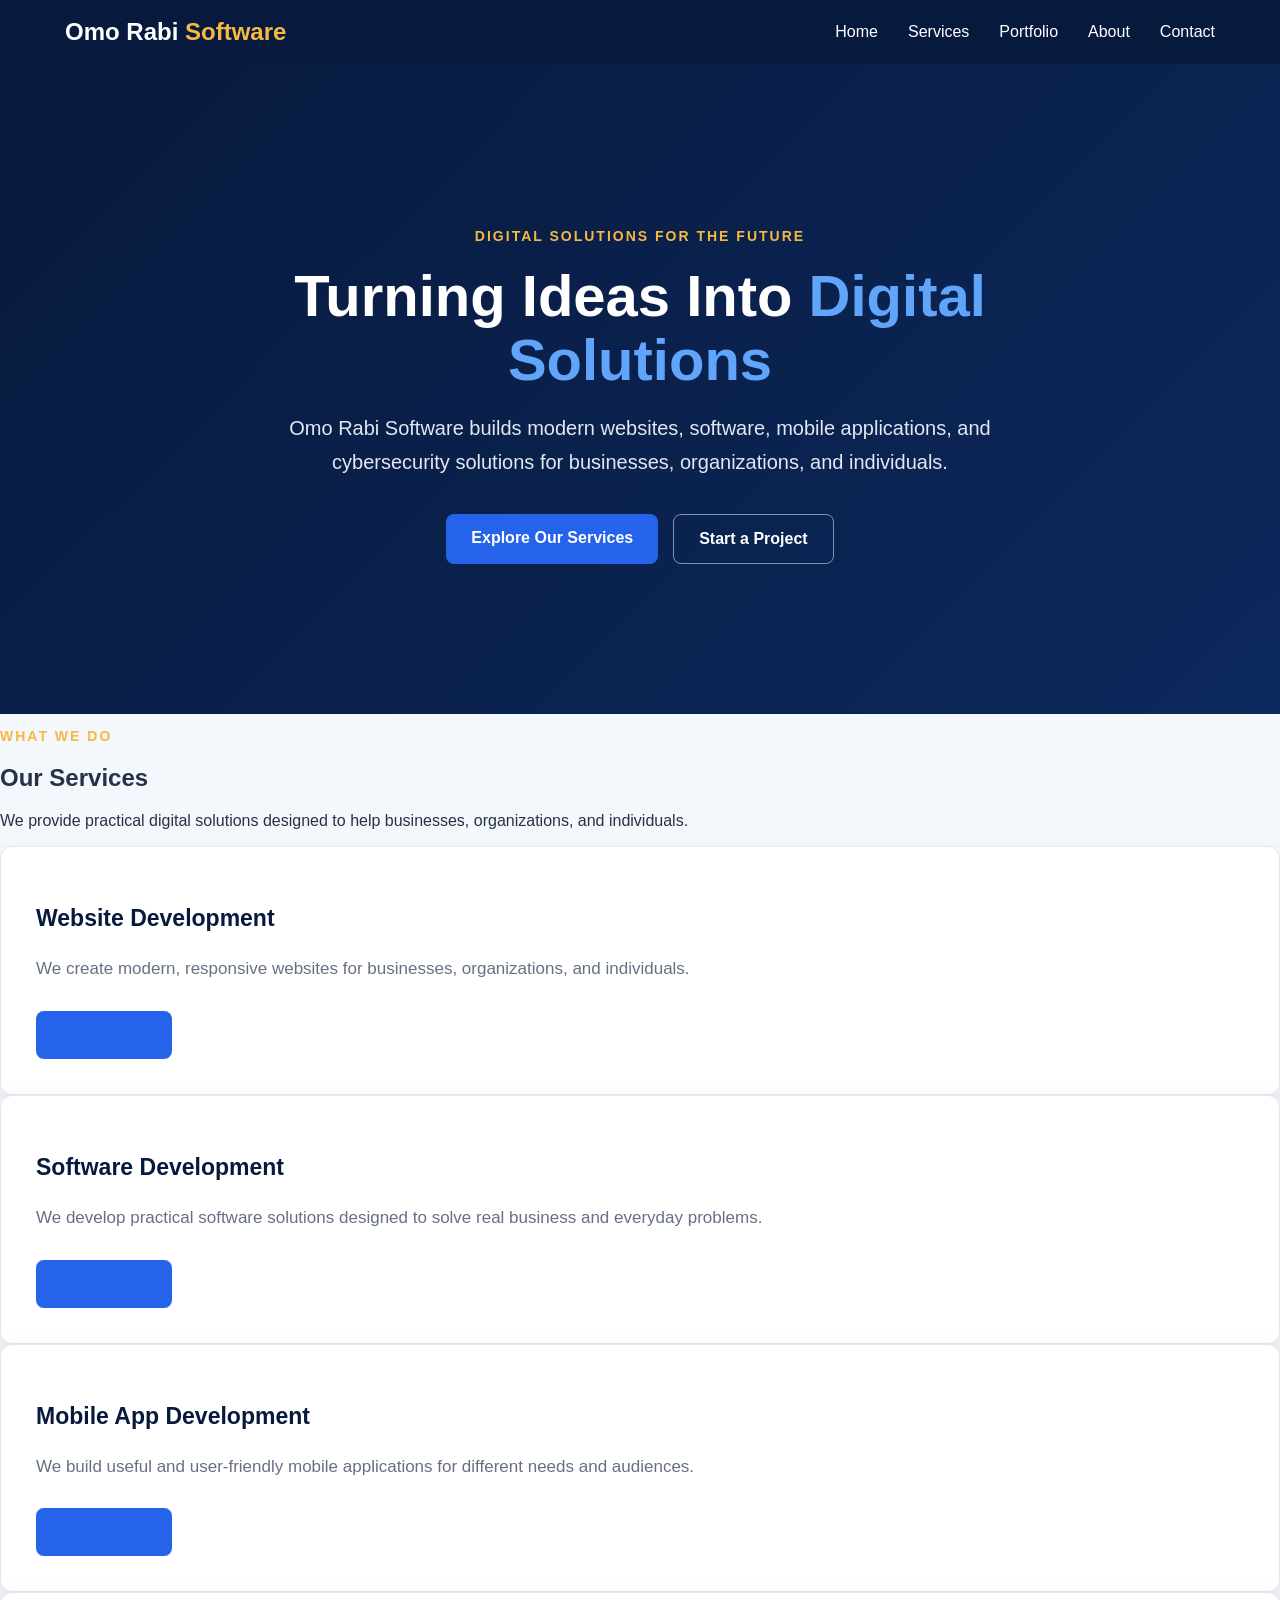
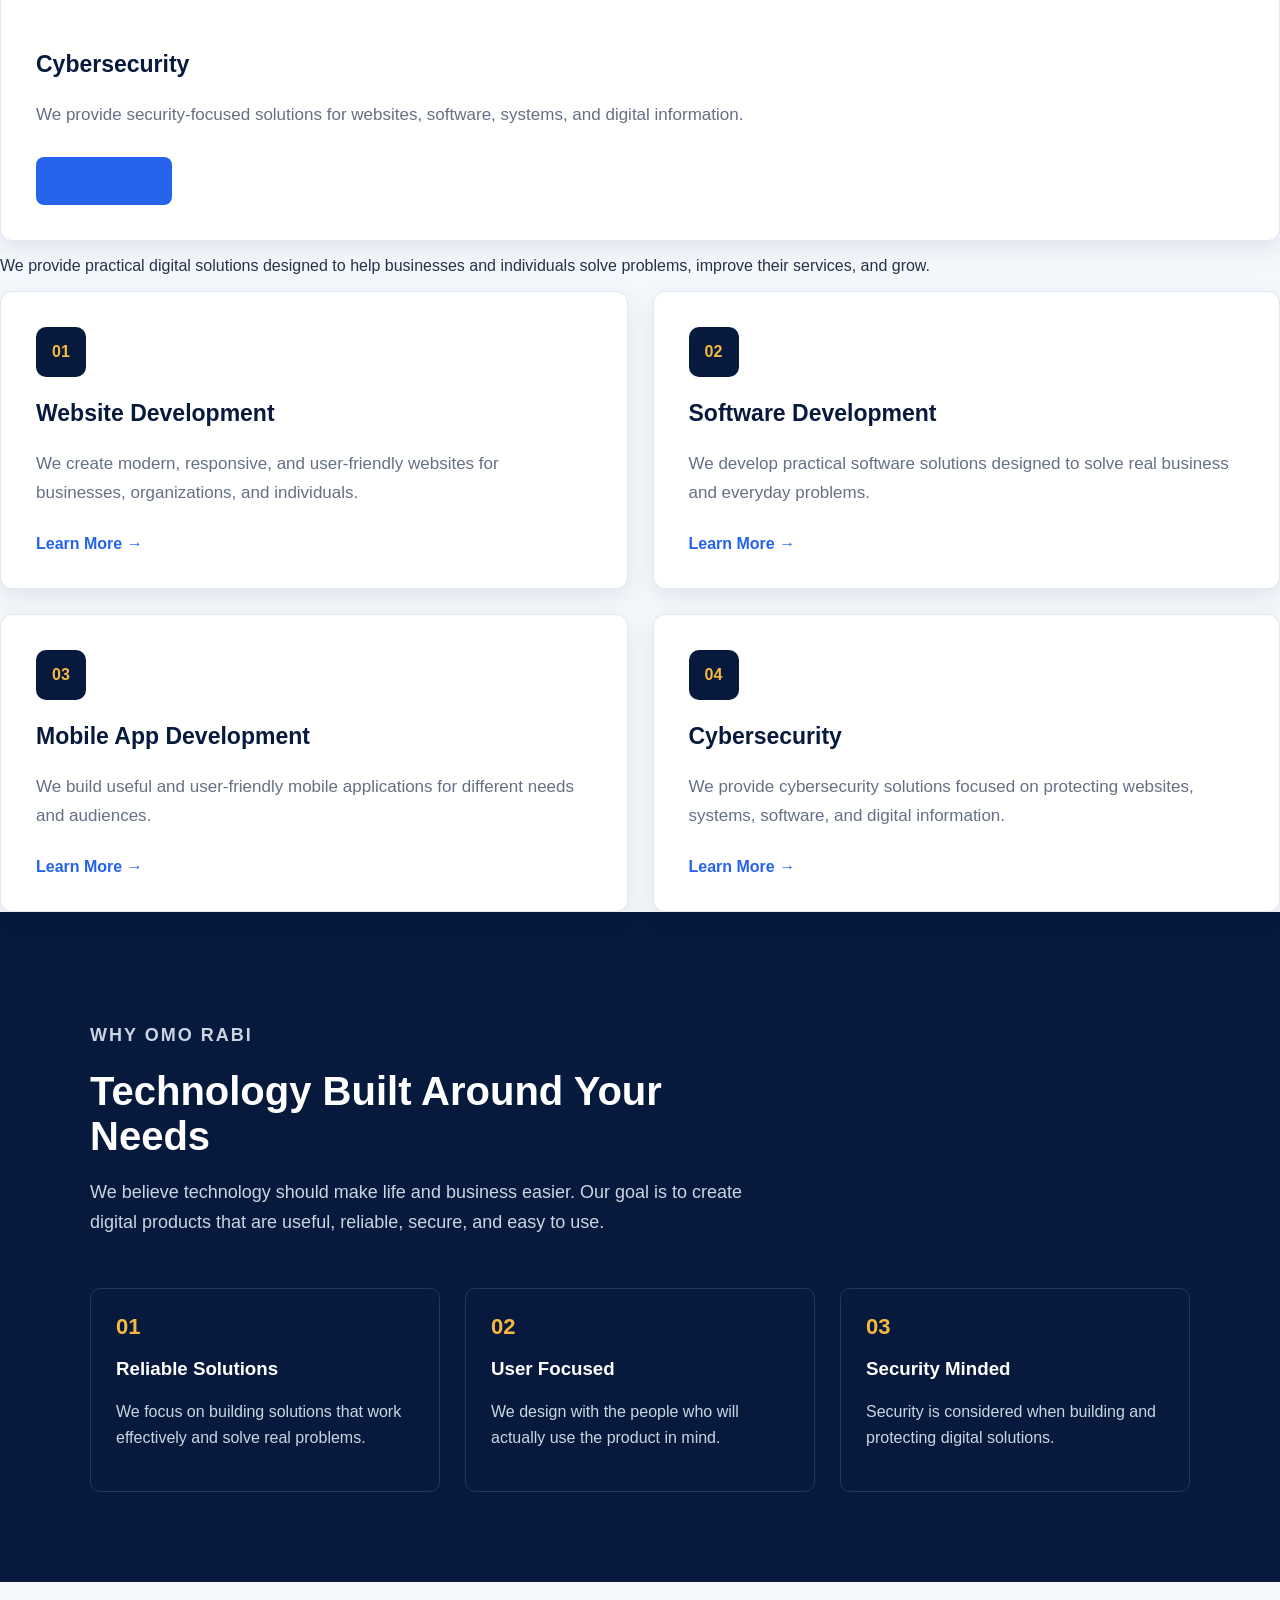
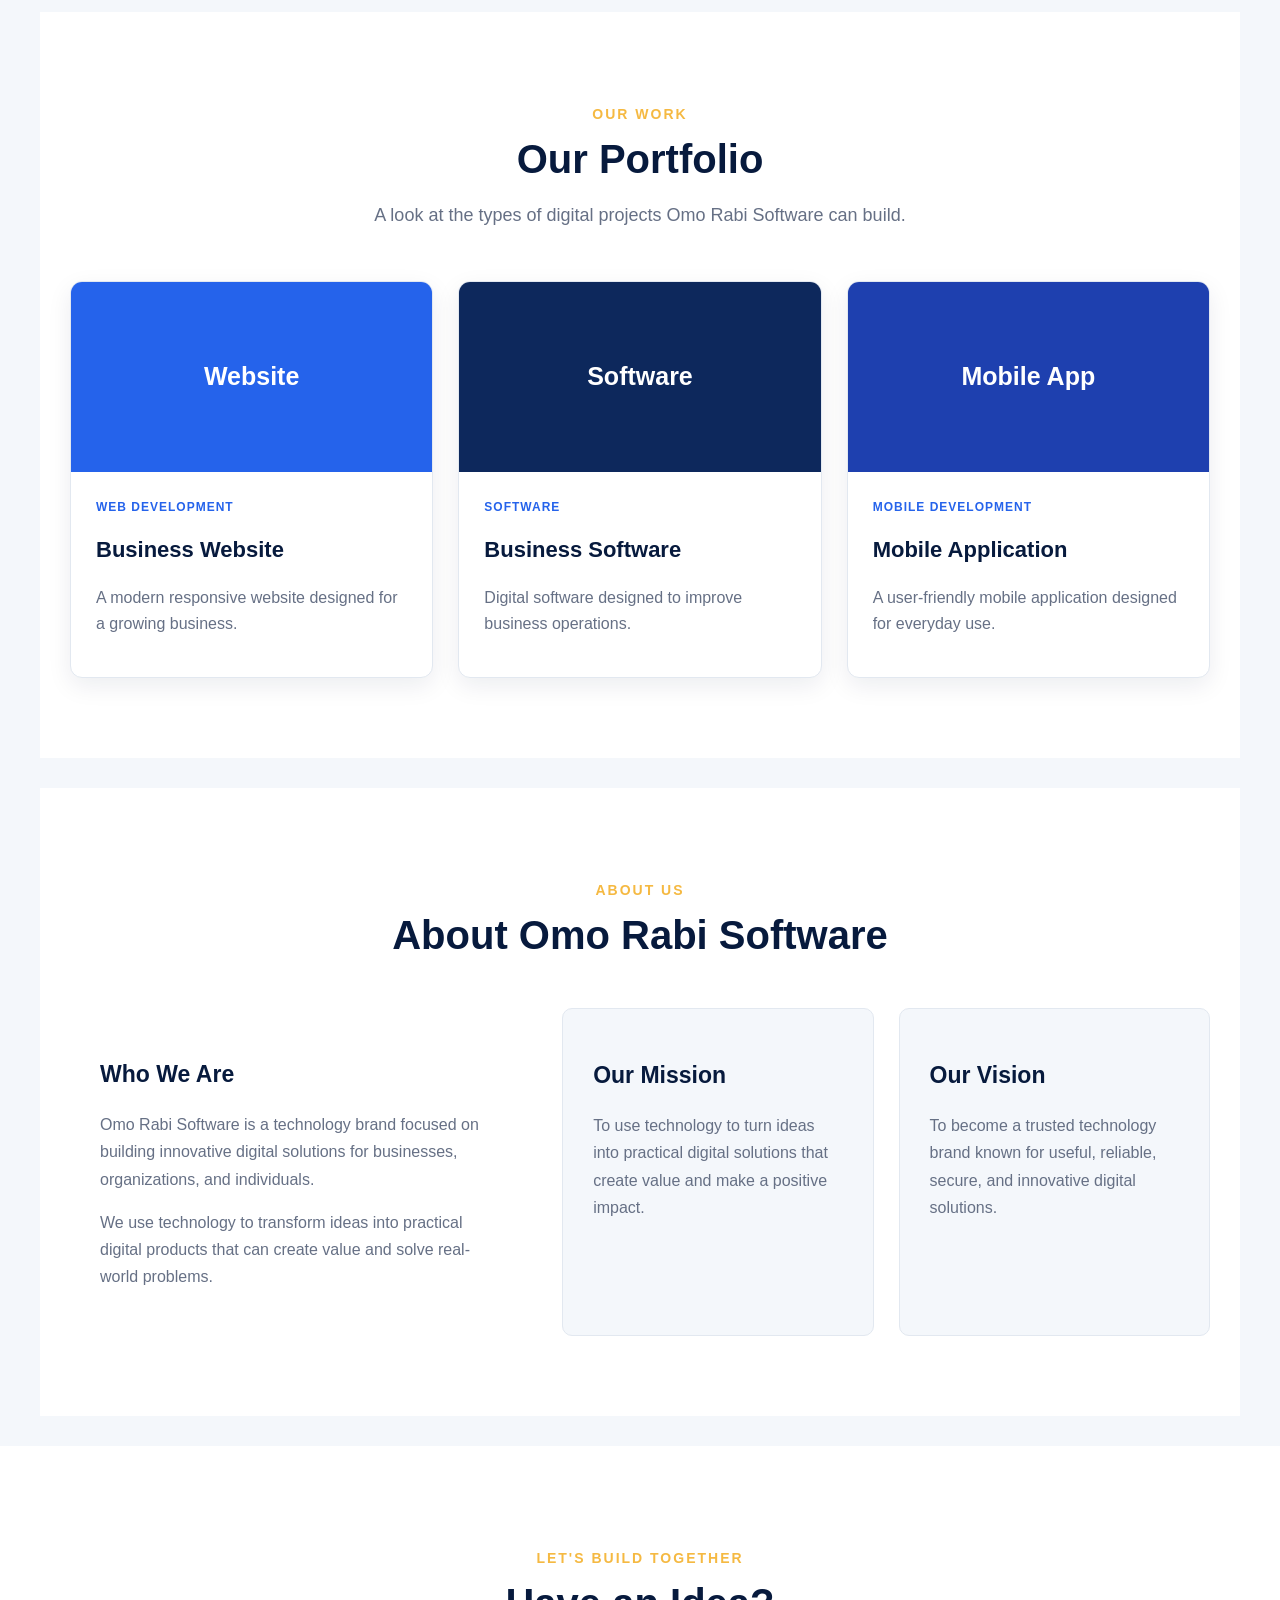
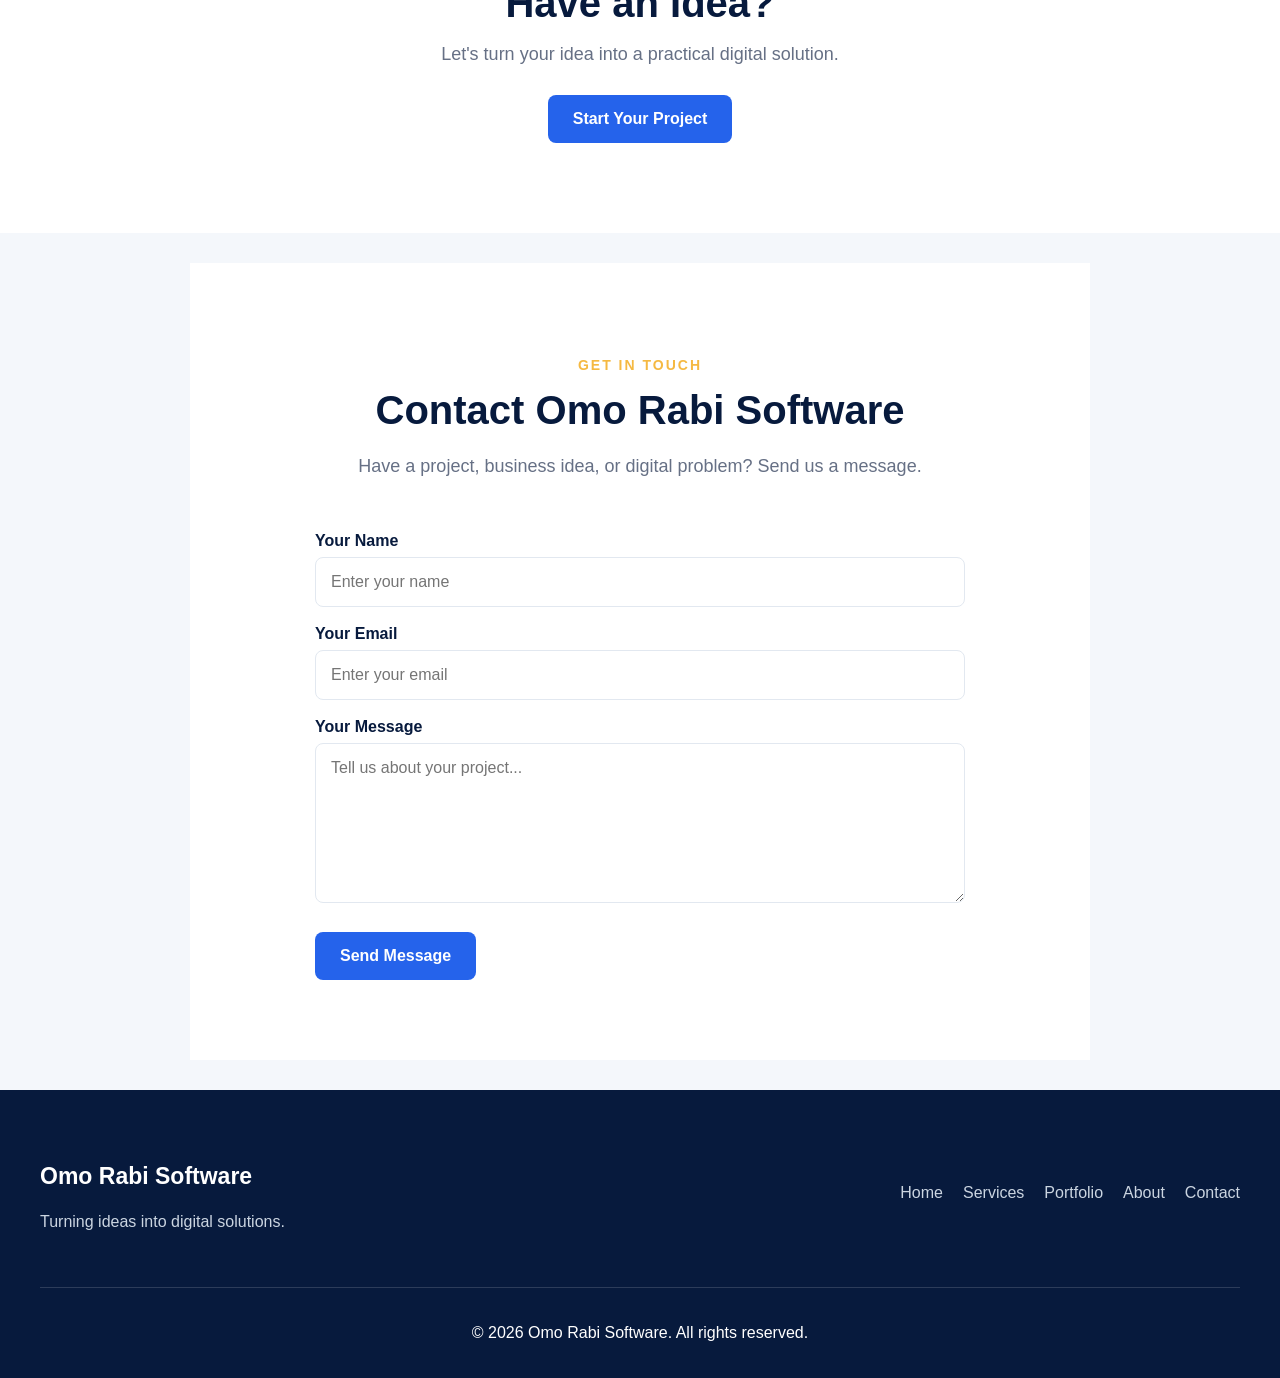
==== index.html @ 6fd68d80 "Add files via upload" ====
<!DOCTYPE html>
<html lang="en">

<head>
    <meta charset="UTF-8">
    <meta name="viewport" content="width=device-width, initial-scale=1.0">

    <meta name="description"
        content="Omo Rabi Software provides modern website development, software development, mobile app development, and cybersecurity solutions.">

    <meta name="keywords"
        content="Omo Rabi Software, website development, software development, mobile apps, cybersecurity, Nigeria">

    <meta name="author" content="Omo Rabi Software">

    <title>Omo Rabi Software | Digital Solutions</title>

    <link rel="stylesheet" href="./style.css">
</head>

<body>

    <!-- =========================
         NAVIGATION
    ========================== -->

    <header class="site-header">

    <nav class="navbar">

        <a href="#home" class="logo">
            Omo Rabi <span>Software</span>
        </a>

        <button class="menu-toggle" id="menuToggle" aria-label="Open navigation">
            ☰
        </button>

        <div class="nav-links" id="navLinks">

            <a href="#home">Home</a>
            <a href="#services">Services</a>
            <a href="#portfolio">Portfolio</a>
            <a href="#about">About</a>
            <a href="#contact">Contact</a>

        </div>

    </nav>

    </header>

        </>

    </>


    <main>

        <!-- =========================
             HERO
        ========================== -->

        <section id="home" class="hero">

            <div class="hero-content">

                <p class="hero-label">
                    DIGITAL SOLUTIONS FOR THE FUTURE
                </p>

                <h1>
                    Turning Ideas Into
                    <span>Digital Solutions</span>
                </h1>

                <p class="hero-text">
                    Omo Rabi Software builds modern websites, software,
                    mobile applications, and cybersecurity solutions
                    for businesses, organizations, and individuals.
                </p>

                <div class="hero-buttons">

                    <a href="#services" class="btn btn-primary">
                        Explore Our Services
                    </a>

                    <a href="#contact" class="btn btn-secondary">
                        Start a Project
                    </a>

                </div>

            </div>

        </section>


        <!-- =========================
             SERVICES
        ========================== -->

   <section id="services">

    <p class="section-label">WHAT WE DO</p>

    <h2>Our Services</h2>

    <p>
        We provide practical digital solutions designed
        to help businesses, organizations, and individuals.
    </p>


    <div class="services">


        <!-- WEBSITE DEVELOPMENT -->

        <div class="service-card">

            <h3>Website Development</h3>

            <p>
                We create modern, responsive websites
                for businesses, organizations, and individuals.
            </p>

            <a href="./services-website.html"
               class="btn btn-primary">
                Learn More
            </a>

        </div>


        <!-- SOFTWARE DEVELOPMENT -->

        <div class="service-card">

            <h3>Software Development</h3>

            <p>
                We develop practical software solutions
                designed to solve real business and everyday problems.
            </p>

            <a href="./services-software.html"
               class="btn btn-primary">
                Learn More
            </a>

        </div>


        <!-- MOBILE APP DEVELOPMENT -->

        <div class="service-card">

            <h3>Mobile App Development</h3>

            <p>
                We build useful and user-friendly mobile
                applications for different needs and audiences.
            </p>

            <a href="./services-mobile.html"
               class="btn btn-primary">
                Learn More
            </a>

        </div>


        <!-- CYBERSECURITY -->

        <div class="service-card">

            <h3>Cybersecurity</h3>

            <p>
                We provide security-focused solutions
                for websites, software, systems, and digital information.
            </p>

            <a href="./services-cybersecurity.html"
               class="btn btn-primary">
                Learn More
            </a>

        </div>


    </div>

   </section>     

          

            

              

                <p>
                    We provide practical digital solutions designed
                    to help businesses and individuals solve problems,
                    improve their services, and grow.
                </p>

            </>


            <div class="services-grid">

                <article class="service-card">

                    <div class="service-icon">01</div>

                    <h3>Website Development</h3>

                    <p>
                        We create modern, responsive, and user-friendly
                        websites for businesses, organizations, and
                        individuals.
                    </p>

                    <a href="#contact">Learn More →</a>

                </article>


                <article class="service-card">

                    <div class="service-icon">02</div>

                    <h3>Software Development</h3>

                    <p>
                        We develop practical software solutions designed
                        to solve real business and everyday problems.
                    </p>

                    <a href="#contact">Learn More →</a>

                </article>


                <article class="service-card">

                    <div class="service-icon">03</div>

                    <h3>Mobile App Development</h3>

                    <p>
                        We build useful and user-friendly mobile
                        applications for different needs and audiences.
                    </p>

                    <a href="#contact">Learn More →</a>

                </article>


                <article class="service-card">

                    <div class="service-icon">04</div>

                    <h3>Cybersecurity</h3>

                    <p>
                        We provide cybersecurity solutions focused on
                        protecting websites, systems, software, and
                        digital information.
                    </p>

                    <a href="#contact">Learn More →</a>

                </article>

            </div>

        </>


        <!-- =========================
             WHY CHOOSE US
        ========================== -->

        <section class="why-us">

            <div class="why-content">

                <p class="section-label">WHY OMO RABI</p>

                <h2>Technology Built Around Your Needs</h2>

                <p>
                    We believe technology should make life and business
                    easier. Our goal is to create digital products that
                    are useful, reliable, secure, and easy to use.
                </p>

                <div class="features">

                    <div>
                        <strong>01</strong>
                        <h3>Reliable Solutions</h3>
                        <p>
                            We focus on building solutions that work
                            effectively and solve real problems.
                        </p>
                    </div>

                    <div>
                        <strong>02</strong>
                        <h3>User Focused</h3>
                        <p>
                            We design with the people who will actually
                            use the product in mind.
                        </p>
                    </div>

                    <div>
                        <strong>03</strong>
                        <h3>Security Minded</h3>
                        <p>
                            Security is considered when building and
                            protecting digital solutions.
                        </p>
                    </div>

                </div>

            </div>

        </section>


        <!-- =========================
             PORTFOLIO
        ========================== -->

        <section id="portfolio" class="section">

            <div class="section-heading">

                <p class="section-label">OUR WORK</p>

                <h2>Our Portfolio</h2>

                <p>
                    A look at the types of digital projects
                    Omo Rabi Software can build.
                </p>

            </div>


            <div class="portfolio-grid">

                <article class="portfolio-card">

                    <div class="portfolio-image website-project">
                        Website
                    </div>

                    <div class="portfolio-content">

                        <span>WEB DEVELOPMENT</span>

                        <h3>Business Website</h3>

                        <p>
                            A modern responsive website designed
                            for a growing business.
                        </p>

                    </div>

                </article>


                <article class="portfolio-card">

                    <div class="portfolio-image software-project">
                        Software
                    </div>

                    <div class="portfolio-content">

                        <span>SOFTWARE</span>

                        <h3>Business Software</h3>

                        <p>
                            Digital software designed to improve
                            business operations.
                        </p>

                    </div>

                </article>


                <article class="portfolio-card">

                    <div class="portfolio-image mobile-project">
                        Mobile App
                    </div>

                    <div class="portfolio-content">

                        <span>MOBILE DEVELOPMENT</span>

                        <h3>Mobile Application</h3>

                        <p>
                            A user-friendly mobile application
                            designed for everyday use.
                        </p>

                    </div>

                </article>

            </div>

        </section>


        <!-- =========================
             ABOUT
        ========================== -->

        <section id="about" class="section about-section">

            <div class="section-heading">

                <p class="section-label">ABOUT US</p>

                <h2>About Omo Rabi Software</h2>

            </div>


            <div class="about-content">

                <div>

                    <h3>Who We Are</h3>

                    <p>
                        Omo Rabi Software is a technology brand focused
                        on building innovative digital solutions for
                        businesses, organizations, and individuals.
                    </p>

                    <p>
                        We use technology to transform ideas into
                        practical digital products that can create
                        value and solve real-world problems.
                    </p>

                </div>


                <div class="about-box">

                    <h3>Our Mission</h3>

                    <p>
                        To use technology to turn ideas into practical
                        digital solutions that create value and make
                        a positive impact.
                    </p>

                </div>


                <div class="about-box">

                    <h3>Our Vision</h3>

                    <p>
                        To become a trusted technology brand known for
                        useful, reliable, secure, and innovative digital
                        solutions.
                    </p>

                </div>

            </div>

        </section>


        <!-- =========================
             CALL TO ACTION
        ========================== -->

        <section class="cta">

            <p class="section-label">LET'S BUILD TOGETHER</p>

            <h2>Have an Idea?</h2>

            <p>
                Let's turn your idea into a practical digital solution.
            </p>

            <a href="#contact" class="btn btn-primary">
                Start Your Project
            </a>

        </section>


        <!-- =========================
             CONTACT
        ========================== -->

        <section id="contact" class="section contact-section">

            <div class="section-heading">

                <p class="section-label">GET IN TOUCH</p>

                <h2>Contact Omo Rabi Software</h2>

                <p>
                    Have a project, business idea, or digital problem?
                    Send us a message.
                </p>

            </div>


            <form class="contact-form">

                <label for="name">Your Name</label>

                <input
                    type="text"
                    id="name"
                    name="name"
                    placeholder="Enter your name"
                    required
                >


                <label for="email">Your Email</label>

                <input
                    type="email"
                    id="email"
                    name="email"
                    placeholder="Enter your email"
                    required
                >


                <label for="message">Your Message</label>

                <textarea
                    id="message"
                    name="message"
                    placeholder="Tell us about your project..."
                    required
                ></textarea>


                <button type="submit" class="btn btn-primary">
                    Send Message
                </button>

            </form>

        </section>

    </main>


    <!-- =========================
         FOOTER
    ========================== -->

    <footer>

        <div class="footer-content">

            <div>

                <h3>Omo Rabi Software</h3>

                <p>
                    Turning ideas into digital solutions.
                </p>

            </div>


            <div class="footer-links">

                <a href="#home">Home</a>
                <a href="#services">Services</a>
                <a href="#portfolio">Portfolio</a>
                <a href="#about">About</a>
                <a href="#contact">Contact</a>

            </div>

        </div>


        <div class="footer-bottom">

            <p>
                &copy; 2026 Omo Rabi Software.
                All rights reserved.
            </p>

        </div>

    </footer>
<script src="./script.js"></script>
</body>

</html>
---- style.css ----
/* =========================
   ROOT / COLORS
========================= */

:root {
    --navy: #071A3D;
    --navy-light: #0D285C;
    --blue: #2563EB;
    --blue-light: #60A5FA;
    --gold: #F5B942;
    --white: #FFFFFF;
    --light: #F4F7FB;
    --text: #263248;
    --muted: #667085;
    --border: #E2E8F0;
}


/* =========================
   GENERAL
========================= */

html {
    scroll-behavior: smooth;
}

* {
    box-sizing: border-box;
}

body {
    margin: 0;
    font-family: Arial, sans-serif;
    background-color: var(--light);
    color: var(--text);
}

a {
    text-decoration: none;
}

section {
    scroll-margin-top: 90px;
}


/* =========================
   NAVIGATION
========================= */

.site-header {
    background-color: var(--navy);
    position: sticky;
    top: 0;
    z-index: 1000;
}

.navbar {
    max-width: 1200px;
    margin: auto;
    padding: 18px 25px;

    display: flex;
    justify-content: space-between;
    align-items: center;

    gap: 25px;
}

.logo {
    color: var(--white);
    font-size: 24px;
    font-weight: bold;
    white-space: nowrap;
}

.logo span {
    color: var(--gold);
}

.nav-links {
    display: flex;
    align-items: center;
    justify-content: center;
    gap: 30px;
}

.nav-links a {
    color: var(--white);
      font-size: 16px;
    transition: 0.3s;
}

.nav-links a:hover {
    color: var(--gold);
}


/* =========================
   HERO
========================= */

.hero {
    min-height: 650px;

    display: flex;
    align-items: center;
    justify-content: center;

    text-align: center;

    padding: 100px 20px;

    background:
        linear-gradient(
            135deg,
            var(--navy),
            var(--navy-light)
        );

    color: var(--white);
}

.hero-content {
    max-width: 900px;
}

.hero-label,
.section-label {
    color: var(--gold);
    font-size: 14px;
    font-weight: bold;
    letter-spacing: 2px;
}

.hero h1 {
    font-size: 58px;
    line-height: 1.1;
    margin: 20px 0;
}

.hero h1 span {
    color: var(--blue-light);
}

.hero-text {
    max-width: 750px;
    margin: 0 auto 35px;

    font-size: 20px;
    line-height: 1.7;

    color: #E2E8F0;
}

.hero-buttons {
    display: flex;
    justify-content: center;
    gap: 15px;
    flex-wrap: wrap;
}


/* =========================
   BUTTONS
========================= */

.btn {
    display: inline-block;

    padding: 15px 25px;

    border-radius: 8px;

    font-size: 16px;
    font-weight: bold;

    transition: 0.3s;

    border: none;
    cursor: pointer;
}

.btn-primary {
    background-color: var(--blue);
    color: var(--white);
}

.btn-primary:hover {
    background-color: #1D4ED8;
    transform: translateY(-2px);
}

.btn-secondary {
    background-color: transparent;
    color: var(--white);

    border: 1px solid rgba(255, 255, 255, 0.5);
}

.btn-secondary:hover {
    background-color: var(--white);
    color: var(--navy);
}


/* =========================
   GENERAL SECTIONS
========================= */

.section {
    max-width: 1200px;
    margin: 30px auto;
    padding: 80px 30px;
    background-color: var(--white);
}

.section-heading {
    max-width: 750px;
    margin: 0 auto 50px;
    text-align: center;
}

.section-heading h2,
.why-content h2,
.cta h2 {
    color: var(--navy);
    font-size: 40px;
    margin: 15px 0;
}

.section-heading > p:last-child {
    color: var(--muted);
    font-size: 18px;
    line-height: 1.7;
}


/* =========================
   SERVICES
========================= */

.services-grid {
    display: grid;

    grid-template-columns: repeat(2, 1fr);

    gap: 25px;
}

.service-card {
    padding: 35px;

    background-color: var(--white);

    border: 1px solid var(--border);

    border-radius: 12px;

    box-shadow: 0 8px 25px rgba(7, 26, 61, 0.08);

    transition: 0.3s;
}

.service-card:hover {
    transform: translateY(-6px);

    box-shadow: 0 15px 35px rgba(7, 26, 61, 0.14);

    border-color: var(--blue-light);
}

.service-icon {
    width: 50px;
    height: 50px;

    display: flex;
    align-items: center;
    justify-content: center;

    background-color: var(--navy);
    color: var(--gold);

    border-radius: 10px;

    font-weight: bold;

    margin-bottom: 20px;
}

.service-card h3 {
    color: var(--navy);
    font-size: 23px;
}

.service-card p {
    color: var(--muted);
    font-size: 17px;
    line-height: 1.7;
}

.service-card a {
    display: inline-block;

    margin-top: 10px;

    color: var(--blue);
    font-weight: bold;
}


/* =========================
   WHY US
========================= */

.why-us {
    background-color: var(--navy);

    color: var(--white);

    padding: 90px 25px;
}

.why-content {
    max-width: 1100px;
    margin: auto;
}

.why-content h2 {
    color: var(--white);
    max-width: 650px;
}

.why-content > p {
    max-width: 700px;

    color: #CBD5E1;

    font-size: 18px;
    line-height: 1.7;
}

.features {
    display: grid;

    grid-template-columns: repeat(3, 1fr);

    gap: 25px;

    margin-top: 50px;
}

.features div {
    padding: 25px;

    border: 1px solid rgba(255, 255, 255, 0.12);

    border-radius: 10px;
}

.features strong {
    color: var(--gold);
    font-size: 22px;
}

.features h3 {
    color: var(--white);
}

.features p {
    color: #CBD5E1;
    line-height: 1.6;
}


/* =========================
   PORTFOLIO
========================= */

.portfolio-grid {
    display: grid;

    grid-template-columns: repeat(3, 1fr);

    gap: 25px;
}

.portfolio-card {
    overflow: hidden;

    background-color: var(--white);

    border: 1px solid var(--border);

    border-radius: 12px;

    box-shadow: 0 8px 25px rgba(7, 26, 61, 0.08);
}

.portfolio-image {
    height: 190px;

    display: flex;
    align-items: center;
    justify-content: center;

    font-size: 25px;
    font-weight: bold;

    color: var(--white);
}

.website-project {
    background-color: var(--blue);
}

.software-project {
    background-color: var(--navy-light);
}

.mobile-project {
    background-color: #1E40AF;
}

.portfolio-content {
    padding: 25px;
}

.portfolio-content span {
    color: var(--blue);

    font-size: 12px;
    font-weight: bold;

    letter-spacing: 1px;
}

.portfolio-content h3 {
    color: var(--navy);
    font-size: 22px;
}

.portfolio-content p {
    color: var(--muted);
    line-height: 1.6;
}


/* =========================
   ABOUT
========================= */

.about-content {
    display: grid;

    grid-template-columns: 1.5fr 1fr 1fr;

    gap: 25px;
}

.about-content > div {
    padding: 30px;
}

.about-content h3 {
    color: var(--navy);
    font-size: 23px;
}

.about-content p {
    color: var(--muted);
    line-height: 1.7;
}

.about-box {
    background-color: var(--light);

    border-radius: 10px;

    border: 1px solid var(--border);
}


/* =========================
   CALL TO ACTION
========================= */

.cta {
    text-align: center;

    background-color: var(--white);

    padding: 90px 20px;
}

.cta p:not(.section-label) {
    color: var(--muted);

    font-size: 18px;

    margin-bottom: 30px;
}


/* =========================
   CONTACT
========================= */

.contact-section {
    max-width: 900px;
}

.contact-form {
    max-width: 650px;
    margin: auto;
}

.contact-form label {
    display: block;

    margin: 18px 0 7px;

    color: var(--navy);

    font-weight: bold;
}

.contact-form input,
.contact-form textarea {
    width: 100%;

    padding: 15px;

    border: 1px solid var(--border);

    border-radius: 8px;

    font-family: inherit;
    font-size: 16px;

    outline: none;
}

.contact-form input:focus,
.contact-form textarea:focus {
    border-color: var(--blue);
}

.contact-form textarea {
    min-height: 160px;

    resize: vertical;
}

.contact-form button {
    margin-top: 25px;
}


/* =========================
   FOOTER
========================= */

footer {
    background-color: var(--navy);

    color: var(--white);

    padding: 50px 25px 20px;
}

.footer-content {
    max-width: 1200px;

    margin: auto;

    display: flex;

    justify-content: space-between;

    gap: 40px;
}

.footer-content h3 {
    font-size: 23px;
}

.footer-content p {
    color: #CBD5E1;
}

.footer-links {
    display: flex;

    flex-wrap: wrap;

    gap: 20px;

    align-items: center;
}

.footer-links a {
    color: #CBD5E1;
}

.footer-links a:hover {
    color: var(--gold);
}

.footer-bottom {
    max-width: 1200px;

    margin: 40px auto 0;

    padding-top: 20px;

    border-top: 1px solid rgba(255, 255, 255, 0.15);

    text-align: center;
}


/* =========================
   TABLET
========================= */

@media (max-width: 900px) {

    .navbar {
        flex-direction: column;
    }

    .services-grid {
        grid-template-columns: 1fr 1fr;
    }

    .portfolio-grid {
        grid-template-columns: 1fr 1fr;
    }

    .about-content {
        grid-template-columns: 1fr 1fr;
    }

    .about-content > div:first-child {
        grid-column: 1 / -1;
    }

    .features {
        grid-template-columns: 1fr 1fr;
    }

}


/* =========================
   PHONE
========================= */

@media (max-width: 767px) {

    .navbar {
        padding: 16px 12px;
        gap: 15px;
    }

    .logo {
        font-size: 21px;
    }

    .nav-links {
        width: 100%;
        gap: 12px 18px;
        flex-wrap: wrap;
    }

    .nav-links a {
        font-size: 15px;
    }


    .hero {
        min-height: 600px;
        padding: 80px 18px;
    }

    .hero h1 {
        font-size: 40px;
    }

    .hero-text {
        font-size: 17px;
    }

    .hero-buttons {
        flex-direction: column;
        align-items: stretch;
    }

    .hero-buttons .btn {
        width: 100%;
    }


    .section {
        margin: 20px 10px;
        padding: 60px 18px;
    }

    .section-heading h2,
    .why-content h2,
    .cta h2 {
        font-size: 32px;
    }


    .services-grid {
        grid-template-columns: 1fr;
    }


    .portfolio-grid {
        grid-template-columns: 1fr;
    }


    .features {
        grid-template-columns: 1fr;
    }


    .about-content {
        grid-template-columns: 1fr;
    }

    .about-content > div:first-child {
        grid-column: auto;
    }


    .footer-content {
        flex-direction: column;
    }

    .footer-links {
        flex-direction: column;
        align-items: flex-start;
    }

} 
/* =========================
   MOBILE MENU
========================= */

.menu-toggle {
    display: none;

    background: transparent;
    color: white;

    border: none;

    font-size: 30px;
    cursor: pointer;

    padding: 5px;
}

@media (max-width: 767px) {

    .navbar {
        position: relative;
    }

    .menu-toggle {
        display: block;
    }

    .nav-links {
        display: none;

        width: 100%;

        flex-direction: column;

        gap: 20px;

        padding: 20px 0;
    }

    .nav-links.active {
        display: flex;
    }

} 
/* =========================
   SERVICE PAGES
========================= */

.service-page-hero {
    background-color: var(--navy);
    color: var(--white);
    text-align: center;
    padding: 100px 25px;
}

.service-page-hero h1 {
    font-size: 52px;
    margin: 20px 0;
}

.service-page-hero > p:last-child {
    max-width: 750px;
    margin: auto;
    color: #CBD5E1;
    font-size: 19px;
    line-height: 1.7;
}

.service-details {
    display: grid;
    grid-template-columns: repeat(2, 1fr);
    gap: 25px;
}

.service-details > div {
    padding: 30px;
    background-color: var(--light);
    border: 1px solid var(--border);
    border-radius: 10px;
}

.service-details h3 {
    color: var(--navy);
}

.service-details p {
    color: var(--muted);
    line-height: 1.7;
}

@media (max-width: 767px) {

    .service-page-hero {
        padding: 75px 20px;
    }

    .service-page-hero h1 {
        font-size: 38px;
    }

    .service-details {
        grid-template-columns: 1fr;
    }

}
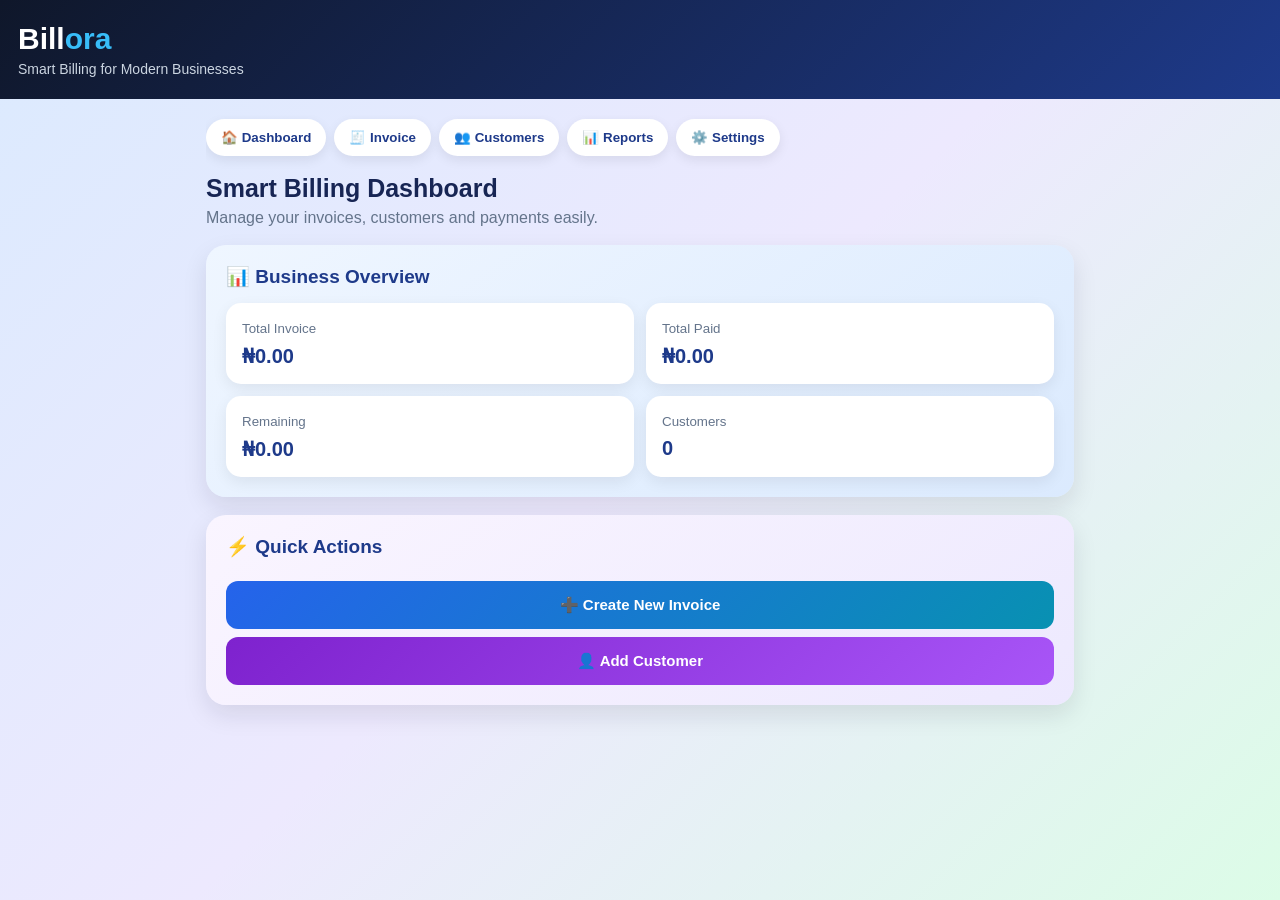
==== commit c77c1905: "Add files via upload" ====
--- a/index.html
+++ b/index.html
@@ -1,629 +1,231 @@
 <!DOCTYPE html>
 <html lang="en">
-
 <head>
     <meta charset="UTF-8">
     <meta name="viewport" content="width=device-width, initial-scale=1.0">
-
-    <meta name="description"
-        content="Omo Rabi Software provides modern website development, software development, mobile app development, and cybersecurity solutions.">
-
-    <meta name="keywords"
-        content="Omo Rabi Software, website development, software development, mobile apps, cybersecurity, Nigeria">
-
-    <meta name="author" content="Omo Rabi Software">
-
-    <title>Omo Rabi Software | Digital Solutions</title>
-
-    <link rel="stylesheet" href="./style.css">
+    <title>Billora - Smart Billing</title>
+    <link rel="stylesheet" href="style.css">
 </head>
-
 <body>
 
-    <!-- =========================
-         NAVIGATION
-    ========================== -->
-
-    <header class="site-header">
-
-    <nav class="navbar">
-
-        <a href="#home" class="logo">
-            Omo Rabi <span>Software</span>
-        </a>
-
-        <button class="menu-toggle" id="menuToggle" aria-label="Open navigation">
-            ☰
-        </button>
-
-        <div class="nav-links" id="navLinks">
-
-            <a href="#home">Home</a>
-            <a href="#services">Services</a>
-            <a href="#portfolio">Portfolio</a>
-            <a href="#about">About</a>
-            <a href="#contact">Contact</a>
-
-        </div>
-
+<header class="header">
+    <div class="logo">Bill<span>ora</span></div>
+    <div class="tagline">Smart Billing for Modern Businesses</div>
+</header>
+
+<div class="container">
+
+    <nav class="menu">
+        <button data-page="0">🏠 Dashboard</button>
+        <button data-page="1">🧾 Invoice</button>
+        <button data-page="2">👥 Customers</button>
+        <button data-page="3">📊 Reports</button>
+        <button data-page="4">⚙️ Settings</button>
     </nav>
 
-    </header>
-
-        </>
-
-    </>
-
-
     <main>
-
-        <!-- =========================
-             HERO
-        ========================== -->
-
-        <section id="home" class="hero">
-
-            <div class="hero-content">
-
-                <p class="hero-label">
-                    DIGITAL SOLUTIONS FOR THE FUTURE
-                </p>
-
-                <h1>
-                    Turning Ideas Into
-                    <span>Digital Solutions</span>
-                </h1>
-
-                <p class="hero-text">
-                    Omo Rabi Software builds modern websites, software,
-                    mobile applications, and cybersecurity solutions
-                    for businesses, organizations, and individuals.
-                </p>
-
-                <div class="hero-buttons">
-
-                    <a href="#services" class="btn btn-primary">
-                        Explore Our Services
-                    </a>
-
-                    <a href="#contact" class="btn btn-secondary">
-                        Start a Project
-                    </a>
-
-                </div>
-
-            </div>
-
-        </section>
-
-
-        <!-- =========================
-             SERVICES
-        ========================== -->
-
-   <section id="services">
-
-    <p class="section-label">WHAT WE DO</p>
-
-    <h2>Our Services</h2>
-
-    <p>
-        We provide practical digital solutions designed
-        to help businesses, organizations, and individuals.
-    </p>
-
-
-    <div class="services">
-
-
-        <!-- WEBSITE DEVELOPMENT -->
-
-        <div class="service-card">
-
-            <h3>Website Development</h3>
-
-            <p>
-                We create modern, responsive websites
-                for businesses, organizations, and individuals.
-            </p>
-
-            <a href="./services-website.html"
-               class="btn btn-primary">
-                Learn More
-            </a>
-
-        </div>
-
-
-        <!-- SOFTWARE DEVELOPMENT -->
-
-        <div class="service-card">
-
-            <h3>Software Development</h3>
-
-            <p>
-                We develop practical software solutions
-                designed to solve real business and everyday problems.
-            </p>
-
-            <a href="./services-software.html"
-               class="btn btn-primary">
-                Learn More
-            </a>
-
-        </div>
-
-
-        <!-- MOBILE APP DEVELOPMENT -->
-
-        <div class="service-card">
-
-            <h3>Mobile App Development</h3>
-
-            <p>
-                We build useful and user-friendly mobile
-                applications for different needs and audiences.
-            </p>
-
-            <a href="./services-mobile.html"
-               class="btn btn-primary">
-                Learn More
-            </a>
-
-        </div>
-
-
-        <!-- CYBERSECURITY -->
-
-        <div class="service-card">
-
-            <h3>Cybersecurity</h3>
-
-            <p>
-                We provide security-focused solutions
-                for websites, software, systems, and digital information.
-            </p>
-
-            <a href="./services-cybersecurity.html"
-               class="btn btn-primary">
-                Learn More
-            </a>
-
-        </div>
-
-
-    </div>
-
-   </section>     
-
-          
-
-            
-
-              
-
-                <p>
-                    We provide practical digital solutions designed
-                    to help businesses and individuals solve problems,
-                    improve their services, and grow.
-                </p>
-
-            </>
-
-
-            <div class="services-grid">
-
-                <article class="service-card">
-
-                    <div class="service-icon">01</div>
-
-                    <h3>Website Development</h3>
-
-                    <p>
-                        We create modern, responsive, and user-friendly
-                        websites for businesses, organizations, and
-                        individuals.
-                    </p>
-
-                    <a href="#contact">Learn More →</a>
-
-                </article>
-
-
-                <article class="service-card">
-
-                    <div class="service-icon">02</div>
-
-                    <h3>Software Development</h3>
-
-                    <p>
-                        We develop practical software solutions designed
-                        to solve real business and everyday problems.
-                    </p>
-
-                    <a href="#contact">Learn More →</a>
-
-                </article>
-
-
-                <article class="service-card">
-
-                    <div class="service-icon">03</div>
-
-                    <h3>Mobile App Development</h3>
-
-                    <p>
-                        We build useful and user-friendly mobile
-                        applications for different needs and audiences.
-                    </p>
-
-                    <a href="#contact">Learn More →</a>
-
-                </article>
-
-
-                <article class="service-card">
-
-                    <div class="service-icon">04</div>
-
-                    <h3>Cybersecurity</h3>
-
-                    <p>
-                        We provide cybersecurity solutions focused on
-                        protecting websites, systems, software, and
-                        digital information.
-                    </p>
-
-                    <a href="#contact">Learn More →</a>
-
-                </article>
-
-            </div>
-
-        </>
-
-
-        <!-- =========================
-             WHY CHOOSE US
-        ========================== -->
-
-        <section class="why-us">
-
-            <div class="why-content">
-
-                <p class="section-label">WHY OMO RABI</p>
-
-                <h2>Technology Built Around Your Needs</h2>
-
-                <p>
-                    We believe technology should make life and business
-                    easier. Our goal is to create digital products that
-                    are useful, reliable, secure, and easy to use.
-                </p>
-
-                <div class="features">
-
-                    <div>
-                        <strong>01</strong>
-                        <h3>Reliable Solutions</h3>
-                        <p>
-                            We focus on building solutions that work
-                            effectively and solve real problems.
-                        </p>
+        <!-- DASHBOARD -->
+        <section class="page active">
+            <div class="page-title">
+                <h2>Smart Billing Dashboard</h2>
+                <p>Manage your invoices, customers and payments easily.</p>
+            </div>
+
+            <div class="box blue-box">
+                <div class="box-title">📊 Business Overview</div>
+                <div class="dashboard-grid">
+                    <div class="stat-card"><small>Total Invoice</small><strong id="dashInvoice">₦0.00</strong></div>
+                    <div class="stat-card"><small>Total Paid</small><strong id="dashPaid">₦0.00</strong></div>
+                    <div class="stat-card"><small>Remaining</small><strong id="dashRemaining">₦0.00</strong></div>
+                    <div class="stat-card"><small>Customers</small><strong id="dashCustomers">0</strong></div>
+                </div>
+            </div>
+
+            <div class="box purple-box">
+                <div class="box-title">⚡ Quick Actions</div>
+                <button class="btn blue-btn" id="quickInvoice">➕ Create New Invoice</button>
+                <button class="btn purple-btn" id="quickCustomer">👤 Add Customer</button>
+            </div>
+        </section>
+
+        <!-- INVOICE -->
+        <section class="page">
+            <div class="page-title">
+                <h2>🧾 Create Invoice</h2>
+                <p>Create a professional invoice for your customer.</p>
+            </div>
+
+            <div class="box purple-box">
+                <div class="box-title">👤 Customer Information</div>
+
+                <div class="form-group">
+                    <label>Customer Name</label>
+                    <input id="customerName" type="text" placeholder="Enter customer name">
+                </div>
+
+                <div class="form-group">
+                    <label>Customer Phone</label>
+                    <input id="customerPhone" type="tel" placeholder="Enter customer phone">
+                </div>
+
+                <div class="two-fields">
+                    <div class="form-group">
+                        <label>Invoice Number</label>
+                        <input id="invoiceNumber" type="text" readonly>
                     </div>
-
-                    <div>
-                        <strong>02</strong>
-                        <h3>User Focused</h3>
-                        <p>
-                            We design with the people who will actually
-                            use the product in mind.
-                        </p>
+                    <div class="form-group">
+                        <label>Invoice Date</label>
+                        <input id="invoiceDate" type="date">
                     </div>
-
-                    <div>
-                        <strong>03</strong>
-                        <h3>Security Minded</h3>
-                        <p>
-                            Security is considered when building and
-                            protecting digital solutions.
-                        </p>
-                    </div>
-
-                </div>
-
-            </div>
-
-        </section>
-
-
-        <!-- =========================
-             PORTFOLIO
-        ========================== -->
-
-        <section id="portfolio" class="section">
-
-            <div class="section-heading">
-
-                <p class="section-label">OUR WORK</p>
-
-                <h2>Our Portfolio</h2>
-
-                <p>
-                    A look at the types of digital projects
-                    Omo Rabi Software can build.
-                </p>
-
-            </div>
-
-
-            <div class="portfolio-grid">
-
-                <article class="portfolio-card">
-
-                    <div class="portfolio-image website-project">
-                        Website
-                    </div>
-
-                    <div class="portfolio-content">
-
-                        <span>WEB DEVELOPMENT</span>
-
-                        <h3>Business Website</h3>
-
-                        <p>
-                            A modern responsive website designed
-                            for a growing business.
-                        </p>
-
-                    </div>
-
-                </article>
-
-
-                <article class="portfolio-card">
-
-                    <div class="portfolio-image software-project">
-                        Software
-                    </div>
-
-                    <div class="portfolio-content">
-
-                        <span>SOFTWARE</span>
-
-                        <h3>Business Software</h3>
-
-                        <p>
-                            Digital software designed to improve
-                            business operations.
-                        </p>
-
-                    </div>
-
-                </article>
-
-
-                <article class="portfolio-card">
-
-                    <div class="portfolio-image mobile-project">
-                        Mobile App
-                    </div>
-
-                    <div class="portfolio-content">
-
-                        <span>MOBILE DEVELOPMENT</span>
-
-                        <h3>Mobile Application</h3>
-
-                        <p>
-                            A user-friendly mobile application
-                            designed for everyday use.
-                        </p>
-
-                    </div>
-
-                </article>
-
-            </div>
-
-        </section>
-
-
-        <!-- =========================
-             ABOUT
-        ========================== -->
-
-        <section id="about" class="section about-section">
-
-            <div class="section-heading">
-
-                <p class="section-label">ABOUT US</p>
-
-                <h2>About Omo Rabi Software</h2>
-
-            </div>
-
-
-            <div class="about-content">
-
-                <div>
-
-                    <h3>Who We Are</h3>
-
-                    <p>
-                        Omo Rabi Software is a technology brand focused
-                        on building innovative digital solutions for
-                        businesses, organizations, and individuals.
-                    </p>
-
-                    <p>
-                        We use technology to transform ideas into
-                        practical digital products that can create
-                        value and solve real-world problems.
-                    </p>
-
-                </div>
-
-
-                <div class="about-box">
-
-                    <h3>Our Mission</h3>
-
-                    <p>
-                        To use technology to turn ideas into practical
-                        digital solutions that create value and make
-                        a positive impact.
-                    </p>
-
-                </div>
-
-
-                <div class="about-box">
-
-                    <h3>Our Vision</h3>
-
-                    <p>
-                        To become a trusted technology brand known for
-                        useful, reliable, secure, and innovative digital
-                        solutions.
-                    </p>
-
-                </div>
-
-            </div>
-
-        </section>
-
-
-        <!-- =========================
-             CALL TO ACTION
-        ========================== -->
-
-        <section class="cta">
-
-            <p class="section-label">LET'S BUILD TOGETHER</p>
-
-            <h2>Have an Idea?</h2>
-
-            <p>
-                Let's turn your idea into a practical digital solution.
-            </p>
-
-            <a href="#contact" class="btn btn-primary">
-                Start Your Project
-            </a>
-
-        </section>
-
-
-        <!-- =========================
-             CONTACT
-        ========================== -->
-
-        <section id="contact" class="section contact-section">
-
-            <div class="section-heading">
-
-                <p class="section-label">GET IN TOUCH</p>
-
-                <h2>Contact Omo Rabi Software</h2>
-
-                <p>
-                    Have a project, business idea, or digital problem?
-                    Send us a message.
-                </p>
-
-            </div>
-
-
-            <form class="contact-form">
-
-                <label for="name">Your Name</label>
-
-                <input
-                    type="text"
-                    id="name"
-                    name="name"
-                    placeholder="Enter your name"
-                    required
-                >
-
-
-                <label for="email">Your Email</label>
-
-                <input
-                    type="email"
-                    id="email"
-                    name="email"
-                    placeholder="Enter your email"
-                    required
-                >
-
-
-                <label for="message">Your Message</label>
-
-                <textarea
-                    id="message"
-                    name="message"
-                    placeholder="Tell us about your project..."
-                    required
-                ></textarea>
-
-
-                <button type="submit" class="btn btn-primary">
-                    Send Message
+                </div>
+            </div>
+
+            <div class="box orange-box">
+                <div class="box-title">💰 Currency</div>
+                <div class="form-group">
+                    <label>Select Currency</label>
+                    <select id="currency">
+                        <option value="₦">₦ Nigerian Naira</option>
+                        <option value="$">$ US Dollar</option>
+                        <option value="£">£ British Pound</option>
+                        <option value="€">€ Euro</option>
+                        <option value="R">R South African Rand</option>
+                        <option value="₵">₵ Ghanaian Cedi</option>
+                        <option value="KSh">KSh Kenyan Shilling</option>
+                        <option value="د.إ">د.إ UAE Dirham</option>
+                    </select>
+                </div>
+            </div>
+
+            <div class="box green-box">
+                <div class="box-title">📦 Products & Services</div>
+
+                <div id="itemsContainer"></div>
+
+                <button type="button" class="btn blue-btn" id="addAnotherItem">
+                    ➕ Add Another Item
                 </button>
 
-            </form>
-
-        </section>
-
+                <div class="order-total-box">
+                    <strong>🛒 ORDER TOTAL</strong>
+                    <strong id="orderTotalAmount">₦0.00</strong>
+                </div>
+            </div>
+
+            <div class="box cyan-box">
+                <div class="box-title">💳 Payment Information</div>
+
+                <div class="form-group">
+                    <label>Discount</label>
+                    <input id="invoiceDiscount" type="number" value="0" min="0" placeholder="Enter discount">
+                </div>
+
+                <div class="form-group">
+                    <label>Amount Paid</label>
+                    <input id="invoiceAmountPaid" type="number" value="0" min="0" placeholder="Enter amount paid">
+                </div>
+
+                <div class="form-group">
+                    <label>Payment Method</label>
+                    <select id="invoicePaymentMethod">
+                        <option value="Cash">Cash</option>
+                        <option value="Bank Transfer">Bank Transfer</option>
+                        <option value="POS">POS</option>
+                        <option value="Other">Other</option>
+                    </select>
+                </div>
+            </div>
+
+            <div class="box blue-box">
+                <div class="box-title">📋 Invoice Summary</div>
+                <div class="summary">
+                    <div class="summary-row"><span>Subtotal</span><strong id="summarySubtotal">₦0.00</strong></div>
+                    <div class="summary-row"><span>Discount</span><strong id="summaryDiscount">₦0.00</strong></div>
+                    <div class="summary-row"><span>Total Invoice</span><strong id="summaryTotal" class="big-total">₦0.00</strong></div>
+                    <div class="summary-row"><span>Amount Paid</span><strong id="summaryPaid">₦0.00</strong></div>
+                    <div class="summary-row"><span>Remaining Balance</span><strong id="summaryBalance">₦0.00</strong></div>
+                    <div class="summary-row"><span>Status</span><span id="summaryStatus" class="status unpaid">Unpaid</span></div>
+                </div>
+            </div>
+
+            <div class="box dark-box">
+                <div class="box-title">💾 Invoice Actions</div>
+                <button class="btn green-btn" id="saveInvoice">💾 Save Invoice</button>
+                <button class="btn orange-btn" id="printInvoice">🖨️ Print / Save PDF</button>
+                <button class="btn blue-btn" id="newInvoice">➕ New Invoice</button>
+            </div>
+
+            <div class="box pink-box">
+                <div class="box-title">📚 Saved Invoices</div>
+                <div id="savedInvoices" class="invoice-list">
+                    <div class="empty">No saved invoices yet.</div>
+                </div>
+            </div>
+        </section>
+
+        <!-- CUSTOMERS -->
+        <section class="page">
+            <div class="page-title">
+                <h2>👥 Customers</h2>
+                <p>View customers, invoices and outstanding balances.</p>
+            </div>
+
+            <div class="box purple-box">
+                <div class="box-title">🔎 Search Customer</div>
+                <input id="customerSearch" type="text" placeholder="Search customer...">
+            </div>
+
+            <div class="box pink-box">
+                <div class="box-title">➕ Add Customer</div>
+                <div class="form-group">
+                    <label>Customer Name</label>
+                    <input id="newCustomerName" type="text" placeholder="Enter customer name">
+                </div>
+                <div class="form-group">
+                    <label>Customer Phone</label>
+                    <input id="newCustomerPhone" type="tel" placeholder="Enter customer phone">
+                </div>
+                <button class="btn purple-btn" id="saveCustomer">💾 Save Customer</button>
+            </div>
+
+            <div id="customerList"></div>
+        </section>
+
+        <!-- REPORTS -->
+        <section class="page">
+            <div class="page-title">
+                <h2>📊 Reports</h2>
+                <p>See your billing performance.</p>
+            </div>
+            <div class="box blue-box">
+                <div class="box-title">📈 Billing Summary</div>
+                <div class="dashboard-grid">
+                    <div class="stat-card"><small>Total Invoice</small><strong id="reportInvoice">₦0.00</strong></div>
+                    <div class="stat-card"><small>Total Paid</small><strong id="reportPaid">₦0.00</strong></div>
+                    <div class="stat-card"><small>Outstanding</small><strong id="reportOutstanding">₦0.00</strong></div>
+                    <div class="stat-card"><small>Invoices</small><strong id="reportCount">0</strong></div>
+                </div>
+            </div>
+        </section>
+
+        <!-- SETTINGS -->
+        <section class="page">
+            <div class="page-title">
+                <h2>⚙️ Business Settings</h2>
+                <p>Add your business information.</p>
+            </div>
+            <div class="box orange-box">
+                <div class="box-title">🏢 Business Information</div>
+                <div class="form-group"><label>Business Name</label><input id="businessName" type="text" placeholder="Enter business name"></div>
+                <div class="form-group"><label>Business Phone</label><input id="businessPhone" type="tel" placeholder="Enter business phone"></div>
+                <div class="form-group"><label>Business Email</label><input id="businessEmail" type="email" placeholder="Enter business email"></div>
+                <div class="form-group"><label>Business Address</label><textarea id="businessAddress" rows="3" placeholder="Enter business address"></textarea></div>
+                <button class="btn blue-btn" id="saveSettings">💾 Save Business Information</button>
+            </div>
+        </section>
     </main>
-
-
-    <!-- =========================
-         FOOTER
-    ========================== -->
-
-    <footer>
-
-        <div class="footer-content">
-
-            <div>
-
-                <h3>Omo Rabi Software</h3>
-
-                <p>
-                    Turning ideas into digital solutions.
-                </p>
-
-            </div>
-
-
-            <div class="footer-links">
-
-                <a href="#home">Home</a>
-                <a href="#services">Services</a>
-                <a href="#portfolio">Portfolio</a>
-                <a href="#about">About</a>
-                <a href="#contact">Contact</a>
-
-            </div>
-
-        </div>
-
-
-        <div class="footer-bottom">
-
-            <p>
-                &copy; 2026 Omo Rabi Software.
-                All rights reserved.
-            </p>
-
-        </div>
-
-    </footer>
-<script src="./script.js"></script>
+</div>
+
+<script src="script.js"></script>
 </body>
-
-</html>+</html>
--- a/style.css
+++ b/style.css
@@ -1,856 +1,23 @@
-/* =========================
-   ROOT / COLORS
-========================= */
-
-:root {
-    --navy: #071A3D;
-    --navy-light: #0D285C;
-    --blue: #2563EB;
-    --blue-light: #60A5FA;
-    --gold: #F5B942;
-    --white: #FFFFFF;
-    --light: #F4F7FB;
-    --text: #263248;
-    --muted: #667085;
-    --border: #E2E8F0;
-}
-
-
-/* =========================
-   GENERAL
-========================= */
-
-html {
-    scroll-behavior: smooth;
-}
-
-* {
-    box-sizing: border-box;
-}
-
-body {
-    margin: 0;
-    font-family: Arial, sans-serif;
-    background-color: var(--light);
-    color: var(--text);
-}
-
-a {
-    text-decoration: none;
-}
-
-section {
-    scroll-margin-top: 90px;
-}
-
-
-/* =========================
-   NAVIGATION
-========================= */
-
-.site-header {
-    background-color: var(--navy);
-    position: sticky;
-    top: 0;
-    z-index: 1000;
-}
-
-.navbar {
-    max-width: 1200px;
-    margin: auto;
-    padding: 18px 25px;
-
-    display: flex;
-    justify-content: space-between;
-    align-items: center;
-
-    gap: 25px;
-}
-
-.logo {
-    color: var(--white);
-    font-size: 24px;
-    font-weight: bold;
-    white-space: nowrap;
-}
-
-.logo span {
-    color: var(--gold);
-}
-
-.nav-links {
-    display: flex;
-    align-items: center;
-    justify-content: center;
-    gap: 30px;
-}
-
-.nav-links a {
-    color: var(--white);
-      font-size: 16px;
-    transition: 0.3s;
-}
-
-.nav-links a:hover {
-    color: var(--gold);
-}
-
-
-/* =========================
-   HERO
-========================= */
-
-.hero {
-    min-height: 650px;
-
-    display: flex;
-    align-items: center;
-    justify-content: center;
-
-    text-align: center;
-
-    padding: 100px 20px;
-
-    background:
-        linear-gradient(
-            135deg,
-            var(--navy),
-            var(--navy-light)
-        );
-
-    color: var(--white);
-}
-
-.hero-content {
-    max-width: 900px;
-}
-
-.hero-label,
-.section-label {
-    color: var(--gold);
-    font-size: 14px;
-    font-weight: bold;
-    letter-spacing: 2px;
-}
-
-.hero h1 {
-    font-size: 58px;
-    line-height: 1.1;
-    margin: 20px 0;
-}
-
-.hero h1 span {
-    color: var(--blue-light);
-}
-
-.hero-text {
-    max-width: 750px;
-    margin: 0 auto 35px;
-
-    font-size: 20px;
-    line-height: 1.7;
-
-    color: #E2E8F0;
-}
-
-.hero-buttons {
-    display: flex;
-    justify-content: center;
-    gap: 15px;
-    flex-wrap: wrap;
-}
-
-
-/* =========================
-   BUTTONS
-========================= */
-
-.btn {
-    display: inline-block;
-
-    padding: 15px 25px;
-
-    border-radius: 8px;
-
-    font-size: 16px;
-    font-weight: bold;
-
-    transition: 0.3s;
-
-    border: none;
-    cursor: pointer;
-}
-
-.btn-primary {
-    background-color: var(--blue);
-    color: var(--white);
-}
-
-.btn-primary:hover {
-    background-color: #1D4ED8;
-    transform: translateY(-2px);
-}
-
-.btn-secondary {
-    background-color: transparent;
-    color: var(--white);
-
-    border: 1px solid rgba(255, 255, 255, 0.5);
-}
-
-.btn-secondary:hover {
-    background-color: var(--white);
-    color: var(--navy);
-}
-
-
-/* =========================
-   GENERAL SECTIONS
-========================= */
-
-.section {
-    max-width: 1200px;
-    margin: 30px auto;
-    padding: 80px 30px;
-    background-color: var(--white);
-}
-
-.section-heading {
-    max-width: 750px;
-    margin: 0 auto 50px;
-    text-align: center;
-}
-
-.section-heading h2,
-.why-content h2,
-.cta h2 {
-    color: var(--navy);
-    font-size: 40px;
-    margin: 15px 0;
-}
-
-.section-heading > p:last-child {
-    color: var(--muted);
-    font-size: 18px;
-    line-height: 1.7;
-}
-
-
-/* =========================
-   SERVICES
-========================= */
-
-.services-grid {
-    display: grid;
-
-    grid-template-columns: repeat(2, 1fr);
-
-    gap: 25px;
-}
-
-.service-card {
-    padding: 35px;
-
-    background-color: var(--white);
-
-    border: 1px solid var(--border);
-
-    border-radius: 12px;
-
-    box-shadow: 0 8px 25px rgba(7, 26, 61, 0.08);
-
-    transition: 0.3s;
-}
-
-.service-card:hover {
-    transform: translateY(-6px);
-
-    box-shadow: 0 15px 35px rgba(7, 26, 61, 0.14);
-
-    border-color: var(--blue-light);
-}
-
-.service-icon {
-    width: 50px;
-    height: 50px;
-
-    display: flex;
-    align-items: center;
-    justify-content: center;
-
-    background-color: var(--navy);
-    color: var(--gold);
-
-    border-radius: 10px;
-
-    font-weight: bold;
-
-    margin-bottom: 20px;
-}
-
-.service-card h3 {
-    color: var(--navy);
-    font-size: 23px;
-}
-
-.service-card p {
-    color: var(--muted);
-    font-size: 17px;
-    line-height: 1.7;
-}
-
-.service-card a {
-    display: inline-block;
-
-    margin-top: 10px;
-
-    color: var(--blue);
-    font-weight: bold;
-}
-
-
-/* =========================
-   WHY US
-========================= */
-
-.why-us {
-    background-color: var(--navy);
-
-    color: var(--white);
-
-    padding: 90px 25px;
-}
-
-.why-content {
-    max-width: 1100px;
-    margin: auto;
-}
-
-.why-content h2 {
-    color: var(--white);
-    max-width: 650px;
-}
-
-.why-content > p {
-    max-width: 700px;
-
-    color: #CBD5E1;
-
-    font-size: 18px;
-    line-height: 1.7;
-}
-
-.features {
-    display: grid;
-
-    grid-template-columns: repeat(3, 1fr);
-
-    gap: 25px;
-
-    margin-top: 50px;
-}
-
-.features div {
-    padding: 25px;
-
-    border: 1px solid rgba(255, 255, 255, 0.12);
-
-    border-radius: 10px;
-}
-
-.features strong {
-    color: var(--gold);
-    font-size: 22px;
-}
-
-.features h3 {
-    color: var(--white);
-}
-
-.features p {
-    color: #CBD5E1;
-    line-height: 1.6;
-}
-
-
-/* =========================
-   PORTFOLIO
-========================= */
-
-.portfolio-grid {
-    display: grid;
-
-    grid-template-columns: repeat(3, 1fr);
-
-    gap: 25px;
-}
-
-.portfolio-card {
-    overflow: hidden;
-
-    background-color: var(--white);
-
-    border: 1px solid var(--border);
-
-    border-radius: 12px;
-
-    box-shadow: 0 8px 25px rgba(7, 26, 61, 0.08);
-}
-
-.portfolio-image {
-    height: 190px;
-
-    display: flex;
-    align-items: center;
-    justify-content: center;
-
-    font-size: 25px;
-    font-weight: bold;
-
-    color: var(--white);
-}
-
-.website-project {
-    background-color: var(--blue);
-}
-
-.software-project {
-    background-color: var(--navy-light);
-}
-
-.mobile-project {
-    background-color: #1E40AF;
-}
-
-.portfolio-content {
-    padding: 25px;
-}
-
-.portfolio-content span {
-    color: var(--blue);
-
-    font-size: 12px;
-    font-weight: bold;
-
-    letter-spacing: 1px;
-}
-
-.portfolio-content h3 {
-    color: var(--navy);
-    font-size: 22px;
-}
-
-.portfolio-content p {
-    color: var(--muted);
-    line-height: 1.6;
-}
-
-
-/* =========================
-   ABOUT
-========================= */
-
-.about-content {
-    display: grid;
-
-    grid-template-columns: 1.5fr 1fr 1fr;
-
-    gap: 25px;
-}
-
-.about-content > div {
-    padding: 30px;
-}
-
-.about-content h3 {
-    color: var(--navy);
-    font-size: 23px;
-}
-
-.about-content p {
-    color: var(--muted);
-    line-height: 1.7;
-}
-
-.about-box {
-    background-color: var(--light);
-
-    border-radius: 10px;
-
-    border: 1px solid var(--border);
-}
-
-
-/* =========================
-   CALL TO ACTION
-========================= */
-
-.cta {
-    text-align: center;
-
-    background-color: var(--white);
-
-    padding: 90px 20px;
-}
-
-.cta p:not(.section-label) {
-    color: var(--muted);
-
-    font-size: 18px;
-
-    margin-bottom: 30px;
-}
-
-
-/* =========================
-   CONTACT
-========================= */
-
-.contact-section {
-    max-width: 900px;
-}
-
-.contact-form {
-    max-width: 650px;
-    margin: auto;
-}
-
-.contact-form label {
-    display: block;
-
-    margin: 18px 0 7px;
-
-    color: var(--navy);
-
-    font-weight: bold;
-}
-
-.contact-form input,
-.contact-form textarea {
-    width: 100%;
-
-    padding: 15px;
-
-    border: 1px solid var(--border);
-
-    border-radius: 8px;
-
-    font-family: inherit;
-    font-size: 16px;
-
-    outline: none;
-}
-
-.contact-form input:focus,
-.contact-form textarea:focus {
-    border-color: var(--blue);
-}
-
-.contact-form textarea {
-    min-height: 160px;
-
-    resize: vertical;
-}
-
-.contact-form button {
-    margin-top: 25px;
-}
-
-
-/* =========================
-   FOOTER
-========================= */
-
-footer {
-    background-color: var(--navy);
-
-    color: var(--white);
-
-    padding: 50px 25px 20px;
-}
-
-.footer-content {
-    max-width: 1200px;
-
-    margin: auto;
-
-    display: flex;
-
-    justify-content: space-between;
-
-    gap: 40px;
-}
-
-.footer-content h3 {
-    font-size: 23px;
-}
-
-.footer-content p {
-    color: #CBD5E1;
-}
-
-.footer-links {
-    display: flex;
-
-    flex-wrap: wrap;
-
-    gap: 20px;
-
-    align-items: center;
-}
-
-.footer-links a {
-    color: #CBD5E1;
-}
-
-.footer-links a:hover {
-    color: var(--gold);
-}
-
-.footer-bottom {
-    max-width: 1200px;
-
-    margin: 40px auto 0;
-
-    padding-top: 20px;
-
-    border-top: 1px solid rgba(255, 255, 255, 0.15);
-
-    text-align: center;
-}
-
-
-/* =========================
-   TABLET
-========================= */
-
-@media (max-width: 900px) {
-
-    .navbar {
-        flex-direction: column;
-    }
-
-    .services-grid {
-        grid-template-columns: 1fr 1fr;
-    }
-
-    .portfolio-grid {
-        grid-template-columns: 1fr 1fr;
-    }
-
-    .about-content {
-        grid-template-columns: 1fr 1fr;
-    }
-
-    .about-content > div:first-child {
-        grid-column: 1 / -1;
-    }
-
-    .features {
-        grid-template-columns: 1fr 1fr;
-    }
-
-}
-
-
-/* =========================
-   PHONE
-========================= */
-
-@media (max-width: 767px) {
-
-    .navbar {
-        padding: 16px 12px;
-        gap: 15px;
-    }
-
-    .logo {
-        font-size: 21px;
-    }
-
-    .nav-links {
-        width: 100%;
-        gap: 12px 18px;
-        flex-wrap: wrap;
-    }
-
-    .nav-links a {
-        font-size: 15px;
-    }
-
-
-    .hero {
-        min-height: 600px;
-        padding: 80px 18px;
-    }
-
-    .hero h1 {
-        font-size: 40px;
-    }
-
-    .hero-text {
-        font-size: 17px;
-    }
-
-    .hero-buttons {
-        flex-direction: column;
-        align-items: stretch;
-    }
-
-    .hero-buttons .btn {
-        width: 100%;
-    }
-
-
-    .section {
-        margin: 20px 10px;
-        padding: 60px 18px;
-    }
-
-    .section-heading h2,
-    .why-content h2,
-    .cta h2 {
-        font-size: 32px;
-    }
-
-
-    .services-grid {
-        grid-template-columns: 1fr;
-    }
-
-
-    .portfolio-grid {
-        grid-template-columns: 1fr;
-    }
-
-
-    .features {
-        grid-template-columns: 1fr;
-    }
-
-
-    .about-content {
-        grid-template-columns: 1fr;
-    }
-
-    .about-content > div:first-child {
-        grid-column: auto;
-    }
-
-
-    .footer-content {
-        flex-direction: column;
-    }
-
-    .footer-links {
-        flex-direction: column;
-        align-items: flex-start;
-    }
-
-} 
-/* =========================
-   MOBILE MENU
-========================= */
-
-.menu-toggle {
-    display: none;
-
-    background: transparent;
-    color: white;
-
-    border: none;
-
-    font-size: 30px;
-    cursor: pointer;
-
-    padding: 5px;
-}
-
-@media (max-width: 767px) {
-
-    .navbar {
-        position: relative;
-    }
-
-    .menu-toggle {
-        display: block;
-    }
-
-    .nav-links {
-        display: none;
-
-        width: 100%;
-
-        flex-direction: column;
-
-        gap: 20px;
-
-        padding: 20px 0;
-    }
-
-    .nav-links.active {
-        display: flex;
-    }
-
-} 
-/* =========================
-   SERVICE PAGES
-========================= */
-
-.service-page-hero {
-    background-color: var(--navy);
-    color: var(--white);
-    text-align: center;
-    padding: 100px 25px;
-}
-
-.service-page-hero h1 {
-    font-size: 52px;
-    margin: 20px 0;
-}
-
-.service-page-hero > p:last-child {
-    max-width: 750px;
-    margin: auto;
-    color: #CBD5E1;
-    font-size: 19px;
-    line-height: 1.7;
-}
-
-.service-details {
-    display: grid;
-    grid-template-columns: repeat(2, 1fr);
-    gap: 25px;
-}
-
-.service-details > div {
-    padding: 30px;
-    background-color: var(--light);
-    border: 1px solid var(--border);
-    border-radius: 10px;
-}
-
-.service-details h3 {
-    color: var(--navy);
-}
-
-.service-details p {
-    color: var(--muted);
-    line-height: 1.7;
-}
-
-@media (max-width: 767px) {
-
-    .service-page-hero {
-        padding: 75px 20px;
-    }
-
-    .service-page-hero h1 {
-        font-size: 38px;
-    }
-
-    .service-details {
-        grid-template-columns: 1fr;
-    }
-
-}+*{box-sizing:border-box;margin:0;padding:0}
+body{font-family:Arial,sans-serif;background:linear-gradient(135deg,#dbeafe,#ede9fe,#dcfce7);color:#172033;min-height:100vh}
+.header{background:linear-gradient(135deg,#0f172a,#1e3a8a);color:white;padding:22px 18px}
+.logo{font-size:30px;font-weight:bold}.logo span{color:#38bdf8}.tagline{margin-top:5px;color:#cbd5e1;font-size:14px}
+.container{width:100%;max-width:900px;margin:auto;padding:16px}
+.menu{display:flex;gap:8px;overflow-x:auto;padding:4px 0 18px}
+.menu button{border:none;background:white;color:#1e3a8a;padding:11px 15px;border-radius:20px;font-weight:bold;white-space:nowrap;box-shadow:0 4px 12px rgba(0,0,0,.08)}
+.page{display:none}.page.active{display:block}.page-title{margin-bottom:18px}.page-title h2{color:#172554;font-size:25px}.page-title p{color:#64748b;margin-top:6px}
+.box{padding:20px;margin-bottom:18px;border-radius:20px;box-shadow:0 10px 25px rgba(15,23,42,.10)}
+.blue-box{background:linear-gradient(145deg,#eff6ff,#dbeafe)}.purple-box{background:linear-gradient(145deg,#faf5ff,#ede9fe)}.green-box{background:linear-gradient(145deg,#f0fdf4,#dcfce7)}.orange-box{background:linear-gradient(145deg,#fff7ed,#ffedd5)}.cyan-box{background:linear-gradient(145deg,#ecfeff,#cffafe)}.pink-box{background:linear-gradient(145deg,#fdf2f8,#fce7f3)}.dark-box{background:linear-gradient(145deg,#172554,#1e3a8a);color:white}
+.box-title{font-size:19px;font-weight:bold;color:#1e3a8a;margin-bottom:15px}.dark-box .box-title{color:white}
+.dashboard-grid{display:grid;grid-template-columns:1fr 1fr;gap:12px}.stat-card{background:white;padding:16px;border-radius:15px;box-shadow:0 5px 15px rgba(0,0,0,.07)}.stat-card small{color:#64748b}.stat-card strong{display:block;margin-top:7px;font-size:20px;color:#1e3a8a}
+.form-group{margin-bottom:15px}label{display:block;font-size:13px;font-weight:bold;color:#334155;margin-bottom:7px}
+input,select,textarea{width:100%;padding:14px;border:2px solid #cbd5e1;border-radius:12px;background:white;font-size:15px;outline:none}input:focus,select:focus,textarea:focus{border-color:#2563eb}
+.two-fields{display:grid;grid-template-columns:1fr 1fr;gap:12px}.item-box{background:white;padding:16px;border-radius:15px;margin-bottom:12px;border:2px solid #bbf7d0}.item-number{color:#15803d;font-weight:bold;margin-bottom:12px}
+.item-total-box{display:flex;justify-content:space-between;padding:12px;margin-top:10px;background:#f0fdf4;border-radius:10px;color:#166534}
+.btn{width:100%;border:none;padding:15px;border-radius:12px;font-size:15px;font-weight:bold;margin-top:8px;cursor:pointer}.blue-btn{background:linear-gradient(135deg,#2563eb,#0891b2);color:white}.green-btn{background:linear-gradient(135deg,#15803d,#22c55e);color:white}.orange-btn{background:linear-gradient(135deg,#ea580c,#f59e0b);color:white}.purple-btn{background:linear-gradient(135deg,#7e22ce,#a855f7);color:white}
+.order-total-box{margin-top:18px;padding:18px;border-radius:14px;background:#dbeafe;border:2px solid #38bdf8;display:flex;justify-content:space-between;align-items:center}.order-total-box strong:last-child{font-size:20px;color:#075985}
+.summary{background:white;padding:16px;border-radius:15px}.summary-row{display:flex;justify-content:space-between;gap:15px;padding:11px 0;border-bottom:1px solid #e2e8f0}.summary-row:last-child{border-bottom:none}.big-total{color:#1e3a8a;font-size:22px}
+.customer-card{background:white;padding:18px;border-radius:16px;margin-bottom:14px;border-left:5px solid #7c3aed;box-shadow:0 5px 15px rgba(0,0,0,.08)}.customer-card h3{color:#5b21b6;margin-bottom:10px}
+.invoice-card{background:#f8fafc;padding:14px;border-radius:12px;margin-top:10px}.status{display:inline-block;padding:7px 12px;border-radius:20px;font-size:12px;font-weight:bold}.unpaid{background:#fee2e2;color:#991b1b}.partial{background:#fef3c7;color:#92400e}.paid{background:#dcfce7;color:#166534}.empty{text-align:center;color:#64748b;padding:25px}
+.danger-btn{background:#dc2626;color:white}.muted{color:#64748b;font-size:13px}
+@media(max-width:500px){.two-fields{grid-template-columns:1fr}.dashboard-grid{grid-template-columns:1fr 1fr}}
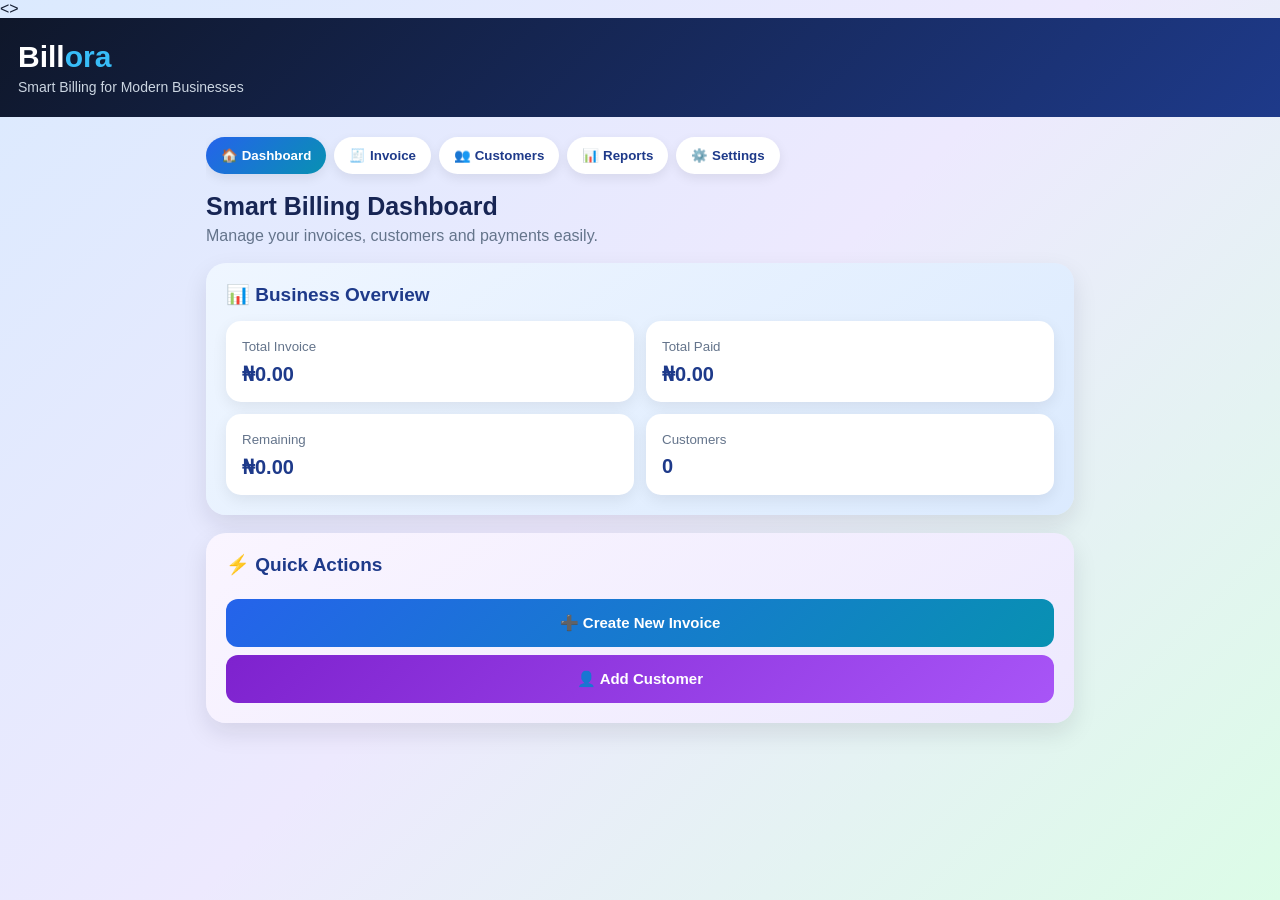
==== commit 89a44b99: "Add files via upload" ====
--- a/index.html
+++ b/index.html
@@ -1,231 +1,6087 @@
 <!DOCTYPE html>
 <html lang="en">
 <head>
-    <meta charset="UTF-8">
-    <meta name="viewport" content="width=device-width, initial-scale=1.0">
-    <title>Billora - Smart Billing</title>
-    <link rel="stylesheet" href="style.css">
+<meta charset="UTF-8">
+<meta name="viewport" content="width=device-width, initial-scale=1.0">
+
+<title>Billora - Smart Billing</title>
+
+<style>
+*{
+    box-sizing:border-box;
+    margin:0;
+    padding:0;
+}
+
+body{
+    font-family:Arial, sans-serif;
+    background:linear-gradient(135deg,#dbeafe,#ede9fe,#dcfce7);
+    color:#172033;
+    min-height:100vh;
+}
+
+.header{
+    background:linear-gradient(135deg,#0f172a,#1e3a8a);
+    color:white;
+    padding:22px 18px;
+}
+
+.logo{
+    font-size:30px;
+    font-weight:bold;
+}
+
+.logo span{
+    color:#38bdf8;
+}
+
+.tagline{
+    margin-top:5px;
+    color:#cbd5e1;
+    font-size:14px;
+}
+
+.container{
+    width:100%;
+    max-width:900px;
+    margin:auto;
+    padding:16px;
+}
+
+/* TOP MENU */
+
+.menu{
+    display:flex;
+    gap:8px;
+    overflow-x:auto;
+    padding:4px 0 18px;
+}
+
+.menu button{
+    border:none;
+    background:white;
+    color:#1e3a8a;
+    padding:11px 15px;
+    border-radius:20px;
+    font-weight:bold;
+    white-space:nowrap;
+    box-shadow:0 4px 12px rgba(0,0,0,.08);
+}
+
+/* TITLES */
+
+.page-title{
+    margin-bottom:18px;
+}
+
+.page-title h2{
+    color:#172554;
+    font-size:25px;
+}
+
+.page-title p{
+    color:#64748b;
+    margin-top:6px;
+}
+
+/* BEAUTIFUL BOXES */
+
+.box{
+    padding:20px;
+    margin-bottom:18px;
+    border-radius:20px;
+    box-shadow:0 10px 25px rgba(15,23,42,.10);
+}
+
+.blue-box{
+    background:linear-gradient(145deg,#eff6ff,#dbeafe);
+}
+
+.purple-box{
+    background:linear-gradient(145deg,#faf5ff,#ede9fe);
+}
+
+.green-box{
+    background:linear-gradient(145deg,#f0fdf4,#dcfce7);
+}
+
+.orange-box{
+    background:linear-gradient(145deg,#fff7ed,#ffedd5);
+}
+
+.cyan-box{
+    background:linear-gradient(145deg,#ecfeff,#cffafe);
+}
+
+.pink-box{
+    background:linear-gradient(145deg,#fdf2f8,#fce7f3);
+}
+
+.dark-box{
+    background:linear-gradient(145deg,#172554,#1e3a8a);
+    color:white;
+}
+
+.box-title{
+    font-size:19px;
+    font-weight:bold;
+    color:#1e3a8a;
+    margin-bottom:15px;
+}
+
+.dark-box .box-title{
+    color:white;
+}
+
+/* DASHBOARD */
+
+.dashboard-grid{
+    display:grid;
+    grid-template-columns:1fr 1fr;
+    gap:12px;
+}
+
+.stat-card{
+    background:white;
+    padding:16px;
+    border-radius:15px;
+    box-shadow:0 5px 15px rgba(0,0,0,.07);
+}
+
+.stat-card small{
+    color:#64748b;
+}
+
+.stat-card strong{
+    display:block;
+    margin-top:7px;
+    font-size:20px;
+    color:#1e3a8a;
+}
+
+/* FORM */
+
+.form-group{
+    margin-bottom:15px;
+}
+
+label{
+    display:block;
+    font-size:13px;
+    font-weight:bold;
+    color:#334155;
+    margin-bottom:7px;
+}
+
+input,
+select,
+textarea{
+    width:100%;
+    padding:14px;
+    border:2px solid #cbd5e1;
+    border-radius:12px;
+    background:white;
+    font-size:15px;
+    outline:none;
+}
+
+input:focus,
+select:focus,
+textarea:focus{
+    border-color:#2563eb;
+}
+
+/* TWO FIELDS */
+
+.two-fields{
+    display:grid;
+    grid-template-columns:1fr 1fr;
+    gap:12px;
+}
+
+/* ITEMS */
+
+.item-box{
+    background:white;
+    padding:16px;
+    border-radius:15px;
+    margin-bottom:12px;
+    border:2px solid #bbf7d0;
+}
+
+.item-number{
+    color:#15803d;
+    font-weight:bold;
+    margin-bottom:12px;
+}
+
+/* BUTTONS */
+
+.btn{
+    width:100%;
+    border:none;
+    padding:15px;
+    border-radius:12px;
+    font-size:15px;
+    font-weight:bold;
+    margin-top:8px;
+}
+
+.blue-btn{
+    background:linear-gradient(135deg,#2563eb,#0891b2);
+    color:white;
+}
+
+.green-btn{
+    background:linear-gradient(135deg,#15803d,#22c55e);
+    color:white;
+}
+
+.orange-btn{
+    background:linear-gradient(135deg,#ea580c,#f59e0b);
+    color:white;
+}
+
+.purple-btn{
+    background:linear-gradient(135deg,#7e22ce,#a855f7);
+    color:white;
+}
+
+/* SUMMARY */
+
+.summary{
+    background:white;
+    padding:16px;
+    border-radius:15px;
+}
+
+.summary-row{
+    display:flex;
+    justify-content:space-between;
+    padding:11px 0;
+    border-bottom:1px solid #e2e8f0;
+}
+
+.summary-row:last-child{
+    border-bottom:none;
+}
+
+.big-total{
+    color:#1e3a8a;
+    font-size:22px;
+}
+
+/* CUSTOMER */
+
+.customer-card{
+    background:white;
+    padding:18px;
+    border-radius:16px;
+    margin-bottom:14px;
+    border-left:5px solid #7c3aed;
+    box-shadow:0 5px 15px rgba(0,0,0,.08);
+}
+
+.customer-card h3{
+    color:#5b21b6;
+    margin-bottom:10px;
+}
+
+/* INVOICE HISTORY */
+
+.invoice-card{
+    background:#f8fafc;
+    padding:14px;
+    border-radius:12px;
+    margin-top:10px;
+}
+
+/* STATUS */
+
+.status{
+    display:inline-block;
+    padding:7px 12px;
+    border-radius:20px;
+    font-size:12px;
+    font-weight:bold;
+}
+
+.unpaid{
+    background:#fee2e2;
+    color:#991b1b;
+}
+
+.partial{
+    background:#fef3c7;
+    color:#92400e;
+}
+
+.paid{
+    background:#dcfce7;
+    color:#166534;
+}
+
+/* HIDE PAGES */
+
+.page{
+    display:none;
+}
+
+.page.active{
+    display:block;
+}
+
+.empty{
+    text-align:center;
+    color:#64748b;
+    padding:25px;
+}
+
+/* PHONE */
+
+@media(max-width:500px){
+
+    .two-fields{
+        grid-template-columns:1fr;
+    }
+
+    .dashboard-grid{
+        grid-template-columns:1fr 1fr;
+    }
+
+}
+
+</style>
 </head>
-<body>
+
+<>
 
 <header class="header">
-    <div class="logo">Bill<span>ora</span></div>
-    <div class="tagline">Smart Billing for Modern Businesses</div>
+
+    <div class="logo">
+        Bill<span>ora</span>
+    </div>
+
+    <div class="tagline">
+        Smart Billing for Modern Businesses
+    </div>
+
 </header>
 
+
 <div class="container">
 
-    <nav class="menu">
-        <button data-page="0">🏠 Dashboard</button>
-        <button data-page="1">🧾 Invoice</button>
-        <button data-page="2">👥 Customers</button>
-        <button data-page="3">📊 Reports</button>
-        <button data-page="4">⚙️ Settings</button>
-    </nav>
-
-    <main>
-        <!-- DASHBOARD -->
-        <section class="page active">
-            <div class="page-title">
-                <h2>Smart Billing Dashboard</h2>
-                <p>Manage your invoices, customers and payments easily.</p>
+    <!-- MENU -->
+
+    <div class="menu">
+
+        <button>🏠 Dashboard</button>
+
+        <button>🧾 Invoice</button>
+
+        <button>👥 Customers</button>
+
+        <button>📊 Reports</button>
+
+        <button>⚙️ Settings</button>
+
+    </div>
+
+
+    <!-- DASHBOARD -->
+
+    <section class="page active">
+
+        <div class="page-title">
+
+            <h2>Smart Billing Dashboard</h2>
+
+            <p>
+                Manage your invoices, customers and payments easily.
+            </p>
+
+        </div>
+
+
+        <div class="box blue-box">
+
+            <div class="box-title">
+                📊 Business Overview
             </div>
 
-            <div class="box blue-box">
-                <div class="box-title">📊 Business Overview</div>
-                <div class="dashboard-grid">
-                    <div class="stat-card"><small>Total Invoice</small><strong id="dashInvoice">₦0.00</strong></div>
-                    <div class="stat-card"><small>Total Paid</small><strong id="dashPaid">₦0.00</strong></div>
-                    <div class="stat-card"><small>Remaining</small><strong id="dashRemaining">₦0.00</strong></div>
-                    <div class="stat-card"><small>Customers</small><strong id="dashCustomers">0</strong></div>
+            <div class="dashboard-grid">
+
+                <div class="stat-card">
+                    <small>Total Invoice</small>
+                    <strong>₦0.00</strong>
                 </div>
+
+                <div class="stat-card">
+                    <small>Total Paid</small>
+                    <strong>₦0.00</strong>
+                </div>
+
+                <div class="stat-card">
+                    <small>Remaining</small>
+                    <strong>₦0.00</strong>
+                </div>
+
+                <div class="stat-card">
+                    <small>Customers</small>
+                    <strong>0</strong>
+                </div>
+
             </div>
 
-            <div class="box purple-box">
-                <div class="box-title">⚡ Quick Actions</div>
-                <button class="btn blue-btn" id="quickInvoice">➕ Create New Invoice</button>
-                <button class="btn purple-btn" id="quickCustomer">👤 Add Customer</button>
+        </div>
+
+
+        <!-- QUICK ACTION -->
+
+        <div class="box purple-box">
+
+            <div class="box-title">
+                ⚡ Quick Actions
             </div>
-        </section>
-
-        <!-- INVOICE -->
-        <section class="page">
-            <div class="page-title">
-                <h2>🧾 Create Invoice</h2>
-                <p>Create a professional invoice for your customer.</p>
+
+            <button class="btn blue-btn">
+                ➕ Create New Invoice
+            </button>
+
+            <button class="btn purple-btn">
+                👤 Add Customer
+            </button>
+
+        </div>
+
+    </section>
+
+
+    <!-- INVOICE PAGE -->
+
+    <section class="page">
+
+        <div class="page-title">
+
+            <h2>🧾 Create Invoice</h2>
+
+            <p>
+                Create a professional invoice for your customer.
+            </p>
+
+        </div>
+
+
+        <!-- CUSTOMER BOX -->
+
+        <div class="box purple-box">
+
+            <div class="box-title">
+                👤 Customer Information
             </div>
 
-            <div class="box purple-box">
-                <div class="box-title">👤 Customer Information</div>
+            <div class="form-group">
+
+                <label>Customer Name</label>
+
+                <input
+                    type="text"
+                    placeholder="Enter customer name">
+
+            </div>
+
+            <div class="form-group">
+
+                <label>Customer Phone</label>
+
+                <input
+                    type="tel"
+                    placeholder="Enter customer phone">
+
+            </div>
+
+            <div class="two-fields">
 
                 <div class="form-group">
-                    <label>Customer Name</label>
-                    <input id="customerName" type="text" placeholder="Enter customer name">
+
+                    <label>Invoice Number</label>
+
+                    <input
+                        type="text"
+                        placeholder="INV-0001">
+
                 </div>
 
                 <div class="form-group">
-                    <label>Customer Phone</label>
-                    <input id="customerPhone" type="tel" placeholder="Enter customer phone">
+
+                    <label>Invoice Date</label>
+
+                    <input type="date">
+
                 </div>
 
+            </div>
+
+        </div>
+
+
+        <!-- CURRENCY BOX -->
+
+        <div class="box orange-box">
+
+            <div class="box-title">
+                💰 Currency
+            </div>
+
+            <div class="form-group">
+
+                <label>Select Currency</label>
+
+                <select>
+
+                    <option>₦ Nigerian Naira</option>
+
+                    <option>$ US Dollar</option>
+
+                    <option>£ British Pound</option>
+
+                    <option>€ Euro</option>
+
+                    <option>$ Canadian Dollar</option>
+
+                    <option>$ Australian Dollar</option>
+
+                    <option>R South African Rand</option>
+
+                    <option>₵ Ghanaian Cedi</option>
+
+                    <option>KSh Kenyan Shilling</option>
+
+                    <option>د.إ UAE Dirham</option>
+
+                </select>
+
+            </div>
+
+        </div>
+
+
+        <!-- ADD ITEMS -->
+
+        <div class="box green-box">
+
+    <div class="box-title">
+        📦 Products & Services
+    </div>
+
+    <div id="itemsContainer">
+
+        <div class="item-box">
+
+            <div class="item-number">
+                Item 1
+            </div>
+
+            <div class="form-group">
+
+                <label>
+                    Product / Service
+                </label>
+
+                <input
+                    type="text"
+                    class="product-name"
+                    placeholder="Enter item name">
+
+            </div>
+
+            <div class="two-fields">
+
+                <div class="form-group">
+
+                    <label>
+                        Quantity
+                    </label>
+
+                    <input
+                        type="number"
+                        class="product-quantity"
+                        value="1"
+                        min="1">
+
+                </div>
+
+                <div class="form-group">
+
+                    <label>
+                        Price
+                    </label>
+
+                    <input
+                        type="number"
+                        class="product-price"
+                        placeholder="Enter price"
+                        min="0">
+
+                </div>
+
+            </div>
+
+            <div class="item-total-box">
+
+                <span>
+                    Item Total
+                </span>
+
+                <strong class="item-total">
+                    ₦0.00
+                </strong>
+
+            </div>
+
+        </div>
+
+    </div>
+
+
+    <button
+        type="button"
+        id="addAnotherItem"
+        class="btn blue-btn">
+
+        ➕ Add Another Item
+
+    </button>
+
+
+    <div
+        class="order-total-box"
+        style="
+            margin-top:18px;
+            padding:18px;
+            border-radius:14px;
+            background:#dbeafe;
+            border:2px solid #38bdf8;
+            display:flex;
+            justify-content:space-between;
+            align-items:center;
+        ">
+
+        <strong>
+            🛒 ORDER TOTAL
+        </strong>
+
+        <strong
+            id="orderTotalAmount"
+            style="
+                font-size:20px;
+                color:#075985;
+            ">
+
+            ₦0.00
+
+        </strong>
+
+    </div>
+
+        </div>
+
+            
+            
+            
+
+            
+
+                
+                
+                
+
+                
+
+                  
+                    
+                  
+
+                  
+                      
+                      
+
+                
+
+                
+
+                    
+
+                        
+
+                        
+                          
+                          
+                          
+
+                    
+
+                    
+
+                    
+        
+
+            
+                💳 Payment Information
+            </>
+
+            <div class="form-group">
+
+                <label>Discount</label>
+
+                <input
+                    type="number"
+                    placeholder="0"
+                    min="0">
+
+            </div>
+
+            <div class="form-group">
+
+                <label>Amount Paid</label>
+
+                <input
+                    type="number"
+                    placeholder="Enter amount paid"
+                    min="0">
+
+            </div>
+
+            <div class="form-group">
+
+                <label>Payment Method</label>
+
+                <select>
+
+                    <option>Cash</option>
+
+                    <option>Bank Transfer</option>
+
+                    <option>POS</option>
+
+                    <option>Other</option>
+
+                </select>
+
+            </div>
+
+        </>
+
+
+        <!-- INVOICE SUMMARY -->
+
+        <div class="box blue-box">
+
+            <div class="box-title">
+                📋 Invoice Summary
+            </div>
+
+            <div class="summary">
+
+                <div class="summary-row">
+
+                    <span>Subtotal</span>
+
+                    <strong>₦0.00</strong>
+
+                </div>
+
+                <div class="summary-row">
+
+                    <span>Discount</span>
+
+                    <strong>₦0.00</strong>
+
+                </div>
+
+                <div class="summary-row">
+
+                    <span>Total Invoice</span>
+
+                    <strong class="big-total">
+                        ₦0.00
+                    </strong>
+
+                </div>
+
+                <div class="summary-row">
+
+                    <span>Amount Paid</span>
+
+                    <strong>₦0.00</strong>
+
+                </div>
+
+                <div class="summary-row">
+
+                    <span>Remaining Balance</span>
+
+                    <strong>
+                        ₦0.00
+                    </strong>
+
+                </div>
+
+                <div class="summary-row">
+
+                    <span>Status</span>
+
+                    <span class="status unpaid">
+                        Unpaid
+                    </span>
+
+                </div>
+
+            </div>
+
+        </div>
+
+
+        <!-- SAVE INVOICE -->
+
+        <div class="box dark-box">
+
+            <div class="box-title">
+                💾 Invoice Actions
+            </div>
+
+            <button class="btn green-btn">
+                💾 Save Invoice
+            </button>
+
+            <button class="btn orange-btn">
+                🖨️ Print / Save PDF
+            </button>
+
+        </div>
+
+
+        <!-- SAVED INVOICES -->
+
+        <div class="box pink-box">
+
+            <div class="box-title">
+                📚 Saved Invoices
+            </div>
+
+            <div class="invoice-card">
+
+                <div class="empty">
+                    No saved invoices yet.
+                </div>
+
+            </div>
+
+        </div>
+
+    </section>
+
+
+    <!-- CUSTOMERS PAGE -->
+
+    <section class="page">
+
+        <div class="page-title">
+
+            <h2>👥 Customers</h2>
+
+            <p>
+                View customers, invoices and outstanding balances.
+            </p>
+
+        </div>
+
+
+        <div class="box purple-box">
+
+            <div class="box-title">
+                🔎 Search Customer
+            </div>
+
+            <input
+                type="text"
+                placeholder="Search customer...">
+
+        </div>
+
+
+        <div class="customer-card">
+
+            <h3>👤 Customer Name</h3>
+
+            <p>
+                📞 Phone Number
+            </p>
+
+            <br>
+
+            <p>
+                Total Invoices:
+                <strong>0</strong>
+            </p>
+
+            <p>
+                Total Invoice:
+                <strong>₦0.00</strong>
+            </p>
+
+            <p>
+                Total Paid:
+                <strong>₦0.00</strong>
+            </p>
+
+            <p>
+                Remaining Balance:
+                <strong>₦0.00</strong>
+            </p>
+
+            <br>
+
+            <strong>🧾 Customer Invoice History</strong>
+
+            <div class="invoice-card">
+
+                No invoice yet.
+
+            </div>
+
+        </div>
+
+    </section>
+
+
+    <!-- REPORTS PAGE -->
+
+    <section class="page">
+
+        <div class="page-title">
+
+            <h2>📊 Reports</h2>
+
+            <p>
+                See your billing performance.
+            </p>
+
+        </div>
+
+
+        <div class="box blue-box">
+
+            <div class="box-title">
+                📈 Billing Summary
+            </div>
+
+            <div class="dashboard-grid">
+
+                <div class="stat-card">
+                    <small>Total Invoice</small>
+                    <strong>₦0.00</strong>
+                </div>
+
+                <div class="stat-card">
+                    <small>Total Paid</small>
+                    <strong>₦0.00</strong>
+                </div>
+
+                <div class="stat-card">
+                    <small>Outstanding</small>
+                    <strong>₦0.00</strong>
+                </div>
+
+                <div class="stat-card">
+                    <small>Invoices</small>
+                    <strong>0</strong>
+                </div>
+
+            </div>
+
+        </div>
+
+    </section>
+
+
+    <!-- SETTINGS PAGE -->
+
+    <section class="page">
+
+        <div class="page-title">
+
+            <h2>⚙️ Business Settings</h2>
+
+            <p>
+                Add your business information.
+            </p>
+
+        </div>
+
+
+        <div class="box orange-box">
+
+            <div class="box-title">
+                🏢 Business Information
+            </div>
+
+            <div class="form-group">
+
+                <label>Business Name</label>
+
+                <input
+                    type="text"
+                    placeholder="Enter business name">
+
+            </div>
+
+            <div class="form-group">
+
+                <label>Business Phone</label>
+
+                <input
+                    type="tel"
+                    placeholder="Enter business phone">
+
+            </div>
+
+            <div class="form-group">
+
+                <label>Business Email</label>
+
+                <input
+                    type="email"
+                    placeholder="Enter business email">
+
+            </div>
+
+            <div class="form-group">
+
+                <label>Business Address</label>
+
+                <textarea
+                    rows="3"
+                    placeholder="Enter business address"></textarea>
+
+            </div>
+
+            <button class="btn blue-btn">
+                💾 Save Business Information
+            </button>
+
+        </div>
+
+    </section>
+
+</>
+
+<script>
+
+const pages = document.querySelectorAll(".page");
+const menuButtons = document.querySelectorAll(".menu button");
+
+function showPage(pageNumber) {
+
+    pages.forEach(function(page, index) {
+
+        if (index === pageNumber) {
+            page.classList.add("active");
+        } else {
+            page.classList.remove("active");
+        }
+
+    });
+
+    menuButtons.forEach(function(button, index) {
+
+        if (index === pageNumber) {
+
+            button.style.background =
+                "linear-gradient(135deg,#2563eb,#0891b2)";
+
+            button.style.color = "white";
+
+        } else {
+
+            button.style.background = "white";
+
+            button.style.color = "#1e3a8a";
+
+        }
+
+    });
+
+}
+
+menuButtons[0].onclick = function() {
+    showPage(0);
+};
+
+menuButtons[1].onclick = function() {
+    showPage(1);
+};
+
+menuButtons[2].onclick = function() {
+    showPage(2);
+};
+
+menuButtons[3].onclick = function() {
+    showPage(3);
+};
+
+menuButtons[4].onclick = function() {
+    showPage(4);
+};
+
+showPage(0);
+
+</script>
+
+<script>
+
+const invoicePage = pages[1];
+
+const itemsSection =
+    invoicePage.querySelector(".green-box");
+
+const addItemButton =
+    itemsSection.querySelector("button");
+
+let itemCount =
+    itemsSection.querySelectorAll(".item-box").length;
+
+
+function updateItemNumbers() {
+
+    const items =
+        itemsSection.querySelectorAll(".item-box");
+
+    items.forEach(function(item, index) {
+
+        const number =
+            item.querySelector(".item-number");
+
+        number.textContent =
+            "Item " + (index + 1);
+
+    });
+
+    itemCount = items.length;
+
+}
+
+
+function calculateInvoiceTotal() {
+
+    const items =
+        itemsSection.querySelectorAll(".item-box");
+
+    let subtotal = 0;
+
+
+    items.forEach(function(item) {
+
+        const quantity =
+            Number(
+                item.querySelector(
+                    ".product-quantity"
+                ).value
+            ) || 0;
+
+
+        const price =
+            Number(
+                item.querySelector(
+                    ".product-price"
+                ).value
+            ) || 0;
+
+
+        const itemTotal =
+            quantity * price;
+
+
+        subtotal += itemTotal;
+
+
+        item.querySelector(
+            ".item-total"
+        ).textContent =
+            "₦" +
+            itemTotal.toFixed(2);
+
+    });
+
+
+    const discount =
+        Number(
+            invoicePage.querySelector(
+                'input[placeholder="0"]'
+            ).value
+        ) || 0;
+
+
+    const total =
+        Math.max(
+            0,
+            subtotal - discount
+        );
+
+
+    const summary =
+        invoicePage.querySelector(".summary");
+
+
+    const rows =
+        summary.querySelectorAll(
+            ".summary-row"
+        );
+
+
+    rows[0].querySelector("strong")
+        .textContent =
+        "₦" + subtotal.toFixed(2);
+
+
+    rows[1].querySelector("strong")
+        .textContent =
+        "₦" + discount.toFixed(2);
+
+
+    rows[2].querySelector("strong")
+        .textContent =
+        "₦" + total.toFixed(2);
+
+
+    const paid =
+        Number(
+            invoicePage.querySelector(
+                'input[placeholder="Enter amount paid"]'
+            ).value
+        ) || 0;
+
+
+    const remaining =
+        Math.max(
+            0,
+            total - paid
+        );
+
+
+    rows[3].querySelector("strong")
+        .textContent =
+        "₦" + paid.toFixed(2);
+
+
+    rows[4].querySelector("strong")
+        .textContent =
+        "₦" + remaining.toFixed(2);
+
+}
+
+
+function addItem() {
+
+    itemCount++;
+
+
+    const item =
+        document.createElement("div");
+
+    item.className =
+        "item-box";
+
+
+    item.innerHTML = `
+
+        <div class="item-number">
+            Item ${itemCount}
+        </div>
+
+        <div class="form-group">
+
+            <label>
+                Product / Service
+            </label>
+
+            <input
+                type="text"
+                class="product-name"
+                placeholder="Enter item name">
+
+        </div>
+
+        <div class="two-fields">
+
+            <div class="form-group">
+
+                <label>
+                    Quantity
+                </label>
+
+                <input
+                    type="number"
+                    class="product-quantity"
+                    value="1"
+                    min="1">
+
+            </div>
+
+            <div class="form-group">
+
+                <label>
+                    Price
+                </label>
+
+                <input
+                    type="number"
+                    class="product-price"
+                    value="0"
+                    min="0"
+                    placeholder="Enter price">
+
+            </div>
+
+        </div>
+
+        <strong>
+            Item Total:
+            <span class="item-total">
+                ₦0.00
+            </span>
+        </strong>
+
+        <button
+            type="button"
+            class="remove-item"
+            style="
+                width:100%;
+                margin-top:12px;
+                padding:12px;
+                border:none;
+                border-radius:10px;
+                background:#fee2e2;
+                color:#991b1b;
+                font-weight:bold;
+            ">
+
+            🗑️ Remove Item
+
+        </button>
+    `;
+
+
+    itemsSection.insertBefore(
+        item,
+        addItemButton
+    );
+
+
+    const quantity =
+        item.querySelector(
+            ".product-quantity"
+        );
+
+
+    const price =
+        item.querySelector(
+            ".product-price"
+        );
+
+
+    quantity.addEventListener(
+        "input",
+        calculateInvoiceTotal
+    );
+
+
+    price.addEventListener(
+        "input",
+        calculateInvoiceTotal
+    );
+
+
+    item.querySelector(
+        ".remove-item"
+    ).onclick =
+        function() {
+
+            item.remove();
+
+            updateItemNumbers();
+
+            calculateInvoiceTotal();
+
+        };
+
+
+    calculateInvoiceTotal();
+
+}
+
+
+addItemButton.onclick =
+    function() {
+
+        addItem();
+
+    };
+
+
+const existingItems =
+    itemsSection.querySelectorAll(
+        ".item-box"
+    );
+
+
+existingItems.forEach(function(item) {
+
+    const quantity =
+        item.querySelector(
+            ".product-quantity"
+        );
+
+
+    const price =
+        item.querySelector(
+            ".product-price"
+        );
+
+
+    quantity.classList.add(
+        "product-quantity"
+    );
+
+
+    price.classList.add(
+        "product-price"
+    );
+
+
+    quantity.addEventListener(
+        "input",
+        calculateInvoiceTotal
+    );
+
+
+    price.addEventListener(
+        "input",
+        calculateInvoiceTotal
+    );
+
+});
+
+
+const discountField =
+    invoicePage.querySelector(
+        'input[placeholder="0"]'
+    );
+
+
+const paidField =
+    invoicePage.querySelector(
+        'input[placeholder="Enter amount paid"]'
+    );
+
+
+discountField.addEventListener(
+    "input",
+    calculateInvoiceTotal
+);
+
+
+paidField.addEventListener(
+    "input",
+    calculateInvoiceTotal
+);
+
+
+updateItemNumbers();
+
+calculateInvoiceTotal();
+
+</script>
+
+<script>
+
+const invoicePage = pages[1];
+
+const itemsSection =
+    invoicePage.querySelector(".green-box");
+
+const addItemButton =
+    itemsSection.querySelector("button");
+
+let itemCount =
+    itemsSection.querySelectorAll(".item-box").length;
+
+
+function updateItemNumbers() {
+
+    const items =
+        itemsSection.querySelectorAll(".item-box");
+
+    items.forEach(function(item, index) {
+
+        const number =
+            item.querySelector(".item-number");
+
+        number.textContent =
+            "Item " + (index + 1);
+
+    });
+
+    itemCount = items.length;
+
+}
+
+
+function calculateInvoiceTotal() {
+
+    const items =
+        itemsSection.querySelectorAll(".item-box");
+
+    let subtotal = 0;
+
+
+    items.forEach(function(item) {
+
+        const quantity =
+            Number(
+                item.querySelector(
+                    ".product-quantity"
+                ).value
+            ) || 0;
+
+
+        const price =
+            Number(
+                item.querySelector(
+                    ".product-price"
+                ).value
+            ) || 0;
+
+
+        const itemTotal =
+            quantity * price;
+
+
+        subtotal += itemTotal;
+
+
+        item.querySelector(
+            ".item-total"
+        ).textContent =
+            "₦" +
+            itemTotal.toFixed(2);
+
+    });
+
+
+    const discount =
+        Number(
+            invoicePage.querySelector(
+                'input[placeholder="0"]'
+            ).value
+        ) || 0;
+
+
+    const total =
+        Math.max(
+            0,
+            subtotal - discount
+        );
+
+
+    const summary =
+        invoicePage.querySelector(".summary");
+
+
+    const rows =
+        summary.querySelectorAll(
+            ".summary-row"
+        );
+
+
+    rows[0].querySelector("strong")
+        .textContent =
+        "₦" + subtotal.toFixed(2);
+
+
+    rows[1].querySelector("strong")
+        .textContent =
+        "₦" + discount.toFixed(2);
+
+
+    rows[2].querySelector("strong")
+        .textContent =
+        "₦" + total.toFixed(2);
+
+
+    const paid =
+        Number(
+            invoicePage.querySelector(
+                'input[placeholder="Enter amount paid"]'
+            ).value
+        ) || 0;
+
+
+    const remaining =
+        Math.max(
+            0,
+            total - paid
+        );
+
+
+    rows[3].querySelector("strong")
+        .textContent =
+        "₦" + paid.toFixed(2);
+
+
+    rows[4].querySelector("strong")
+        .textContent =
+        "₦" + remaining.toFixed(2);
+
+}
+
+
+function addItem() {
+
+    itemCount++;
+
+
+    const item =
+        document.createElement("div");
+
+    item.className =
+        "item-box";
+
+
+    item.innerHTML = `
+
+        <div class="item-number">
+            Item ${itemCount}
+        </div>
+
+        <div class="form-group">
+
+            <label>
+                Product / Service
+            </label>
+
+            <input
+                type="text"
+                class="product-name"
+                placeholder="Enter item name">
+
+        </div>
+
+        <div class="two-fields">
+
+            <div class="form-group">
+
+                <label>
+                    Quantity
+                </label>
+
+                <input
+                    type="number"
+                    class="product-quantity"
+                    value="1"
+                    min="1">
+
+            </div>
+
+            <div class="form-group">
+
+                <label>
+                    Price
+                </label>
+
+                <input
+                    type="number"
+                    class="product-price"
+                    value="0"
+                    min="0"
+                    placeholder="Enter price">
+
+            </div>
+
+        </div>
+
+        <strong>
+            Item Total:
+            <span class="item-total">
+                ₦0.00
+            </span>
+        </strong>
+
+        <button
+            type="button"
+            class="remove-item"
+            style="
+                width:100%;
+                margin-top:12px;
+                padding:12px;
+                border:none;
+                border-radius:10px;
+                background:#fee2e2;
+                color:#991b1b;
+                font-weight:bold;
+            ">
+
+            🗑️ Remove Item
+
+        </button>
+    `;
+
+
+    itemsSection.insertBefore(
+        item,
+        addItemButton
+    );
+
+
+    const quantity =
+        item.querySelector(
+            ".product-quantity"
+        );
+
+
+    const price =
+        item.querySelector(
+            ".product-price"
+        );
+
+
+    quantity.addEventListener(
+        "input",
+        calculateInvoiceTotal
+    );
+
+
+    price.addEventListener(
+        "input",
+        calculateInvoiceTotal
+    );
+
+
+    item.querySelector(
+        ".remove-item"
+    ).onclick =
+        function() {
+
+            item.remove();
+
+            updateItemNumbers();
+
+            calculateInvoiceTotal();
+
+        };
+
+
+    calculateInvoiceTotal();
+
+}
+
+
+addItemButton.onclick =
+    function() {
+
+        addItem();
+
+    };
+
+
+const existingItems =
+    itemsSection.querySelectorAll(
+        ".item-box"
+    );
+
+
+existingItems.forEach(function(item) {
+
+    const quantity =
+        item.querySelector(
+            ".product-quantity"
+        );
+
+
+    const price =
+        item.querySelector(
+            ".product-price"
+        );
+
+
+    quantity.classList.add(
+        "product-quantity"
+    );
+
+
+    price.classList.add(
+        "product-price"
+    );
+
+
+    quantity.addEventListener(
+        "input",
+        calculateInvoiceTotal
+    );
+
+
+    price.addEventListener(
+        "input",
+        calculateInvoiceTotal
+    );
+
+});
+
+
+const discountField =
+    invoicePage.querySelector(
+        'input[placeholder="0"]'
+    );
+
+
+const paidField =
+    invoicePage.querySelector(
+        'input[placeholder="Enter amount paid"]'
+    );
+
+
+discountField.addEventListener(
+    "input",
+    calculateInvoiceTotal
+);
+
+
+paidField.addEventListener(
+    "input",
+    calculateInvoiceTotal
+);
+
+
+updateItemNumbers();
+
+calculateInvoiceTotal();
+
+</script>
+<script>
+
+const customerPage = pages[2];
+
+const customerSearch =
+    customerPage.querySelector("input");
+
+
+/* =========================
+   CUSTOMER STORAGE
+========================= */
+
+function getCustomers() {
+
+    try {
+
+        return JSON.parse(
+            localStorage.getItem(
+                "billoraCustomers"
+            )
+        ) || [];
+
+    } catch (error) {
+
+        return [];
+
+    }
+
+}
+
+
+function saveCustomers(customers) {
+
+    localStorage.setItem(
+        "billoraCustomers",
+        JSON.stringify(customers)
+    );
+
+}
+
+
+/* =========================
+   ADD CUSTOMER BOX
+========================= */
+
+const customerBox =
+    document.createElement("div");
+
+customerBox.className =
+    "box purple-box";
+
+customerBox.innerHTML = `
+
+    <div class="box-title">
+        👤 Add New Customer
+    </div>
+
+    <div class="form-group">
+
+        <label>
+            Customer Name
+        </label>
+
+        <input
+            type="text"
+            id="newCustomerName"
+            placeholder="Enter customer name">
+
+    </div>
+
+    <div class="form-group">
+
+        <label>
+            Customer Phone
+        </label>
+
+        <input
+            type="tel"
+            id="newCustomerPhone"
+            placeholder="Enter customer phone">
+
+    </div>
+
+    <div class="form-group">
+
+        <label>
+            Customer Email
+        </label>
+
+        <input
+            type="email"
+            id="newCustomerEmail"
+            placeholder="Enter customer email">
+
+    </div>
+
+    <button
+        type="button"
+        class="btn purple-btn"
+        id="saveCustomerButton">
+
+        💾 Save Customer
+
+    </button>
+
+`;
+
+
+customerPage.insertBefore(
+    customerBox,
+    customerPage.children[2]
+);
+
+
+/* =========================
+   SAVE CUSTOMER
+========================= */
+
+document
+    .getElementById(
+        "saveCustomerButton"
+    )
+    .onclick = function() {
+
+        const name =
+            document.getElementById(
+                "newCustomerName"
+            ).value.trim();
+
+
+        const phone =
+            document.getElementById(
+                "newCustomerPhone"
+            ).value.trim();
+
+
+        const email =
+            document.getElementById(
+                "newCustomerEmail"
+            ).value.trim();
+
+
+        if (!name) {
+
+            alert(
+                "Please enter the customer name."
+            );
+
+            return;
+
+        }
+
+
+        const customers =
+            getCustomers();
+
+
+        const alreadyExists =
+            customers.some(
+                function(customer) {
+
+                    return customer.name
+                        .toLowerCase()
+                        === name.toLowerCase();
+
+                }
+            );
+
+
+        if (alreadyExists) {
+
+            alert(
+                "This customer already exists."
+            );
+
+            return;
+
+        }
+
+
+        customers.push({
+
+            id: Date.now(),
+
+            name: name,
+
+            phone: phone,
+
+            email: email
+
+        });
+
+
+        saveCustomers(customers);
+
+
+        alert(
+            "Customer saved successfully!"
+        );
+
+
+        document.getElementById(
+            "newCustomerName"
+        ).value = "";
+
+
+        document.getElementById(
+            "newCustomerPhone"
+        ).value = "";
+
+
+        document.getElementById(
+            "newCustomerEmail"
+        ).value = "";
+
+
+        displayCustomers();
+
+    };
+
+
+/* =========================
+   DISPLAY CUSTOMERS
+========================= */
+
+function displayCustomers() {
+
+    const oldCards =
+        customerPage.querySelectorAll(
+            ".customer-card"
+        );
+
+
+    oldCards.forEach(
+        function(card) {
+
+            card.remove();
+
+        }
+    );
+
+
+    const customers =
+        getCustomers();
+
+
+    const invoices =
+        getInvoicesSafely();
+
+
+    const search =
+        customerSearch.value
+            .toLowerCase()
+            .trim();
+
+
+    const filtered =
+        customers.filter(
+            function(customer) {
+
+                return (
+                    !search ||
+                    customer.name
+                        .toLowerCase()
+                        .includes(search)
+                );
+
+            }
+        );
+
+
+    if (filtered.length === 0) {
+
+        const empty =
+            document.createElement(
+                "div"
+            );
+
+        empty.className =
+            "customer-card";
+
+
+        empty.innerHTML = `
+
+            <div class="empty">
+
+                No saved customers yet.
+
+            </div>
+
+        `;
+
+
+        customerPage.appendChild(
+            empty
+        );
+
+        return;
+
+    }
+
+
+    filtered.forEach(
+        function(customer) {
+
+            const customerInvoices =
+                invoices.filter(
+                    function(invoice) {
+
+                        return invoice.customer
+                            .toLowerCase()
+                            === customer.name
+                                .toLowerCase();
+
+                    }
+                );
+
+
+            let total = 0;
+
+            let paid = 0;
+
+            let balance = 0;
+
+
+            customerInvoices.forEach(
+                function(invoice) {
+
+                    total +=
+                        Number(invoice.total) || 0;
+
+                    paid +=
+                        Number(invoice.paid) || 0;
+
+                    balance +=
+                        Number(invoice.balance) || 0;
+
+                }
+            );
+
+
+            const card =
+                document.createElement(
+                    "div"
+                );
+
+
+            card.className =
+                "customer-card";
+
+
+            card.innerHTML = `
+
+                <h3>
+                    👤 ${customer.name}
+                </h3>
+
+                <p>
+                    📞 ${
+                        customer.phone ||
+                        "No phone number"
+                    }
+                </p>
+
+                <p>
+                    ✉️ ${
+                        customer.email ||
+                        "No email"
+                    }
+                </p>
+
+                <br>
+
+                <p>
+                    Total Invoices:
+                    <strong>
+                        ${customerInvoices.length}
+                    </strong>
+                </p>
+
+                <p>
+                    Total Invoice:
+                    <strong>
+                        ₦${total.toFixed(2)}
+                    </strong>
+                </p>
+
+                <p>
+                    Total Paid:
+                    <strong>
+                        ₦${paid.toFixed(2)}
+                    </strong>
+                </p>
+
+                <p>
+                    Remaining Balance:
+                    <strong style="color:#dc2626;">
+                        ₦${balance.toFixed(2)}
+                    </strong>
+                </p>
+
+                <br>
+
+                <strong>
+                    🧾 Customer Invoice History
+                </strong>
+
+            `;
+
+
+            if (
+                customerInvoices.length === 0
+            ) {
+
+                const noInvoice =
+                    document.createElement(
+                        "div"
+                    );
+
+
+                noInvoice.className =
+                    "invoice-card";
+
+
+                noInvoice.textContent =
+                    "No invoice for this customer yet.";
+
+
+                card.appendChild(
+                    noInvoice
+                );
+
+            }
+
+
+            customerInvoices.forEach(
+                function(invoice) {
+
+                    const invoiceCard =
+                        document.createElement(
+                            "div"
+                        );
+
+
+                    invoiceCard.className =
+                        "invoice-card";
+
+
+                    invoiceCard.innerHTML = `
+
+                        <strong>
+                            ${invoice.number}
+                        </strong>
+
+                        <p>
+                            Total:
+                            ₦${Number(
+                                invoice.total
+                            ).toFixed(2)}
+                        </p>
+
+                        <p>
+                            Paid:
+                            ₦${Number(
+                                invoice.paid
+                            ).toFixed(2)}
+                        </p>
+
+                        <p>
+                            Remaining:
+                            ₦${Number(
+                                invoice.balance
+                            ).toFixed(2)}
+                        </p>
+
+                        <br>
+
+                        <span class="status ${
+                            invoice.status === "Paid"
+                            ? "paid"
+                            : invoice.status === "Partially Paid"
+                            ? "partial"
+                            : "unpaid"
+                        }">
+
+                            ${invoice.status}
+
+                        </span>
+
+                    `;
+
+
+                    card.appendChild(
+                        invoiceCard
+                    );
+
+                }
+            );
+
+
+            customerPage.appendChild(
+                card
+            );
+
+        }
+    );
+
+}
+
+
+/* =========================
+   SAFE INVOICE READER
+========================= */
+
+function getInvoicesSafely() {
+
+    try {
+
+        return JSON.parse(
+            localStorage.getItem(
+                "billoraInvoices"
+            )
+        ) || [];
+
+    } catch (error) {
+
+        return [];
+
+    }
+
+}
+
+
+customerSearch.addEventListener(
+    "input",
+    displayCustomers
+);
+
+
+displayCustomers();
+
+
+</script>
+<script>
+
+/* =========================
+   SAVED CUSTOMER SELECTOR
+========================= */
+
+const invoiceCustomerBox =
+    invoicePage.querySelector(".purple-box");
+
+const customerNameInput =
+    invoicePage.querySelector(
+        'input[placeholder="Enter customer name"]'
+    );
+
+
+const savedCustomerGroup =
+    document.createElement("div");
+
+savedCustomerGroup.className =
+    "form-group";
+
+
+savedCustomerGroup.innerHTML = `
+
+    <label>
+        Select Saved Customer
+    </label>
+
+    <select id="savedCustomerSelect">
+
+        <option value="">
+            -- Select a saved customer --
+        </option>
+
+    </select>
+
+`;
+
+
+invoiceCustomerBox.insertBefore(
+    savedCustomerGroup,
+    customerNameInput.parentElement
+);
+
+
+const savedCustomerSelect =
+    document.getElementById(
+        "savedCustomerSelect"
+    );
+
+
+function loadSavedCustomers() {
+
+    const customers =
+        getCustomers();
+
+
+    savedCustomerSelect.innerHTML = `
+
+        <option value="">
+            -- Select a saved customer --
+        </option>
+
+    `;
+
+
+    customers.forEach(
+        function(customer) {
+
+            const option =
+                document.createElement(
+                    "option"
+                );
+
+
+            option.value =
+                customer.id;
+
+
+            option.textContent =
+                customer.name;
+
+
+            savedCustomerSelect.appendChild(
+                option
+            );
+
+        }
+    );
+
+}
+
+
+savedCustomerSelect.addEventListener(
+    "change",
+    function() {
+
+        const customerId =
+            Number(
+                savedCustomerSelect.value
+            );
+
+
+        if (!customerId) {
+
+            return;
+
+        }
+
+
+        const customers =
+            getCustomers();
+
+
+        const customer =
+            customers.find(
+                function(item) {
+
+                    return item.id === customerId;
+
+                }
+            );
+
+
+        if (!customer) {
+
+            return;
+
+        }
+
+
+        customerNameInput.value =
+            customer.name;
+
+
+        const phoneInput =
+            invoicePage.querySelector(
+                'input[placeholder="Enter customer phone"]'
+            );
+
+
+        if (phoneInput) {
+
+            phoneInput.value =
+                customer.phone || "";
+
+        }
+
+    }
+);
+
+
+/* =========================
+   AUTOMATIC INVOICE NUMBER
+========================= */
+
+function getNextInvoiceNumber() {
+
+    const invoices =
+        getInvoicesSafely();
+
+
+    let highestNumber = 0;
+
+
+    invoices.forEach(
+        function(invoice) {
+
+            const match =
+                String(
+                    invoice.number || ""
+                ).match(
+                    /INV-(\d+)/
+                );
+
+
+            if (match) {
+
+                const number =
+                    Number(match[1]);
+
+
+                if (
+                    number > highestNumber
+                ) {
+
+                    highestNumber =
+                        number;
+
+                }
+
+            }
+
+        }
+    );
+
+
+    return "INV-" +
+        String(
+            highestNumber + 1
+        ).padStart(4, "0");
+
+}
+
+
+function setAutomaticInvoiceNumber() {
+
+    const invoiceNumberInput =
+        invoicePage.querySelector(
+            'input[placeholder="INV-0001"]'
+        );
+
+
+    if (!invoiceNumberInput) {
+
+        return;
+
+    }
+
+
+    invoiceNumberInput.value =
+        getNextInvoiceNumber();
+
+
+    invoiceNumberInput.readOnly =
+        true;
+
+
+    invoiceNumberInput.style.background =
+        "#f1f5f9";
+
+
+    invoiceNumberInput.style.color =
+        "#475569";
+
+}
+
+
+loadSavedCustomers();
+
+setAutomaticInvoiceNumber();
+
+</script>
+
+<script>
+
+/* =========================
+   SAVE INVOICE
+========================= */
+
+const saveButton =
+    invoicePage.querySelector(
+        ".dark-box .green-btn"
+    );
+
+
+saveButton.onclick = function () {
+
+    const customerName =
+        customerNameInput.value.trim();
+
+
+    if (!customerName) {
+
+        alert(
+            "Please select or enter a customer."
+        );
+
+        return;
+
+    }
+
+
+    const items =
+        itemsSection.querySelectorAll(
+            ".item-box"
+        );
+
+
+    const invoiceItems = [];
+
+
+    items.forEach(function (item) {
+
+        const name =
+            item.querySelector(
+                ".product-name"
+            ).value.trim();
+
+
+        const quantity =
+            Number(
+                item.querySelector(
+                    ".product-quantity"
+                ).value
+            ) || 0;
+
+
+        const price =
+            Number(
+                item.querySelector(
+                    ".product-price"
+                ).value
+            ) || 0;
+
+
+        if (name && quantity > 0) {
+
+            invoiceItems.push({
+
+                name: name,
+
+                quantity: quantity,
+
+                price: price,
+
+                total: quantity * price
+
+            });
+
+        }
+
+    });
+
+
+    if (invoiceItems.length === 0) {
+
+        alert(
+            "Please add at least one item."
+        );
+
+        return;
+
+    }
+
+
+    calculateInvoiceTotal();
+
+
+    const summaryRows =
+        invoicePage.querySelectorAll(
+            ".summary-row"
+        );
+
+
+    const totalText =
+        summaryRows[2]
+            .querySelector("strong")
+            .textContent;
+
+
+    const paidText =
+        summaryRows[3]
+            .querySelector("strong")
+            .textContent;
+
+
+    const remainingText =
+        summaryRows[4]
+            .querySelector("strong")
+            .textContent;
+
+
+    const total =
+        Number(
+            totalText.replace(
+                /[^0-9.-]/g,
+                ""
+            )
+        ) || 0;
+
+
+    const paid =
+        Number(
+            paidText.replace(
+                /[^0-9.-]/g,
+                ""
+            )
+        ) || 0;
+
+
+    const remaining =
+        Number(
+            remainingText.replace(
+                /[^0-9.-]/g,
+                ""
+            )
+        ) || 0;
+
+
+    let status = "Unpaid";
+
+
+    if (total > 0 && paid >= total) {
+
+        status = "Paid";
+
+    } else if (paid > 0) {
+
+        status = "Partially Paid";
+
+    }
+
+
+    const invoices =
+        getInvoicesSafely();
+
+
+    const invoice = {
+
+        id: Date.now(),
+
+        number:
+            invoicePage.querySelector(
+                'input[placeholder="INV-0001"]'
+            ).value,
+
+        date:
+            invoicePage.querySelector(
+                'input[type="date"]'
+            ).value,
+
+        customer:
+            customerName,
+
+        phone:
+            invoicePage.querySelector(
+                'input[placeholder="Enter customer phone"]'
+            ).value.trim(),
+
+        currency:
+            currencySelect.value,
+
+        items:
+            invoiceItems,
+
+        total:
+            total,
+
+        paid:
+            paid,
+
+        balance:
+            remaining,
+
+        paymentMethod:
+            paymentSelect.value,
+
+        status:
+            status
+
+    };
+
+
+    invoices.push(invoice);
+
+    localStorage.setItem(
+        "billoraInvoices",
+        JSON.stringify(invoices)
+    );
+
+
+    alert(
+        "Invoice saved successfully!"
+    );
+
+
+    displaySavedInvoices();
+
+    setAutomaticInvoiceNumber();
+
+};
+
+
+/* =========================
+   DISPLAY SAVED INVOICES
+========================= */
+
+function displaySavedInvoices() {
+
+    const historyBox =
+        invoicePage.querySelector(
+            ".pink-box"
+        );
+
+
+    const oldCards =
+        historyBox.querySelectorAll(
+            ".invoice-card"
+        );
+
+
+    oldCards.forEach(function (card) {
+
+        card.remove();
+
+    });
+
+
+    const invoices =
+        getInvoicesSafely();
+
+
+    if (invoices.length === 0) {
+
+        const empty =
+            document.createElement(
+                "div"
+            );
+
+
+        empty.className =
+            "invoice-card";
+
+
+        empty.textContent =
+            "No saved invoices yet.";
+
+
+        historyBox.appendChild(
+            empty
+        );
+
+
+        return;
+
+    }
+
+
+    invoices
+        .slice()
+        .reverse()
+        .forEach(function (invoice) {
+
+            const card =
+                document.createElement(
+                    "div"
+                );
+
+
+            card.className =
+                "invoice-card";
+
+
+            let statusClass =
+                "unpaid";
+
+
+            if (invoice.status === "Paid") {
+
+                statusClass = "paid";
+
+            } else if (
+                invoice.status ===
+                "Partially Paid"
+            ) {
+
+                statusClass = "partial";
+
+            }
+
+
+            card.innerHTML = `
+
+                <strong>
+                    🧾 ${invoice.number}
+                </strong>
+
+                <p>
+                    Customer:
+                    ${invoice.customer}
+                </p>
+
+                <p>
+                    Total:
+                    ${invoice.currency}
+                    ${Number(invoice.total).toFixed(2)}
+                </p>
+
+                <p>
+                    Paid:
+                    ${invoice.currency}
+                    ${Number(invoice.paid).toFixed(2)}
+                </p>
+
+                <p>
+                    Remaining:
+                    ${invoice.currency}
+                    ${Number(invoice.balance).toFixed(2)}
+                </p>
+
+                <p>
+                    Payment:
+                    ${invoice.paymentMethod}
+                </p>
+
+                <br>
+
+                <span class="status ${statusClass}">
+                    ${invoice.status}
+                </span>
+
+            `;
+
+
+            historyBox.appendChild(
+                card
+            );
+
+        });
+
+}
+
+
+displaySavedInvoices();
+
+</script>
+<script>
+
+/* =========================
+   CUSTOMER INVOICE HISTORY
+========================= */
+
+function showCustomerHistory(customerName) {
+
+    const invoices =
+        getInvoicesSafely();
+
+    const customerInvoices =
+        invoices.filter(function(invoice) {
+
+            return invoice.customer
+                .toLowerCase()
+                === customerName
+                    .toLowerCase();
+
+        });
+
+
+    let total = 0;
+    let paid = 0;
+    let balance = 0;
+
+
+    customerInvoices.forEach(
+        function(invoice) {
+
+            total +=
+                Number(invoice.total) || 0;
+
+            paid +=
+                Number(invoice.paid) || 0;
+
+            balance +=
+                Number(invoice.balance) || 0;
+
+        }
+    );
+
+
+    return {
+
+        invoices:
+            customerInvoices,
+
+        total:
+            total,
+
+        paid:
+            paid,
+
+        balance:
+            balance
+
+    };
+
+}
+
+
+/* =========================
+   UPDATE DASHBOARD
+========================= */
+
+function updateDashboardTotals() {
+
+    const invoices =
+        getInvoicesSafely();
+
+
+    let total = 0;
+    let paid = 0;
+    let balance = 0;
+
+
+    invoices.forEach(function(invoice) {
+
+        total +=
+            Number(invoice.total) || 0;
+
+        paid +=
+            Number(invoice.paid) || 0;
+
+        balance +=
+            Number(invoice.balance) || 0;
+
+    });
+
+
+    const dashboard =
+        pages[0];
+
+
+    const cards =
+        dashboard.querySelectorAll(
+            ".stat-card strong"
+        );
+
+
+    if (cards.length >= 4) {
+
+        cards[0].textContent =
+            "₦" + total.toFixed(2);
+
+
+        cards[1].textContent =
+            "₦" + paid.toFixed(2);
+
+
+        cards[2].textContent =
+            "₦" + balance.toFixed(2);
+
+
+        const customers =
+            getCustomers();
+
+
+        cards[3].textContent =
+            customers.length;
+
+    }
+
+}
+
+
+/* =========================
+   UPDATE REPORTS
+========================= */
+
+function updateReportsTotals() {
+
+    const invoices =
+        getInvoicesSafely();
+
+
+    let total = 0;
+    let paid = 0;
+    let balance = 0;
+
+
+    invoices.forEach(function(invoice) {
+
+        total +=
+            Number(invoice.total) || 0;
+
+        paid +=
+            Number(invoice.paid) || 0;
+
+        balance +=
+            Number(invoice.balance) || 0;
+
+    });
+
+
+    const reportPage =
+        pages[3];
+
+
+    const cards =
+        reportPage.querySelectorAll(
+            ".stat-card strong"
+        );
+
+
+    if (cards.length >= 4) {
+
+        cards[0].textContent =
+            "₦" + total.toFixed(2);
+
+
+        cards[1].textContent =
+            "₦" + paid.toFixed(2);
+
+
+        cards[2].textContent =
+            "₦" + balance.toFixed(2);
+
+
+        cards[3].textContent =
+            invoices.length;
+
+    }
+
+}
+
+
+/* =========================
+   REFRESH EVERYTHING
+========================= */
+
+function refreshBillora() {
+
+    displaySavedInvoices();
+
+    displayCustomers();
+
+    updateDashboardTotals();
+
+    updateReportsTotals();
+
+}
+
+
+/* =========================
+   RUN
+========================= */
+
+refreshBillora();
+
+</script>
+
+<script>
+
+/* =========================
+   FIX PAYMENT SECTION
+========================= */
+
+const paymentBox =
+    invoicePage.querySelector(".cyan-box");
+
+
+if (paymentBox) {
+
+    paymentBox.innerHTML = `
+
+        <div class="box-title">
+            💳 Payment Information
+        </div>
+
+        <div class="form-group">
+
+            <label>
+                Discount
+            </label>
+
+            <input
+                type="number"
+                id="invoiceDiscount"
+                value="0"
+                min="0"
+                placeholder="Enter discount">
+
+        </div>
+
+        <div class="form-group">
+
+            <label>
+                Amount Paid
+            </label>
+
+            <input
+                type="number"
+                id="invoiceAmountPaid"
+                value="0"
+                min="0"
+                placeholder="Enter amount paid">
+
+        </div>
+
+        <div class="form-group">
+
+            <label>
+                Payment Method
+            </label>
+
+            <select id="invoicePaymentMethod">
+
+                <option value="Cash">
+                    Cash
+                </option>
+
+                <option value="Bank Transfer">
+                    Bank Transfer
+                </option>
+
+                <option value="POS">
+                    POS
+                </option>
+
+                <option value="Other">
+                    Other
+                </option>
+
+            </select>
+
+        </div>
+
+    `;
+
+}
+
+
+/* =========================
+   CONNECT PAYMENT FIELDS
+========================= */
+
+const newDiscount =
+    document.getElementById(
+        "invoiceDiscount"
+    );
+
+
+const newAmountPaid =
+    document.getElementById(
+        "invoiceAmountPaid"
+    );
+
+
+const newPaymentMethod =
+    document.getElementById(
+        "invoicePaymentMethod"
+    );
+
+
+
+
+    const items =
+        itemsSection.querySelectorAll(
+            ".item-box"
+        );
+
+
+    let subtotal = 0;
+
+
+    items.forEach(function(item) {
+
+        const quantity =
+            Number(
+                item.querySelector(
+                    ".product-quantity"
+                ).value
+            ) || 0;
+
+
+        const price =
+            Number(
+                item.querySelector(
+                    ".product-price"
+                ).value
+            ) || 0;
+
+
+        subtotal +=
+            quantity * price;
+
+    });
+
+
+    const discount =
+        Math.max(
+            0,
+            Number(
+                newDiscount.value
+            ) || 0
+        );
+
+
+    const total =
+        Math.max(
+            0,
+            subtotal - discount
+        );
+
+
+    let paid =
+        Math.max(
+            0,
+            Number(
+                newAmountPaid.value
+            ) || 0
+        );
+
+
+    if (paid > total) {
+
+        paid = total;
+
+        newAmountPaid.value =
+            total;
+
+    }
+
+
+    const remaining =
+        Math.max(
+            0,
+            total - paid
+        );
+
+
+    let status =
+        "Unpaid";
+
+
+    if (
+        total > 0 &&
+        paid >= total
+    ) {
+
+        status = "Paid";
+
+    }
+    else if (paid > 0) {
+
+        status =
+            "Partially Paid";
+
+    }
+
+
+    const rows =
+        invoicePage.querySelectorAll(
+            ".summary-row"
+        );
+
+
+    rows[0]
+        .querySelector("strong")
+        .textContent =
+        "₦" +
+        subtotal.toFixed(2);
+
+
+    rows[1]
+        .querySelector("strong")
+        .textContent =
+        "₦" +
+        discount.toFixed(2);
+
+
+    rows[2]
+        .querySelector("strong")
+        .textContent =
+        "₦" +
+        total.toFixed(2);
+
+
+    rows[3]
+        .querySelector("strong")
+        .textContent =
+        "₦" +
+        paid.toFixed(2);
+
+
+    rows[4]
+        .querySelector("strong")
+        .textContent =
+        "₦" +
+        remaining.toFixed(2);
+
+
+    const statusElement =
+        rows[5].querySelector(
+            ".status"
+        );
+
+
+    statusElement.textContent =
+        status;
+
+
+    statusElement.className =
+        "status " +
+        (
+            status === "Paid"
+            ? "paid"
+            : status === "Partially Paid"
+            ? "partial"
+            : "unpaid"
+        );
+
+
+return {
+    subtotal: subtotal,
+    discount: discount,
+    total: total,
+    paid: paid,
+    balance: balance,
+    status: status
+};
+
+        
+          
+
+        
+            
+
+        
+            
+
+        
+          
+
+      
+          
+
+        
+          
+
+
+
+
+newDiscount.addEventListener(
+    "input",
+    calculatePayment
+);
+
+
+newAmountPaid.addEventListener(
+    "input",
+    calculatePayment
+);
+
+
+/* =========================
+   SAVE / DONE BUTTON
+========================= */
+
+const actionBox =
+    invoicePage.querySelector(
+        ".dark-box"
+    );
+
+
+const oldSave =
+    actionBox.querySelector(
+        ".green-btn"
+    );
+
+
+oldSave.textContent =
+    "💾 Save Invoice";
+
+
+oldSave.style.display =
+    "block";
+
+
+oldSave.onclick =
+    function() {
+
+        const customer =
+            customerNameInput.value.trim();
+
+
+        if (!customer) {
+
+            alert(
+                "Please select or enter a customer first."
+            );
+
+            return;
+
+        }
+
+
+        const calculation =
+            calculatePayment();
+
+
+        if (
+            calculation.total <= 0
+        ) {
+
+            alert(
+                "Please add an item and enter its price."
+            );
+
+            return;
+
+        }
+
+
+        const items =
+            [];
+
+
+        itemsSection
+            .querySelectorAll(
+                ".item-box"
+            )
+            .forEach(function(item) {
+
+                const name =
+                    item.querySelector(
+                        ".product-name"
+                    ).value.trim();
+
+
+                const quantity =
+                    Number(
+                        item.querySelector(
+                            ".product-quantity"
+                        ).value
+                    ) || 0;
+
+
+                const price =
+                    Number(
+                        item.querySelector(
+                            ".product-price"
+                        ).value
+                    ) || 0;
+
+
+                if (name) {
+
+                    items.push({
+
+                        name:
+                            name,
+
+                        quantity:
+                            quantity,
+
+                        price:
+                            price,
+
+                        total:
+                            quantity * price
+
+                    });
+
+                }
+
+            });
+
+
+        const invoices =
+            getInvoicesSafely();
+
+
+        const invoice = {
+
+            id:
+                Date.now(),
+
+            number:
+                invoiceNumber.value,
+
+            date:
+                invoiceDate.value,
+
+            customer:
+                customer,
+
+            phone:
+                customerPhone.value,
+
+            items:
+                items,
+
+            subtotal:
+                calculation.subtotal,
+
+            discount:
+                calculation.discount,
+
+            total:
+                calculation.total,
+
+            paid:
+                calculation.paid,
+
+            balance:
+                calculation.remaining,
+
+            paymentMethod:
+                newPaymentMethod.value,
+
+            status:
+                calculation.status
+
+        };
+
+
+        invoices.push(
+            invoice
+        );
+
+
+        localStorage.setItem(
+            "billoraInvoices",
+            JSON.stringify(
+                invoices
+            )
+        );
+
+
+        alert(
+            "Invoice saved successfully!"
+        );
+
+
+        setAutomaticInvoiceNumber();
+
+        displaySavedInvoices();
+
+        displayCustomers();
+
+        updateDashboardTotals();
+
+        updateReportsTotals();
+
+    };
+
+
+calculatePayment();
+
+</script>
+<script>
+
+/* =========================
+   PDF / PRINT INVOICE
+========================= */
+
+function printInvoice(invoice) {
+
+    if (!invoice) {
+
+        alert("Invoice not found.");
+
+        return;
+
+    }
+
+
+    const symbol =
+        currencySymbols[invoice.currency] || "₦";
+
+
+    let itemsHTML = "";
+
+
+    invoice.items.forEach(function(item) {
+
+        itemsHTML += `
+
+            <tr>
+
+                <td>
+                    ${item.name}
+                </td>
+
+                <td>
+                    ${item.quantity}
+                </td>
+
+                <td>
+                    ${symbol}${Number(
+                        item.price
+                    ).toFixed(2)}
+                </td>
+
+                <td>
+                    ${symbol}${Number(
+                        item.total
+                    ).toFixed(2)}
+                </td>
+
+            </tr>
+
+        `;
+
+    });
+
+
+    const printWindow =
+        window.open(
+            "",
+            "_blank"
+        );
+
+
+    if (!printWindow) {
+
+        alert(
+            "Please allow pop-ups in your browser."
+        );
+
+        return;
+
+    }
+
+
+    printWindow.document.write(`
+
+        <!DOCTYPE html>
+
+        <html>
+
+        <head>
+
+            <title>
+                ${invoice.number}
+            </title>
+
+            <style>
+
+                body {
+
+                    font-family:
+                        Arial,
+                        sans-serif;
+
+                    padding:
+                        30px;
+
+                    color:
+                        #172033;
+
+                }
+
+                .invoice {
+
+                    max-width:
+                        800px;
+
+                    margin:
+                        auto;
+
+                }
+
+                h1 {
+
+                    color:
+                        #2563eb;
+
+                    margin-bottom:
+                        5px;
+
+                }
+
+                .top {
+
+                    display:
+                        flex;
+
+                    justify-content:
+                        space-between;
+
+                    margin-bottom:
+                        30px;
+
+                }
+
+                table {
+
+                    width:
+                        100%;
+
+                    border-collapse:
+                        collapse;
+
+                    margin-top:
+                        25px;
+
+                }
+
+                th,
+                td {
+
+                    border:
+                        1px solid #ddd;
+
+                    padding:
+                        10px;
+
+                    text-align:
+                        left;
+
+                }
+
+                th {
+
+                    background:
+                        #eff6ff;
+
+                }
+
+                .summary {
+
+                    margin-top:
+                        25px;
+
+                    margin-left:
+                        auto;
+
+                    max-width:
+                        350px;
+
+                }
+
+                .row {
+
+                    display:
+                        flex;
+
+                    justify-content:
+                        space-between;
+
+                    padding:
+                        8px;
+
+                    border-bottom:
+                        1px solid #eee;
+
+                }
+
+                .balance {
+
+                    font-size:
+                        20px;
+
+                    font-weight:
+                        bold;
+
+                }
+
+                .status {
+
+                    display:
+                        inline-block;
+
+                    padding:
+                        8px 14px;
+
+                    border-radius:
+                        20px;
+
+                    font-weight:
+                        bold;
+
+                    margin-top:
+                        15px;
+
+                }
+
+                .paid {
+
+                    background:
+                        #dcfce7;
+
+                    color:
+                        #166534;
+
+                }
+
+                .partial {
+
+                    background:
+                        #fef3c7;
+
+                    color:
+                        #92400e;
+
+                }
+
+                .unpaid {
+
+                    background:
+                        #fee2e2;
+
+                    color:
+                        #991b1b;
+
+                }
+
+                @media print {
+
+                    body {
+
+                        padding:
+                            0;
+
+                    }
+
+                }
+
+            </style>
+
+        </head>
+
+        <body>
+
+            <div class="invoice">
+
+                <h1>
+                    Billora
+                </h1>
+
+                <p>
+                    Smart Billing
+                </p>
+
+                <div class="top">
+
+                    <div>
+
+                        <strong>
+                            Bill To
+                        </strong>
+
+                        <p>
+                            ${invoice.customer}
+                        </p>
+
+                        <p>
+                            ${invoice.phone || ""}
+                        </p>
+
+                    </div>
+
+                    <div>
+
+                        <strong>
+                            Invoice
+                        </strong>
+
+                        <p>
+                            ${invoice.number}
+                        </p>
+
+                        <p>
+                            ${invoice.date}
+                        </p>
+
+                    </div>
+
+                </div>
+
+
+                <table>
+
+                    <thead>
+
+                        <tr>
+
+                            <th>
+                                Item
+                            </th>
+
+                            <th>
+                                Qty
+                            </th>
+
+                            <th>
+                                Price
+                            </th>
+
+                            <th>
+                                Total
+                            </th>
+
+                        </tr>
+
+                    </thead>
+
+                    <tbody>
+
+                        ${itemsHTML}
+
+                    </tbody>
+
+                </table>
+
+
+                <div class="summary">
+
+                    <div class="row">
+
+                        <span>
+                            Subtotal
+                        </span>
+
+                        <strong>
+                            ${symbol}${Number(
+                                invoice.subtotal
+                            ).toFixed(2)}
+                        </strong>
+
+                    </div>
+
+                    <div class="row">
+
+                        <span>
+                            Discount
+                        </span>
+
+                        <strong>
+                            ${symbol}${Number(
+                                invoice.discount
+                            ).toFixed(2)}
+                        </strong>
+
+                    </div>
+
+                    <div class="row">
+
+                        <span>
+                            Total
+                        </span>
+
+                        <strong>
+                            ${symbol}${Number(
+                                invoice.total
+                            ).toFixed(2)}
+                        </strong>
+
+                    </div>
+
+                    <div class="row">
+
+                        <span>
+                            Amount Paid
+                        </span>
+
+                        <strong>
+                            ${symbol}${Number(
+                                invoice.paid
+                            ).toFixed(2)}
+                        </strong>
+
+                    </div>
+
+                    <div class="row balance">
+
+                        <span>
+                            Balance
+                        </span>
+
+                        <strong>
+                            ${symbol}${Number(
+                                invoice.balance
+                            ).toFixed(2)}
+                        </strong>
+
+                    </div>
+
+                </div>
+
+
+                <p>
+
+                    <strong>
+                        Payment Method:
+                    </strong>
+
+                    ${invoice.paymentMethod}
+
+                </p>
+
+
+                <span class="status ${
+                    invoice.status === "Paid"
+                    ? "paid"
+                    : invoice.status === "Partially Paid"
+                    ? "partial"
+                    : "unpaid"
+                }">
+
+                    ${invoice.status}
+
+                </span>
+
+
+                <p style="
+                    margin-top:40px;
+                    text-align:center;
+                ">
+
+                    Thank you for your business.
+
+                </p>
+
+            </div>
+
+            <script>
+
+                window.onload =
+                    function() {
+
+                        window.print();
+
+                    };
+
+            <\/script>
+
+        </body>
+
+        </html>
+
+    `);
+
+
+    printWindow.document.close();
+
+}
+
+
+/* =========================
+   CONNECT PDF BUTTON
+========================= */
+
+function connectPDFButtons() {
+
+    const pdfButtons =
+        invoicePage.querySelectorAll(
+            "button"
+        );
+
+
+    pdfButtons.forEach(
+        function(button) {
+
+            const text =
+                button.textContent
+                    .toLowerCase();
+
+
+            if (
+                text.includes("pdf") ||
+                text.includes("print")
+            ) {
+
+                button.onclick =
+                    function() {
+
+                        const invoices =
+                            getInvoicesSafely();
+
+
+                        if (
+                            invoices.length === 0
+                        ) {
+
+                            alert(
+                                "Please save an invoice first."
+                            );
+
+                            return;
+
+                        }
+
+
+                        const latestInvoice =
+                            invoices[
+                                invoices.length - 1
+                            ];
+
+
+                        printInvoice(
+                            latestInvoice
+                        );
+
+                    };
+
+            }
+
+        }
+    );
+
+}
+
+
+connectPDFButtons();
+
+</script>
+<script>
+
+/* =========================
+   CREATE & SAVE INVOICE BUTTON
+========================= */
+
+const invoiceActionArea =
+    invoicePage.querySelector(".dark-box");
+
+
+if (invoiceActionArea) {
+
+    const submitInvoiceButton =
+        document.createElement("button");
+
+
+    submitInvoiceButton.type =
+        "button";
+
+
+    submitInvoiceButton.id =
+        "createSaveInvoice";
+
+
+    submitInvoiceButton.innerHTML =
+        "🧾 CREATE & SAVE INVOICE";
+
+
+    submitInvoiceButton.style.width =
+        "100%";
+
+
+    submitInvoiceButton.style.padding =
+        "16px";
+
+
+    submitInvoiceButton.style.marginTop =
+        "15px";
+
+
+    submitInvoiceButton.style.border =
+        "none";
+
+
+    submitInvoiceButton.style.borderRadius =
+        "12px";
+
+
+    submitInvoiceButton.style.background =
+        "linear-gradient(135deg,#2563eb,#0891b2)";
+
+
+    submitInvoiceButton.style.color =
+        "white";
+
+
+    submitInvoiceButton.style.fontSize =
+        "16px";
+
+
+    submitInvoiceButton.style.fontWeight =
+        "bold";
+
+
+    submitInvoiceButton.style.boxShadow =
+        "0 6px 18px rgba(37,99,235,.25)";
+
+
+    invoiceActionArea.appendChild(
+        submitInvoiceButton
+    );
+
+
+    submitInvoiceButton.onclick =
+        function() {
+
+            const customer =
+                customerNameInput.value.trim();
+
+
+            if (!customer) {
+
+                alert(
+                    "Please select the customer first."
+                );
+
+                return;
+
+            }
+
+
+            const items =
+                itemsSection.querySelectorAll(
+                    ".item-box"
+                );
+
+
+            let hasItem = false;
+
+
+            items.forEach(
+                function(item) {
+
+                    const name =
+                        item.querySelector(
+                            ".product-name"
+                        ).value.trim();
+
+
+                    const price =
+                        Number(
+                            item.querySelector(
+                                ".product-price"
+                            ).value
+                        ) || 0;
+
+
+                    if (
+                        name &&
+                        price > 0
+                    ) {
+
+                        hasItem = true;
+
+                    }
+
+                }
+            );
+
+
+            if (!hasItem) {
+
+                alert(
+                    "Please add a product or service with a price."
+                );
+
+                return;
+
+            }
+
+
+            const confirmation =
+                confirm(
+
+                    "Create and save this invoice for " +
+                    customer +
+                    "?"
+
+                );
+
+
+            if (!confirmation) {
+
+                return;
+
+            }
+
+
+            const oldSaveButton =
+                invoiceActionArea.querySelector(
+                    ".green-btn"
+                );
+
+
+            if (oldSaveButton) {
+
+                oldSaveButton.click();
+
+            } else {
+
+                alert(
+                    "Invoice save function is not connected."
+                );
+
+            }
+
+        };
+
+}
+
+</script>
+<script>
+
+/* =========================
+   COMPLETE ORDER CALCULATION
+========================= */
+
+
+
+    const items =
+        itemsSection.querySelectorAll(".item-box");
+
+    let subtotal = 0;
+
+    items.forEach(function(item) {
+
+        const quantity =
+            Number(
+                item.querySelector(
+                    ".product-quantity"
+                ).value
+            ) || 0;
+
+        const price =
+            Number(
+                item.querySelector(
+                    ".product-price"
+                ).value
+            ) || 0;
+
+        const itemTotal =
+            quantity * price;
+
+        subtotal += itemTotal;
+
+        const itemTotalBox =
+            item.querySelector(".item-total");
+
+        if (itemTotalBox) {
+
+            itemTotalBox.textContent =
+                "₦" + itemTotal.toFixed(2);
+
+        }
+
+    });
+
+
+    const discount =
+        Number(
+            document.getElementById(
+                "invoiceDiscount"
+            )?.value
+        ) || 0;
+
+
+    const validDiscount =
+        Math.min(
+            discount,
+            subtotal
+        );
+
+
+    const total =
+        Math.max(
+            0,
+            subtotal - validDiscount
+        );
+
+
+    const paid =
+        Math.min(
+            total,
+            Math.max(
+                0,
+                Number(
+                    document.getElementById(
+                        "invoiceAmountPaid"
+                    )?.value
+                ) || 0
+            )
+        );
+
+
+    const balance =
+        Math.max(
+            0,
+            total - paid
+        );
+
+
+    let status = "Unpaid";
+
+
+    if (
+        total > 0 &&
+        paid === total
+    ) {
+
+        status = "Paid";
+
+    } else if (paid > 0) {
+
+        status = "Partially Paid";
+
+    }
+
+
+    const rows =
+        invoicePage.querySelectorAll(
+            ".summary-row"
+        );
+
+
+    if (rows.length >= 6) {
+
+        rows[0]
+            .querySelector("strong")
+            .textContent =
+            "₦" + subtotal.toFixed(2);
+
+
+        rows[1]
+            .querySelector("strong")
+            .textContent =
+            "₦" + validDiscount.toFixed(2);
+
+
+        rows[2]
+            .querySelector("strong")
+            .textContent =
+            "₦" + total.toFixed(2);
+
+
+        rows[3]
+            .querySelector("strong")
+            .textContent =
+            "₦" + paid.toFixed(2);
+
+
+        rows[4]
+            .querySelector("strong")
+            .textContent =
+            "₦" + balance.toFixed(2);
+
+
+        const statusBox =
+            rows[5].querySelector(
+                ".status"
+            );
+
+
+        if (statusBox) {
+
+            statusBox.textContent =
+                status;
+
+            statusBox.className =
+                "status " +
+                (
+                    status === "Paid"
+                    ? "paid"
+                    : status === "Partially Paid"
+                    ? "partial"
+                    : "unpaid"
+                );
+
+        }
+
+    }
+
+
+    
+
+      
+          
+
+      
+          
+
+        
+          
+
+        
+      
+
+      
+        
+
+        
+            
+
+    
+
+
+
+/* =========================
+   WATCH ORDER FIELDS
+========================= */
+
+function connectOrderCalculation() {
+
+    const fields =
+        itemsSection.querySelectorAll(
+            "input"
+        );
+
+
+    fields.forEach(function(field) {
+
+        field.addEventListener(
+            "input",
+            calculateCustomerOrder
+        );
+
+    });
+
+
+    const discount =
+        document.getElementById(
+            "invoiceDiscount"
+        );
+
+
+    const amountPaid =
+        document.getElementById(
+            "invoiceAmountPaid"
+        );
+
+
+    if (discount) {
+
+        discount.addEventListener(
+            "input",
+            calculateCustomerOrder
+        );
+
+    }
+
+
+    if (amountPaid) {
+
+        amountPaid.addEventListener(
+            "input",
+            calculateCustomerOrder
+        );
+
+    }
+
+}
+
+
+connectOrderCalculation();
+
+calculateCustomerOrder();
+
+
+/* =========================
+   REMOVE CUSTOMER
+========================= */
+
+function addRemoveCustomerButtons() {
+
+    const cards =
+        customerPage.querySelectorAll(
+            ".customer-card"
+        );
+
+
+    cards.forEach(function(card) {
+
+        if (
+            card.querySelector(
+                ".remove-customer-button"
+            )
+        ) {
+
+            return;
+
+        }
+
+
+        const heading =
+            card.querySelector("h3");
+
+
+        if (!heading) {
+
+            return;
+
+        }
+
+
+        const customerName =
+            heading.textContent
+                .replace("👤", "")
+                .trim();
+
+
+        const button =
+            document.createElement(
+                "button"
+            );
+
+
+        button.type =
+            "button";
+
+
+        button.className =
+            "remove-customer-button";
+
+
+        button.textContent =
+            "🗑️ Remove Customer";
+
+
+        button.style.width =
+            "100%";
+
+
+        button.style.marginTop =
+            "15px";
+
+
+        button.style.padding =
+            "12px";
+
+
+        button.style.border =
+            "none";
+
+
+        button.style.borderRadius =
+            "10px";
+
+
+        button.style.background =
+            "#fee2e2";
+
+
+        button.style.color =
+            "#991b1b";
+
+
+        button.style.fontWeight =
+            "bold";
+
+
+        button.onclick =
+            function() {
+
+                const answer =
+                    confirm(
+                        "Remove " +
+                        customerName +
+                        " from saved customers?"
+                    );
+
+
+                if (!answer) {
+
+                    return;
+
+                }
+
+
+                let customers =
+                    getCustomers();
+
+
+                customers =
+                    customers.filter(
+                        function(customer) {
+
+                            return customer.name
+                                .toLowerCase()
+                                !== customerName
+                                    .toLowerCase();
+
+                        }
+                    );
+
+
+                saveCustomers(
+                    customers
+                );
+
+
+                displayCustomers();
+
+                loadSavedCustomers();
+
+
+                alert(
+                    "Customer removed successfully."
+                );
+
+            };
+
+
+        card.appendChild(
+            button
+        );
+
+    });
+
+}
+
+
+/* =========================
+   REFRESH CUSTOMER BUTTONS
+========================= */
+
+const originalDisplayCustomers =
+    displayCustomers;
+
+
+displayCustomers =
+    function() {
+
+        originalDisplayCustomers();
+
+        setTimeout(
+            addRemoveCustomerButtons,
+            50
+        );
+
+    };
+
+
+displayCustomers();
+
+</script>
+<script>
+
+/* =========================
+   ORDER TOTAL BOX
+========================= */
+
+const orderTotalBox =
+    document.createElement("div");
+
+orderTotalBox.id =
+    "orderTotalBox";
+
+orderTotalBox.style.marginTop =
+    "18px";
+
+orderTotalBox.style.padding =
+    "18px";
+
+orderTotalBox.style.borderRadius =
+    "14px";
+
+orderTotalBox.style.background =
+    "linear-gradient(135deg,#dbeafe,#cffafe)";
+
+orderTotalBox.style.border =
+    "2px solid #38bdf8";
+
+orderTotalBox.style.display =
+    "flex";
+
+orderTotalBox.style.justifyContent =
+    "space-between";
+
+orderTotalBox.style.alignItems =
+    "center";
+
+orderTotalBox.innerHTML = `
+
+    <strong>
+        🛒 ORDER TOTAL
+    </strong>
+
+    <strong
+        id="orderTotalAmount"
+        style="
+            font-size:20px;
+            color:#075985;
+        "
+    >
+        ₦0.00
+    </strong>
+
+`;
+
+
+/* Put it directly after the item area */
+
+itemsSection.parentNode.insertBefore(
+    orderTotalBox,
+    itemsSection.nextSibling
+);
+
+
+/* =========================
+   UPDATE ORDER TOTAL
+========================= */
+
+function updateOrderTotalBox() {
+
+    const items =
+        itemsSection.querySelectorAll(
+            ".item-box"
+        );
+
+
+    let total = 0;
+
+
+    items.forEach(function(item) {
+
+        const quantity =
+            Number(
+                item.querySelector(
+                    ".product-quantity"
+                ).value
+            ) || 0;
+
+
+        const price =
+            Number(
+                item.querySelector(
+                    ".product-price"
+                ).value
+            ) || 0;
+
+
+        total +=
+            quantity * price;
+
+    });
+
+
+    document.getElementById(
+        "orderTotalAmount"
+    ).textContent =
+        "₦" + total.toFixed(2);
+
+}
+
+
+/* =========================
+   WATCH ITEM CHANGES
+========================= */
+
+function connectOrderTotalInputs() {
+
+    const inputs =
+        itemsSection.querySelectorAll(
+            "input"
+        );
+
+
+    inputs.forEach(function(input) {
+
+        input.addEventListener(
+            "input",
+            updateOrderTotalBox
+        );
+
+    });
+
+}
+
+
+connectOrderTotalInputs();
+
+updateOrderTotalBox();
+
+</script>
+<script>
+
+/* =========================
+   BILLORA MAIN CALCULATOR
+========================= */
+
+function calculateInvoice() {
+
+    const items =
+        itemsSection.querySelectorAll(
+            ".item-box"
+        );
+
+    let subtotal = 0;
+
+
+    items.forEach(function(item) {
+
+        const quantity =
+            Number(
+                item.querySelector(
+                    ".product-quantity"
+                )?.value
+            ) || 0;
+
+
+        const price =
+            Number(
+                item.querySelector(
+                    ".product-price"
+                )?.value
+            ) || 0;
+
+
+        const itemTotal =
+            quantity * price;
+
+
+        subtotal += itemTotal;
+
+
+        const totalDisplay =
+            item.querySelector(
+                ".item-total"
+            );
+
+
+        if (totalDisplay) {
+
+            totalDisplay.textContent =
+                "₦" +
+                itemTotal.toFixed(2);
+
+        }
+
+    });
+
+
+    /* ORDER TOTAL */
+
+    const orderTotal =
+        document.getElementById(
+            "orderTotalAmount"
+        );
+
+
+    if (orderTotal) {
+
+        orderTotal.textContent =
+            "₦" +
+            subtotal.toFixed(2);
+
+    }
+
+
+    /* DISCOUNT */
+
+    const discountInput =
+        document.getElementById(
+            "invoiceDiscount"
+        );
+
+
+    const discount =
+        Math.max(
+            0,
+            Number(
+                discountInput?.value
+            ) || 0
+        );
+
+
+    const validDiscount =
+        Math.min(
+            discount,
+            subtotal
+        );
+
+
+    /* FINAL TOTAL */
+
+    const total =
+        subtotal -
+        validDiscount;
+
+
+    /* AMOUNT PAID */
+
+    const paidInput =
+        document.getElementById(
+            "invoiceAmountPaid"
+        );
+
+
+    let paid =
+        Math.max(
+            0,
+            Number(
+                paidInput?.value
+            ) || 0
+        );
+
+
+    if (paid > total) {
+
+        paid = total;
+
+        if (paidInput) {
+
+            paidInput.value =
+                paid;
+
+        }
+
+    }
+
+
+    /* BALANCE */
+
+    const balance =
+        Math.max(
+            0,
+            total - paid
+        );
+
+
+    /* PAYMENT STATUS */
+
+    let status =
+        "Unpaid";
+
+
+    if (
+        total > 0 &&
+        paid >= total
+    ) {
+
+        status =
+            "Paid";
+
+    }
+    else if (
+        paid > 0
+    ) {
+
+        status =
+            "Partially Paid";
+
+    }
+
+
+    /* SUMMARY */
+
+    const rows =
+        invoicePage.querySelectorAll(
+            ".summary-row"
+        );
+
+
+    if (rows.length >= 5) {
+
+        rows[0]
+            .querySelector("strong")
+            .textContent =
+            "₦" +
+            subtotal.toFixed(2);
+
+
+        rows[1]
+            .querySelector("strong")
+            .textContent =
+            "₦" +
+            validDiscount.toFixed(2);
+
+
+        rows[2]
+            .querySelector("strong")
+            .textContent =
+            "₦" +
+            total.toFixed(2);
+
+
+        rows[3]
+            .querySelector("strong")
+            .textContent =
+            "₦" +
+            paid.toFixed(2);
+
+
+        rows[4]
+            .querySelector("strong")
+            .textContent =
+            "₦" +
+            balance.toFixed(2);
+
+    }
+
+
+    return {
+
+        subtotal:
+            subtotal,
+
+        discount:
+            validDiscount,
+
+        total:
+            total,
+
+        paid:
+            paid,
+
+        balance:
+            balance,
+
+        status:
+            status
+
+    };
+
+}
+
+
+/* =========================
+   CONNECT ALL PRICE FIELDS
+========================= */
+
+function connectInvoiceCalculator() {
+
+    const inputs =
+        itemsSection.querySelectorAll(
+            "input"
+        );
+
+
+    inputs.forEach(function(input) {
+
+        input.addEventListener(
+            "input",
+            calculateInvoice
+        );
+
+    });
+
+
+    const discount =
+        document.getElementById(
+            "invoiceDiscount"
+        );
+
+
+    const paid =
+        document.getElementById(
+            "invoiceAmountPaid"
+        );
+
+
+    if (discount) {
+
+        discount.addEventListener(
+            "input",
+            calculateInvoice
+        );
+
+    }
+
+
+    if (paid) {
+
+        paid.addEventListener(
+            "input",
+            calculateInvoice
+        );
+
+    }
+
+}
+
+
+/* START CALCULATOR */
+
+connectInvoiceCalculator();
+
+calculateInvoice();
+
+</script>
+<script>
+
+/* =========================
+   BILLORA FINAL CALCULATOR
+========================= */
+
+document.addEventListener(
+    "input",
+    function(event) {
+
+        const target =
+            event.target;
+
+
+        /*
+         * Only calculate when the
+         * user changes quantity,
+         * price, discount or payment.
+         */
+
+        if (
+            target.classList.contains(
+                "product-quantity"
+            ) ||
+            target.classList.contains(
+                "product-price"
+            ) ||
+            target.id ===
+                "invoiceDiscount" ||
+            target.id ===
+                "invoiceAmountPaid"
+        ) {
+
+            runBilloraCalculation();
+
+        }
+
+    }
+);
+
+
+function runBilloraCalculation() {
+
+    const itemBoxes =
+        document.querySelectorAll(
+            ".item-box"
+        );
+
+
+    let subtotal = 0;
+
+
+    itemBoxes.forEach(
+        function(item) {
+
+            const quantityInput =
+                item.querySelector(
+                    ".product-quantity"
+                );
+
+
+            const priceInput =
+                item.querySelector(
+                    ".product-price"
+                );
+
+
+            if (
+                !quantityInput ||
+                !priceInput
+            ) {
+
+                return;
+
+            }
+
+
+            const quantity =
+                Number(
+                    quantityInput.value
+                ) || 0;
+
+
+            const price =
+                Number(
+                    priceInput.value
+                ) || 0;
+
+
+            const itemTotal =
+                quantity * price;
+
+
+            subtotal +=
+                itemTotal;
+
+
+            const itemTotalDisplay =
+                item.querySelector(
+                    ".item-total"
+                );
+
+
+            if (itemTotalDisplay) {
+
+                itemTotalDisplay.textContent =
+                    "₦" +
+                    itemTotal.toFixed(2);
+
+            }
+
+        }
+    );
+
+
+    /* ORDER TOTAL */
+
+    const orderTotal =
+        document.getElementById(
+            "orderTotalAmount"
+        );
+
+
+    if (orderTotal) {
+
+        orderTotal.textContent =
+            "₦" +
+            subtotal.toFixed(2);
+
+    }
+
+
+    /* DISCOUNT */
+
+    const discountInput =
+        document.getElementById(
+            "invoiceDiscount"
+        );
+
+
+    const discount =
+        Math.min(
+            subtotal,
+            Math.max(
+                0,
+                Number(
+                    discountInput
+                    ?.value
+                ) || 0
+            )
+        );
+
+
+    /* TOTAL */
+
+    const total =
+        subtotal - discount;
+
+
+    /* AMOUNT PAID */
+
+    const paidInput =
+        document.getElementById(
+            "invoiceAmountPaid"
+        );
+
+
+    let paid =
+        Math.max(
+            0,
+            Number(
+                paidInput?.value
+            ) || 0
+        );
+
+
+    if (paid > total) {
+
+        paid = total;
+
+        if (paidInput) {
+
+            paidInput.value =
+                paid;
+
+        }
+
+    }
+
+
+    /* BALANCE */
+
+    const balance =
+        Math.max(
+            0,
+            total - paid
+        );
+
+
+    /* STATUS */
+
+    let status =
+        "Unpaid";
+
+
+    if (
+        total > 0 &&
+        paid >= total
+    ) {
+
+        status =
+            "Paid";
+
+    }
+    else if (
+        paid > 0
+    ) {
+
+        status =
+            "Partially Paid";
+
+    }
+
+
+    /* SUMMARY */
+
+    const summaryRows =
+        document.querySelectorAll(
+            ".summary-row"
+        );
+
+
+    if (summaryRows.length >= 5) {
+
+        summaryRows[0]
+            .querySelector(
+                "strong"
+            )
+            .textContent =
+            "₦" +
+            subtotal.toFixed(2);
+
+
+        summaryRows[1]
+            .querySelector(
+                "strong"
+            )
+            .textContent =
+            "₦" +
+            discount.toFixed(2);
+
+
+        summaryRows[2]
+            .querySelector(
+                "strong"
+            )
+            .textContent =
+            "₦" +
+            total.toFixed(2);
+
+
+        summaryRows[3]
+            .querySelector(
+                "strong"
+            )
+            .textContent =
+            "₦" +
+            paid.toFixed(2);
+
+
+        summaryRows[4]
+            .querySelector(
+                "strong"
+            )
+            .textContent =
+            "₦" +
+            balance.toFixed(2);
+
+    }
+
+
+    /* STATUS DISPLAY */
+
+    const statusElements =
+        document.querySelectorAll(
+            ".summary-row .status"
+        );
+
+
+    statusElements.forEach(
+        function(element) {
+
+            element.textContent =
+                status;
+
+            element.className =
+                "status " +
+                (
+                    status === "Paid"
+                    ? "paid"
+                    : status === "Partially Paid"
+                    ? "partial"
+                    : "unpaid"
+                );
+
+        }
+    );
+
+}
+
+
+/* Calculate once when page loads */
+
+setTimeout(
+    runBilloraCalculation,
+    300
+);
+
+  function updateInvoiceCalculation() {
+
+    const items =
+        document.querySelectorAll(
+            "#itemsContainer .item-box"
+        );
+
+    let subtotal = 0;
+
+
+    items.forEach(function(item) {
+
+        const quantity =
+            Number(
+                item.querySelector(
+                    ".product-quantity"
+                ).value
+            ) || 0;
+
+
+        const price =
+            Number(
+                item.querySelector(
+                    ".product-price"
+                ).value
+            ) || 0;
+
+
+        const itemTotal =
+            quantity * price;
+
+
+        subtotal += itemTotal;
+
+
+        item.querySelector(
+            ".item-total"
+        ).textContent =
+            "₦" +
+            itemTotal.toFixed(2);
+
+    });
+
+
+    const orderTotal =
+        document.getElementById(
+            "orderTotalAmount"
+        );
+
+
+    if (orderTotal) {
+
+        orderTotal.textContent =
+            "₦" +
+            subtotal.toFixed(2);
+
+    }
+
+}
+
+
+/* =========================
+   ADD ANOTHER ITEM
+========================= */
+
+const addItemButton =
+    document.getElementById(
+        "addAnotherItem"
+    );
+
+
+if (addItemButton) {
+
+    addItemButton.onclick =
+        function() {
+
+            const container =
+                document.getElementById(
+                    "itemsContainer"
+                );
+
+
+            const itemCount =
+                container.querySelectorAll(
+                    ".item-box"
+                ).length + 1;
+
+
+            const newItem =
+                document.createElement(
+                    "div"
+                );
+
+
+            newItem.className =
+                "item-box";
+
+
+            newItem.innerHTML = `
+
+                <div class="item-number">
+                    Item ${itemCount}
+                </div>
+
+                <div class="form-group">
+
+                    <label>
+                        Product / Service
+                    </label>
+
+                    <input
+                        type="text"
+                        class="product-name"
+                        placeholder="Enter item name">
+
+                </div>
+
                 <div class="two-fields">
+
                     <div class="form-group">
-                        <label>Invoice Number</label>
-                        <input id="invoiceNumber" type="text" readonly>
+
+                        <label>
+                            Quantity
+                        </label>
+
+                        <input
+                            type="number"
+                            class="product-quantity"
+                            value="1"
+                            min="1">
+
                     </div>
+
                     <div class="form-group">
-                        <label>Invoice Date</label>
-                        <input id="invoiceDate" type="date">
+
+                        <label>
+                            Price
+                        </label>
+
+                        <input
+                            type="number"
+                            class="product-price"
+                            placeholder="Enter price"
+                            min="0">
+
                     </div>
+
                 </div>
-            </div>
-
-            <div class="box orange-box">
-                <div class="box-title">💰 Currency</div>
+
+                <div class="item-total-box">
+
+                    <span>
+                        Item Total
+                    </span>
+
+                    <strong class="item-total">
+                        ₦0.00
+                    </strong>
+
+                </div>
+
+            `;
+
+
+            container.appendChild(
+                newItem
+            );
+
+
+            updateInvoiceCalculation();
+
+        };
+
+}
+
+
+/* =========================
+   CALCULATE WHEN TYPING
+========================= */
+
+document.addEventListener(
+    "input",
+    function(event) {
+
+        if (
+            event.target.classList.contains(
+                "product-quantity"
+            ) ||
+            event.target.classList.contains(
+                "product-price"
+            )
+        ) {
+
+            updateInvoiceCalculation();
+
+        }
+
+    }
+);
+
+
+function updateInvoiceCalculation() {
+
+    const items =
+        document.querySelectorAll(
+            "#itemsContainer .item-box"
+        );
+
+    let subtotal = 0;
+
+
+    items.forEach(function(item) {
+
+        const quantity =
+            Number(
+                item.querySelector(
+                    ".product-quantity"
+                ).value
+            ) || 0;
+
+
+        const price =
+            Number(
+                item.querySelector(
+                    ".product-price"
+                ).value
+            ) || 0;
+
+
+        const itemTotal =
+            quantity * price;
+
+
+        subtotal += itemTotal;
+
+
+        item.querySelector(
+            ".item-total"
+        ).textContent =
+            "₦" +
+            itemTotal.toFixed(2);
+
+    });
+
+
+    const orderTotal =
+        document.getElementById(
+            "orderTotalAmount"
+        );
+
+
+    if (orderTotal) {
+
+        orderTotal.textContent =
+            "₦" +
+            subtotal.toFixed(2);
+
+    }
+
+}
+
+
+/* =========================
+   ADD ANOTHER ITEM
+========================= */
+
+const addItemButton =
+    document.getElementById(
+        "addAnotherItem"
+    );
+
+
+if (addItemButton) {
+
+    addItemButton.onclick =
+        function() {
+
+            const container =
+                document.getElementById(
+                    "itemsContainer"
+                );
+
+
+            const itemCount =
+                container.querySelectorAll(
+                    ".item-box"
+                ).length + 1;
+
+
+            const newItem =
+                document.createElement(
+                    "div"
+                );
+
+
+            newItem.className =
+                "item-box";
+
+
+            newItem.innerHTML = `
+
+                <div class="item-number">
+                    Item ${itemCount}
+                </div>
+
                 <div class="form-group">
-                    <label>Select Currency</label>
-                    <select id="currency">
-                        <option value="₦">₦ Nigerian Naira</option>
-                        <option value="$">$ US Dollar</option>
-                        <option value="£">£ British Pound</option>
-                        <option value="€">€ Euro</option>
-                        <option value="R">R South African Rand</option>
-                        <option value="₵">₵ Ghanaian Cedi</option>
-                        <option value="KSh">KSh Kenyan Shilling</option>
-                        <option value="د.إ">د.إ UAE Dirham</option>
-                    </select>
+
+                    <label>
+                        Product / Service
+                    </label>
+
+                    <input
+                        type="text"
+                        class="product-name"
+                        placeholder="Enter item name">
+
                 </div>
-            </div>
-
-            <div class="box green-box">
-                <div class="box-title">📦 Products & Services</div>
-
-                <div id="itemsContainer"></div>
-
-                <button type="button" class="btn blue-btn" id="addAnotherItem">
-                    ➕ Add Another Item
-                </button>
-
-                <div class="order-total-box">
-                    <strong>🛒 ORDER TOTAL</strong>
-                    <strong id="orderTotalAmount">₦0.00</strong>
+
+                <div class="two-fields">
+
+                    <div class="form-group">
+
+                        <label>
+                            Quantity
+                        </label>
+
+                        <input
+                            type="number"
+                            class="product-quantity"
+                            value="1"
+                            min="1">
+
+                    </div>
+
+                    <div class="form-group">
+
+                        <label>
+                            Price
+                        </label>
+
+                        <input
+                            type="number"
+                            class="product-price"
+                            placeholder="Enter price"
+                            min="0">
+
+                    </div>
+
                 </div>
-            </div>
-
-            <div class="box cyan-box">
-                <div class="box-title">💳 Payment Information</div>
-
-                <div class="form-group">
-                    <label>Discount</label>
-                    <input id="invoiceDiscount" type="number" value="0" min="0" placeholder="Enter discount">
+
+                <div class="item-total-box">
+
+                    <span>
+                        Item Total
+                    </span>
+
+                    <strong class="item-total">
+                        ₦0.00
+                    </strong>
+
                 </div>
 
-                <div class="form-group">
-                    <label>Amount Paid</label>
-                    <input id="invoiceAmountPaid" type="number" value="0" min="0" placeholder="Enter amount paid">
-                </div>
-
-                <div class="form-group">
-                    <label>Payment Method</label>
-                    <select id="invoicePaymentMethod">
-                        <option value="Cash">Cash</option>
-                        <option value="Bank Transfer">Bank Transfer</option>
-                        <option value="POS">POS</option>
-                        <option value="Other">Other</option>
-                    </select>
-                </div>
-            </div>
-
-            <div class="box blue-box">
-                <div class="box-title">📋 Invoice Summary</div>
-                <div class="summary">
-                    <div class="summary-row"><span>Subtotal</span><strong id="summarySubtotal">₦0.00</strong></div>
-                    <div class="summary-row"><span>Discount</span><strong id="summaryDiscount">₦0.00</strong></div>
-                    <div class="summary-row"><span>Total Invoice</span><strong id="summaryTotal" class="big-total">₦0.00</strong></div>
-                    <div class="summary-row"><span>Amount Paid</span><strong id="summaryPaid">₦0.00</strong></div>
-                    <div class="summary-row"><span>Remaining Balance</span><strong id="summaryBalance">₦0.00</strong></div>
-                    <div class="summary-row"><span>Status</span><span id="summaryStatus" class="status unpaid">Unpaid</span></div>
-                </div>
-            </div>
-
-            <div class="box dark-box">
-                <div class="box-title">💾 Invoice Actions</div>
-                <button class="btn green-btn" id="saveInvoice">💾 Save Invoice</button>
-                <button class="btn orange-btn" id="printInvoice">🖨️ Print / Save PDF</button>
-                <button class="btn blue-btn" id="newInvoice">➕ New Invoice</button>
-            </div>
-
-            <div class="box pink-box">
-                <div class="box-title">📚 Saved Invoices</div>
-                <div id="savedInvoices" class="invoice-list">
-                    <div class="empty">No saved invoices yet.</div>
-                </div>
-            </div>
-        </section>
-
-        <!-- CUSTOMERS -->
-        <section class="page">
-            <div class="page-title">
-                <h2>👥 Customers</h2>
-                <p>View customers, invoices and outstanding balances.</p>
-            </div>
-
-            <div class="box purple-box">
-                <div class="box-title">🔎 Search Customer</div>
-                <input id="customerSearch" type="text" placeholder="Search customer...">
-            </div>
-
-            <div class="box pink-box">
-                <div class="box-title">➕ Add Customer</div>
-                <div class="form-group">
-                    <label>Customer Name</label>
-                    <input id="newCustomerName" type="text" placeholder="Enter customer name">
-                </div>
-                <div class="form-group">
-                    <label>Customer Phone</label>
-                    <input id="newCustomerPhone" type="tel" placeholder="Enter customer phone">
-                </div>
-                <button class="btn purple-btn" id="saveCustomer">💾 Save Customer</button>
-            </div>
-
-            <div id="customerList"></div>
-        </section>
-
-        <!-- REPORTS -->
-        <section class="page">
-            <div class="page-title">
-                <h2>📊 Reports</h2>
-                <p>See your billing performance.</p>
-            </div>
-            <div class="box blue-box">
-                <div class="box-title">📈 Billing Summary</div>
-                <div class="dashboard-grid">
-                    <div class="stat-card"><small>Total Invoice</small><strong id="reportInvoice">₦0.00</strong></div>
-                    <div class="stat-card"><small>Total Paid</small><strong id="reportPaid">₦0.00</strong></div>
-                    <div class="stat-card"><small>Outstanding</small><strong id="reportOutstanding">₦0.00</strong></div>
-                    <div class="stat-card"><small>Invoices</small><strong id="reportCount">0</strong></div>
-                </div>
-            </div>
-        </section>
-
-        <!-- SETTINGS -->
-        <section class="page">
-            <div class="page-title">
-                <h2>⚙️ Business Settings</h2>
-                <p>Add your business information.</p>
-            </div>
-            <div class="box orange-box">
-                <div class="box-title">🏢 Business Information</div>
-                <div class="form-group"><label>Business Name</label><input id="businessName" type="text" placeholder="Enter business name"></div>
-                <div class="form-group"><label>Business Phone</label><input id="businessPhone" type="tel" placeholder="Enter business phone"></div>
-                <div class="form-group"><label>Business Email</label><input id="businessEmail" type="email" placeholder="Enter business email"></div>
-                <div class="form-group"><label>Business Address</label><textarea id="businessAddress" rows="3" placeholder="Enter business address"></textarea></div>
-                <button class="btn blue-btn" id="saveSettings">💾 Save Business Information</button>
-            </div>
-        </section>
-    </main>
-</div>
-
-<script src="script.js"></script>
+            `;
+
+
+            container.appendChild(
+                newItem
+            );
+
+
+            updateInvoiceCalculation();
+
+        };
+
+}
+
+
+/* =========================
+   CALCULATE WHEN TYPING
+========================= */
+
+document.addEventListener(
+    "input",
+    function(event) {
+
+        if (
+            event.target.classList.contains(
+                "product-quantity"
+            ) ||
+            event.target.classList.contains(
+                "product-price"
+            )
+        ) {
+
+            updateInvoiceCalculation();
+
+        }
+
+    }
+);
+
+
+updateInvoiceCalculation();
+</script>
+
 </body>
 </html>
+
+
+
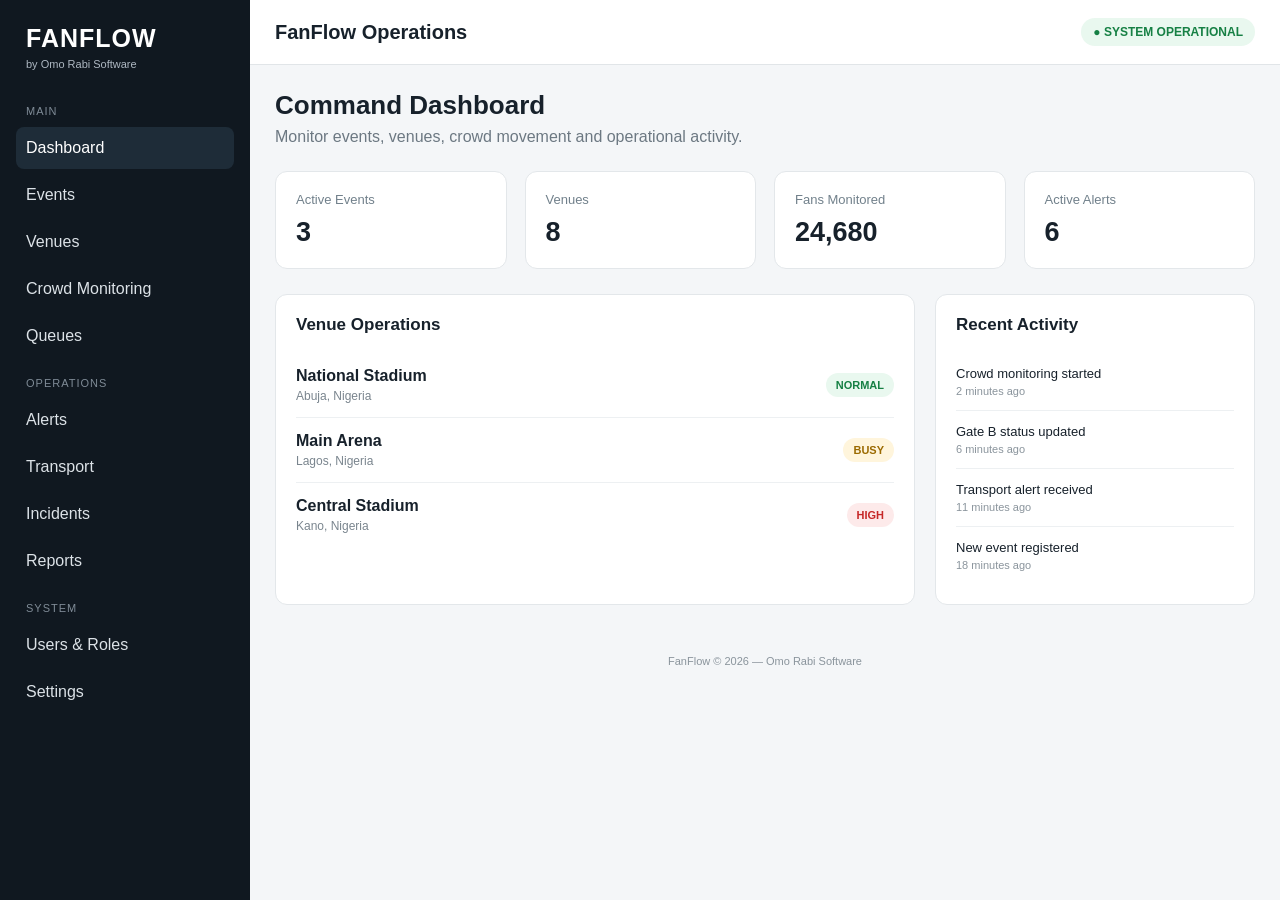
==== commit 61719b3b: "Add files via upload" ====
--- a/index.html
+++ b/index.html
@@ -1,6087 +1,450 @@
 <!DOCTYPE html>
 <html lang="en">
 <head>
-<meta charset="UTF-8">
-<meta name="viewport" content="width=device-width, initial-scale=1.0">
-
-<title>Billora - Smart Billing</title>
-
-<style>
-*{
-    box-sizing:border-box;
-    margin:0;
-    padding:0;
-}
-
-body{
-    font-family:Arial, sans-serif;
-    background:linear-gradient(135deg,#dbeafe,#ede9fe,#dcfce7);
-    color:#172033;
-    min-height:100vh;
-}
-
-.header{
-    background:linear-gradient(135deg,#0f172a,#1e3a8a);
-    color:white;
-    padding:22px 18px;
-}
-
-.logo{
-    font-size:30px;
-    font-weight:bold;
-}
-
-.logo span{
-    color:#38bdf8;
-}
-
-.tagline{
-    margin-top:5px;
-    color:#cbd5e1;
-    font-size:14px;
-}
-
-.container{
-    width:100%;
-    max-width:900px;
-    margin:auto;
-    padding:16px;
-}
-
-/* TOP MENU */
-
-.menu{
-    display:flex;
-    gap:8px;
-    overflow-x:auto;
-    padding:4px 0 18px;
-}
-
-.menu button{
-    border:none;
-    background:white;
-    color:#1e3a8a;
-    padding:11px 15px;
-    border-radius:20px;
-    font-weight:bold;
-    white-space:nowrap;
-    box-shadow:0 4px 12px rgba(0,0,0,.08);
-}
-
-/* TITLES */
-
-.page-title{
-    margin-bottom:18px;
-}
-
-.page-title h2{
-    color:#172554;
-    font-size:25px;
-}
-
-.page-title p{
-    color:#64748b;
-    margin-top:6px;
-}
-
-/* BEAUTIFUL BOXES */
-
-.box{
-    padding:20px;
-    margin-bottom:18px;
-    border-radius:20px;
-    box-shadow:0 10px 25px rgba(15,23,42,.10);
-}
-
-.blue-box{
-    background:linear-gradient(145deg,#eff6ff,#dbeafe);
-}
-
-.purple-box{
-    background:linear-gradient(145deg,#faf5ff,#ede9fe);
-}
-
-.green-box{
-    background:linear-gradient(145deg,#f0fdf4,#dcfce7);
-}
-
-.orange-box{
-    background:linear-gradient(145deg,#fff7ed,#ffedd5);
-}
-
-.cyan-box{
-    background:linear-gradient(145deg,#ecfeff,#cffafe);
-}
-
-.pink-box{
-    background:linear-gradient(145deg,#fdf2f8,#fce7f3);
-}
-
-.dark-box{
-    background:linear-gradient(145deg,#172554,#1e3a8a);
-    color:white;
-}
-
-.box-title{
-    font-size:19px;
-    font-weight:bold;
-    color:#1e3a8a;
-    margin-bottom:15px;
-}
-
-.dark-box .box-title{
-    color:white;
-}
-
-/* DASHBOARD */
-
-.dashboard-grid{
-    display:grid;
-    grid-template-columns:1fr 1fr;
-    gap:12px;
-}
-
-.stat-card{
-    background:white;
-    padding:16px;
-    border-radius:15px;
-    box-shadow:0 5px 15px rgba(0,0,0,.07);
-}
-
-.stat-card small{
-    color:#64748b;
-}
-
-.stat-card strong{
-    display:block;
-    margin-top:7px;
-    font-size:20px;
-    color:#1e3a8a;
-}
-
-/* FORM */
-
-.form-group{
-    margin-bottom:15px;
-}
-
-label{
-    display:block;
-    font-size:13px;
-    font-weight:bold;
-    color:#334155;
-    margin-bottom:7px;
-}
-
-input,
-select,
-textarea{
-    width:100%;
-    padding:14px;
-    border:2px solid #cbd5e1;
-    border-radius:12px;
-    background:white;
-    font-size:15px;
-    outline:none;
-}
-
-input:focus,
-select:focus,
-textarea:focus{
-    border-color:#2563eb;
-}
-
-/* TWO FIELDS */
-
-.two-fields{
-    display:grid;
-    grid-template-columns:1fr 1fr;
-    gap:12px;
-}
-
-/* ITEMS */
-
-.item-box{
-    background:white;
-    padding:16px;
-    border-radius:15px;
-    margin-bottom:12px;
-    border:2px solid #bbf7d0;
-}
-
-.item-number{
-    color:#15803d;
-    font-weight:bold;
-    margin-bottom:12px;
-}
-
-/* BUTTONS */
-
-.btn{
-    width:100%;
-    border:none;
-    padding:15px;
-    border-radius:12px;
-    font-size:15px;
-    font-weight:bold;
-    margin-top:8px;
-}
-
-.blue-btn{
-    background:linear-gradient(135deg,#2563eb,#0891b2);
-    color:white;
-}
-
-.green-btn{
-    background:linear-gradient(135deg,#15803d,#22c55e);
-    color:white;
-}
-
-.orange-btn{
-    background:linear-gradient(135deg,#ea580c,#f59e0b);
-    color:white;
-}
-
-.purple-btn{
-    background:linear-gradient(135deg,#7e22ce,#a855f7);
-    color:white;
-}
-
-/* SUMMARY */
-
-.summary{
-    background:white;
-    padding:16px;
-    border-radius:15px;
-}
-
-.summary-row{
-    display:flex;
-    justify-content:space-between;
-    padding:11px 0;
-    border-bottom:1px solid #e2e8f0;
-}
-
-.summary-row:last-child{
-    border-bottom:none;
-}
-
-.big-total{
-    color:#1e3a8a;
-    font-size:22px;
-}
-
-/* CUSTOMER */
-
-.customer-card{
-    background:white;
-    padding:18px;
-    border-radius:16px;
-    margin-bottom:14px;
-    border-left:5px solid #7c3aed;
-    box-shadow:0 5px 15px rgba(0,0,0,.08);
-}
-
-.customer-card h3{
-    color:#5b21b6;
-    margin-bottom:10px;
-}
-
-/* INVOICE HISTORY */
-
-.invoice-card{
-    background:#f8fafc;
-    padding:14px;
-    border-radius:12px;
-    margin-top:10px;
-}
-
-/* STATUS */
-
-.status{
-    display:inline-block;
-    padding:7px 12px;
-    border-radius:20px;
-    font-size:12px;
-    font-weight:bold;
-}
-
-.unpaid{
-    background:#fee2e2;
-    color:#991b1b;
-}
-
-.partial{
-    background:#fef3c7;
-    color:#92400e;
-}
-
-.paid{
-    background:#dcfce7;
-    color:#166534;
-}
-
-/* HIDE PAGES */
-
-.page{
-    display:none;
-}
-
-.page.active{
-    display:block;
-}
-
-.empty{
-    text-align:center;
-    color:#64748b;
-    padding:25px;
-}
-
-/* PHONE */
-
-@media(max-width:500px){
-
-    .two-fields{
-        grid-template-columns:1fr;
-    }
-
-    .dashboard-grid{
-        grid-template-columns:1fr 1fr;
-    }
-
-}
-
-</style>
+  <meta charset="UTF-8">
+  <meta name="viewport" content="width=device-width, initial-scale=1.0">
+
+  <title>FanFlow — Omo Rabi Software</title>
+
+  <style>
+    * {
+      margin: 0;
+      padding: 0;
+      box-sizing: border-box;
+      font-family: Arial, sans-serif;
+    }
+
+    body {
+      background: #f4f6f8;
+      color: #17212b;
+    }
+
+    .app {
+      display: flex;
+      min-height: 100vh;
+    }
+
+    /* SIDEBAR */
+    .sidebar {
+      width: 250px;
+      background: #101820;
+      color: white;
+      padding: 24px 16px;
+    }
+
+    .brand {
+      margin-bottom: 35px;
+      padding: 0 10px;
+    }
+
+    .brand h1 {
+      font-size: 25px;
+      letter-spacing: 1px;
+    }
+
+    .brand p {
+      font-size: 11px;
+      color: #aeb8c2;
+      margin-top: 5px;
+    }
+
+    .nav-title {
+      font-size: 11px;
+      color: #7f8b96;
+      margin: 20px 10px 10px;
+      text-transform: uppercase;
+      letter-spacing: 1px;
+    }
+
+    .nav-item {
+      display: block;
+      padding: 12px 10px;
+      margin-bottom: 5px;
+      border-radius: 8px;
+      color: #dce2e7;
+      text-decoration: none;
+      cursor: pointer;
+    }
+
+    .nav-item:hover,
+    .nav-item.active {
+      background: #1e2c38;
+      color: white;
+    }
+
+    /* MAIN */
+    .main {
+      flex: 1;
+      min-width: 0;
+    }
+
+    .topbar {
+      background: white;
+      padding: 18px 25px;
+      border-bottom: 1px solid #e1e5e8;
+      display: flex;
+      justify-content: space-between;
+      align-items: center;
+    }
+
+    .topbar h2 {
+      font-size: 20px;
+    }
+
+    .status {
+      background: #e9f8ef;
+      color: #168044;
+      padding: 7px 12px;
+      border-radius: 20px;
+      font-size: 12px;
+      font-weight: bold;
+    }
+
+    .content {
+      padding: 25px;
+    }
+
+    .welcome {
+      margin-bottom: 25px;
+    }
+
+    .welcome h2 {
+      font-size: 26px;
+      margin-bottom: 7px;
+    }
+
+    .welcome p {
+      color: #6c7882;
+    }
+
+    /* STAT CARDS */
+    .stats {
+      display: grid;
+      grid-template-columns: repeat(4, 1fr);
+      gap: 18px;
+      margin-bottom: 25px;
+    }
+
+    .card {
+      background: white;
+      border: 1px solid #e3e7ea;
+      border-radius: 12px;
+      padding: 20px;
+    }
+
+    .card-label {
+      color: #71808b;
+      font-size: 13px;
+      margin-bottom: 10px;
+    }
+
+    .card-value {
+      font-size: 27px;
+      font-weight: bold;
+    }
+
+    /* DASHBOARD */
+    .dashboard-grid {
+      display: grid;
+      grid-template-columns: 2fr 1fr;
+      gap: 20px;
+    }
+
+    .panel {
+      background: white;
+      border: 1px solid #e3e7ea;
+      border-radius: 12px;
+      padding: 20px;
+    }
+
+    .panel h3 {
+      margin-bottom: 18px;
+      font-size: 17px;
+    }
+
+    .venue {
+      display: flex;
+      justify-content: space-between;
+      align-items: center;
+      padding: 14px 0;
+      border-bottom: 1px solid #edf0f2;
+    }
+
+    .venue:last-child {
+      border-bottom: none;
+    }
+
+    .venue-name {
+      font-weight: bold;
+    }
+
+    .venue-location {
+      font-size: 12px;
+      color: #7a858e;
+      margin-top: 4px;
+    }
+
+    .badge {
+      padding: 6px 10px;
+      border-radius: 15px;
+      font-size: 11px;
+      font-weight: bold;
+    }
+
+    .normal {
+      background: #e9f8ef;
+      color: #168044;
+    }
+
+    .busy {
+      background: #fff5dc;
+      color: #9b6a00;
+    }
+
+    .alert {
+      background: #fdeaea;
+      color: #c62828;
+    }
+
+    .activity {
+      padding: 13px 0;
+      border-bottom: 1px solid #edf0f2;
+      font-size: 13px;
+    }
+
+    .activity:last-child {
+      border-bottom: none;
+    }
+
+    .activity-time {
+      color: #8a949c;
+      font-size: 11px;
+      margin-top: 4px;
+    }
+
+    .footer {
+      text-align: center;
+      padding: 25px;
+      color: #8a949c;
+      font-size: 11px;
+    }
+
+    /* MOBILE */
+    @media (max-width: 900px) {
+      .sidebar {
+        width: 210px;
+      }
+
+      .stats {
+        grid-template-columns: repeat(2, 1fr);
+      }
+
+      .dashboard-grid {
+        grid-template-columns: 1fr;
+      }
+    }
+
+    @media (max-width: 650px) {
+      .app {
+        display: block;
+      }
+
+      .sidebar {
+        width: 100%;
+        padding: 15px;
+      }
+
+      .brand {
+        margin-bottom: 15px;
+      }
+
+      .nav-title {
+        display: none;
+      }
+
+      .nav-item {
+        display: inline-block;
+        margin-right: 5px;
+        padding: 8px;
+      }
+
+      .content {
+        padding: 15px;
+      }
+
+      .stats {
+        grid-template-columns: 1fr 1fr;
+        gap: 10px;
+      }
+
+      .card {
+        padding: 15px;
+      }
+
+      .card-value {
+        font-size: 21px;
+      }
+
+      .topbar {
+        padding: 15px;
+      }
+    }
+  </style>
 </head>
 
-<>
-
-<header class="header">
-
-    <div class="logo">
-        Bill<span>ora</span>
-    </div>
-
-    <div class="tagline">
-        Smart Billing for Modern Businesses
-    </div>
-
-</header>
-
-
-<div class="container">
-
-    <!-- MENU -->
-
-    <div class="menu">
-
-        <button>🏠 Dashboard</button>
-
-        <button>🧾 Invoice</button>
-
-        <button>👥 Customers</button>
-
-        <button>📊 Reports</button>
-
-        <button>⚙️ Settings</button>
-
-    </div>
-
-
-    <!-- DASHBOARD -->
-
-    <section class="page active">
-
-        <div class="page-title">
-
-            <h2>Smart Billing Dashboard</h2>
-
-            <p>
-                Manage your invoices, customers and payments easily.
-            </p>
-
+<body>
+
+  <div class="app">
+
+    <!-- SIDEBAR -->
+    <aside class="sidebar">
+
+      <div class="brand">
+        <h1>FANFLOW</h1>
+        <p>by Omo Rabi Software</p>
+      </div>
+
+      <div class="nav-title">Main</div>
+
+      <a class="nav-item active">Dashboard</a>
+<a class="nav-item" href="pages/events.html">Events</a>      
+  <a class="nav-item" href="pages/venues.html">Venues</a>    
+      <a class="nav-item">Crowd Monitoring</a>
+      <a class="nav-item">Queues</a>
+
+      <div class="nav-title">Operations</div>
+
+      <a class="nav-item">Alerts</a>
+      <a class="nav-item">Transport</a>
+      <a class="nav-item">Incidents</a>
+      <a class="nav-item">Reports</a>
+
+      <div class="nav-title">System</div>
+
+      <a class="nav-item">Users & Roles</a>
+      <a class="nav-item">Settings</a>
+
+    </aside>
+
+
+    <!-- MAIN -->
+    <main class="main">
+
+      <header class="topbar">
+        <h2>FanFlow Operations</h2>
+        <div class="status">● SYSTEM OPERATIONAL</div>
+      </header>
+
+
+      <section class="content">
+
+        <div class="welcome">
+          <h2>Command Dashboard</h2>
+          <p>Monitor events, venues, crowd movement and operational activity.</p>
         </div>
 
 
-        <div class="box blue-box">
-
-            <div class="box-title">
-                📊 Business Overview
-            </div>
-
-            <div class="dashboard-grid">
-
-                <div class="stat-card">
-                    <small>Total Invoice</small>
-                    <strong>₦0.00</strong>
-                </div>
-
-                <div class="stat-card">
-                    <small>Total Paid</small>
-                    <strong>₦0.00</strong>
-                </div>
-
-                <div class="stat-card">
-                    <small>Remaining</small>
-                    <strong>₦0.00</strong>
-                </div>
-
-                <div class="stat-card">
-                    <small>Customers</small>
-                    <strong>0</strong>
-                </div>
-
-            </div>
+        <!-- STATISTICS -->
+        <div class="stats">
+
+          <div class="card">
+            <div class="card-label">Active Events</div>
+            <div class="card-value">3</div>
+          </div>
+
+          <div class="card">
+            <div class="card-label">Venues</div>
+            <div class="card-value">8</div>
+          </div>
+
+          <div class="card">
+            <div class="card-label">Fans Monitored</div>
+            <div class="card-value">24,680</div>
+          </div>
+
+          <div class="card">
+            <div class="card-label">Active Alerts</div>
+            <div class="card-value">6</div>
+          </div>
 
         </div>
 
 
-        <!-- QUICK ACTION -->
-
-        <div class="box purple-box">
-
-            <div class="box-title">
-                ⚡ Quick Actions
-            </div>
-
-            <button class="btn blue-btn">
-                ➕ Create New Invoice
-            </button>
-
-            <button class="btn purple-btn">
-                👤 Add Customer
-            </button>
+        <!-- MAIN DASHBOARD -->
+        <div class="dashboard-grid">
+
+          <div class="panel">
+
+            <h3>Venue Operations</h3>
+
+            <div class="venue">
+              <div>
+                <div class="venue-name">National Stadium</div>
+                <div class="venue-location">Abuja, Nigeria</div>
+              </div>
+
+              <span class="badge normal">NORMAL</span>
+            </div>
+
+            <div class="venue">
+              <div>
+                <div class="venue-name">Main Arena</div>
+                <div class="venue-location">Lagos, Nigeria</div>
+              </div>
+
+              <span class="badge busy">BUSY</span>
+            </div>
+
+            <div class="venue">
+              <div>
+                <div class="venue-name">Central Stadium</div>
+                <div class="venue-location">Kano, Nigeria</div>
+              </div>
+
+              <span class="badge alert">HIGH</span>
+            </div>
+
+          </div>
+
+
+          <div class="panel">
+
+            <h3>Recent Activity</h3>
+
+            <div class="activity">
+              Crowd monitoring started
+              <div class="activity-time">2 minutes ago</div>
+            </div>
+
+            <div class="activity">
+              Gate B status updated
+              <div class="activity-time">6 minutes ago</div>
+            </div>
+
+            <div class="activity">
+              Transport alert received
+              <div class="activity-time">11 minutes ago</div>
+            </div>
+
+            <div class="activity">
+              New event registered
+              <div class="activity-time">18 minutes ago</div>
+            </div>
+
+          </div>
 
         </div>
 
-    </section>
-
-
-    <!-- INVOICE PAGE -->
-
-    <section class="page">
-
-        <div class="page-title">
-
-            <h2>🧾 Create Invoice</h2>
-
-            <p>
-                Create a professional invoice for your customer.
-            </p>
-
-        </div>
-
-
-        <!-- CUSTOMER BOX -->
-
-        <div class="box purple-box">
-
-            <div class="box-title">
-                👤 Customer Information
-            </div>
-
-            <div class="form-group">
-
-                <label>Customer Name</label>
-
-                <input
-                    type="text"
-                    placeholder="Enter customer name">
-
-            </div>
-
-            <div class="form-group">
-
-                <label>Customer Phone</label>
-
-                <input
-                    type="tel"
-                    placeholder="Enter customer phone">
-
-            </div>
-
-            <div class="two-fields">
-
-                <div class="form-group">
-
-                    <label>Invoice Number</label>
-
-                    <input
-                        type="text"
-                        placeholder="INV-0001">
-
-                </div>
-
-                <div class="form-group">
-
-                    <label>Invoice Date</label>
-
-                    <input type="date">
-
-                </div>
-
-            </div>
-
-        </div>
-
-
-        <!-- CURRENCY BOX -->
-
-        <div class="box orange-box">
-
-            <div class="box-title">
-                💰 Currency
-            </div>
-
-            <div class="form-group">
-
-                <label>Select Currency</label>
-
-                <select>
-
-                    <option>₦ Nigerian Naira</option>
-
-                    <option>$ US Dollar</option>
-
-                    <option>£ British Pound</option>
-
-                    <option>€ Euro</option>
-
-                    <option>$ Canadian Dollar</option>
-
-                    <option>$ Australian Dollar</option>
-
-                    <option>R South African Rand</option>
-
-                    <option>₵ Ghanaian Cedi</option>
-
-                    <option>KSh Kenyan Shilling</option>
-
-                    <option>د.إ UAE Dirham</option>
-
-                </select>
-
-            </div>
-
-        </div>
-
-
-        <!-- ADD ITEMS -->
-
-        <div class="box green-box">
-
-    <div class="box-title">
-        📦 Products & Services
-    </div>
-
-    <div id="itemsContainer">
-
-        <div class="item-box">
-
-            <div class="item-number">
-                Item 1
-            </div>
-
-            <div class="form-group">
-
-                <label>
-                    Product / Service
-                </label>
-
-                <input
-                    type="text"
-                    class="product-name"
-                    placeholder="Enter item name">
-
-            </div>
-
-            <div class="two-fields">
-
-                <div class="form-group">
-
-                    <label>
-                        Quantity
-                    </label>
-
-                    <input
-                        type="number"
-                        class="product-quantity"
-                        value="1"
-                        min="1">
-
-                </div>
-
-                <div class="form-group">
-
-                    <label>
-                        Price
-                    </label>
-
-                    <input
-                        type="number"
-                        class="product-price"
-                        placeholder="Enter price"
-                        min="0">
-
-                </div>
-
-            </div>
-
-            <div class="item-total-box">
-
-                <span>
-                    Item Total
-                </span>
-
-                <strong class="item-total">
-                    ₦0.00
-                </strong>
-
-            </div>
-
-        </div>
-
-    </div>
-
-
-    <button
-        type="button"
-        id="addAnotherItem"
-        class="btn blue-btn">
-
-        ➕ Add Another Item
-
-    </button>
-
-
-    <div
-        class="order-total-box"
-        style="
-            margin-top:18px;
-            padding:18px;
-            border-radius:14px;
-            background:#dbeafe;
-            border:2px solid #38bdf8;
-            display:flex;
-            justify-content:space-between;
-            align-items:center;
-        ">
-
-        <strong>
-            🛒 ORDER TOTAL
-        </strong>
-
-        <strong
-            id="orderTotalAmount"
-            style="
-                font-size:20px;
-                color:#075985;
-            ">
-
-            ₦0.00
-
-        </strong>
-
-    </div>
-
-        </div>
-
-            
-            
-            
-
-            
-
-                
-                
-                
-
-                
-
-                  
-                    
-                  
-
-                  
-                      
-                      
-
-                
-
-                
-
-                    
-
-                        
-
-                        
-                          
-                          
-                          
-
-                    
-
-                    
-
-                    
-        
-
-            
-                💳 Payment Information
-            </>
-
-            <div class="form-group">
-
-                <label>Discount</label>
-
-                <input
-                    type="number"
-                    placeholder="0"
-                    min="0">
-
-            </div>
-
-            <div class="form-group">
-
-                <label>Amount Paid</label>
-
-                <input
-                    type="number"
-                    placeholder="Enter amount paid"
-                    min="0">
-
-            </div>
-
-            <div class="form-group">
-
-                <label>Payment Method</label>
-
-                <select>
-
-                    <option>Cash</option>
-
-                    <option>Bank Transfer</option>
-
-                    <option>POS</option>
-
-                    <option>Other</option>
-
-                </select>
-
-            </div>
-
-        </>
-
-
-        <!-- INVOICE SUMMARY -->
-
-        <div class="box blue-box">
-
-            <div class="box-title">
-                📋 Invoice Summary
-            </div>
-
-            <div class="summary">
-
-                <div class="summary-row">
-
-                    <span>Subtotal</span>
-
-                    <strong>₦0.00</strong>
-
-                </div>
-
-                <div class="summary-row">
-
-                    <span>Discount</span>
-
-                    <strong>₦0.00</strong>
-
-                </div>
-
-                <div class="summary-row">
-
-                    <span>Total Invoice</span>
-
-                    <strong class="big-total">
-                        ₦0.00
-                    </strong>
-
-                </div>
-
-                <div class="summary-row">
-
-                    <span>Amount Paid</span>
-
-                    <strong>₦0.00</strong>
-
-                </div>
-
-                <div class="summary-row">
-
-                    <span>Remaining Balance</span>
-
-                    <strong>
-                        ₦0.00
-                    </strong>
-
-                </div>
-
-                <div class="summary-row">
-
-                    <span>Status</span>
-
-                    <span class="status unpaid">
-                        Unpaid
-                    </span>
-
-                </div>
-
-            </div>
-
-        </div>
-
-
-        <!-- SAVE INVOICE -->
-
-        <div class="box dark-box">
-
-            <div class="box-title">
-                💾 Invoice Actions
-            </div>
-
-            <button class="btn green-btn">
-                💾 Save Invoice
-            </button>
-
-            <button class="btn orange-btn">
-                🖨️ Print / Save PDF
-            </button>
-
-        </div>
-
-
-        <!-- SAVED INVOICES -->
-
-        <div class="box pink-box">
-
-            <div class="box-title">
-                📚 Saved Invoices
-            </div>
-
-            <div class="invoice-card">
-
-                <div class="empty">
-                    No saved invoices yet.
-                </div>
-
-            </div>
-
-        </div>
-
-    </section>
-
-
-    <!-- CUSTOMERS PAGE -->
-
-    <section class="page">
-
-        <div class="page-title">
-
-            <h2>👥 Customers</h2>
-
-            <p>
-                View customers, invoices and outstanding balances.
-            </p>
-
-        </div>
-
-
-        <div class="box purple-box">
-
-            <div class="box-title">
-                🔎 Search Customer
-            </div>
-
-            <input
-                type="text"
-                placeholder="Search customer...">
-
-        </div>
-
-
-        <div class="customer-card">
-
-            <h3>👤 Customer Name</h3>
-
-            <p>
-                📞 Phone Number
-            </p>
-
-            <br>
-
-            <p>
-                Total Invoices:
-                <strong>0</strong>
-            </p>
-
-            <p>
-                Total Invoice:
-                <strong>₦0.00</strong>
-            </p>
-
-            <p>
-                Total Paid:
-                <strong>₦0.00</strong>
-            </p>
-
-            <p>
-                Remaining Balance:
-                <strong>₦0.00</strong>
-            </p>
-
-            <br>
-
-            <strong>🧾 Customer Invoice History</strong>
-
-            <div class="invoice-card">
-
-                No invoice yet.
-
-            </div>
-
-        </div>
-
-    </section>
-
-
-    <!-- REPORTS PAGE -->
-
-    <section class="page">
-
-        <div class="page-title">
-
-            <h2>📊 Reports</h2>
-
-            <p>
-                See your billing performance.
-            </p>
-
-        </div>
-
-
-        <div class="box blue-box">
-
-            <div class="box-title">
-                📈 Billing Summary
-            </div>
-
-            <div class="dashboard-grid">
-
-                <div class="stat-card">
-                    <small>Total Invoice</small>
-                    <strong>₦0.00</strong>
-                </div>
-
-                <div class="stat-card">
-                    <small>Total Paid</small>
-                    <strong>₦0.00</strong>
-                </div>
-
-                <div class="stat-card">
-                    <small>Outstanding</small>
-                    <strong>₦0.00</strong>
-                </div>
-
-                <div class="stat-card">
-                    <small>Invoices</small>
-                    <strong>0</strong>
-                </div>
-
-            </div>
-
-        </div>
-
-    </section>
-
-
-    <!-- SETTINGS PAGE -->
-
-    <section class="page">
-
-        <div class="page-title">
-
-            <h2>⚙️ Business Settings</h2>
-
-            <p>
-                Add your business information.
-            </p>
-
-        </div>
-
-
-        <div class="box orange-box">
-
-            <div class="box-title">
-                🏢 Business Information
-            </div>
-
-            <div class="form-group">
-
-                <label>Business Name</label>
-
-                <input
-                    type="text"
-                    placeholder="Enter business name">
-
-            </div>
-
-            <div class="form-group">
-
-                <label>Business Phone</label>
-
-                <input
-                    type="tel"
-                    placeholder="Enter business phone">
-
-            </div>
-
-            <div class="form-group">
-
-                <label>Business Email</label>
-
-                <input
-                    type="email"
-                    placeholder="Enter business email">
-
-            </div>
-
-            <div class="form-group">
-
-                <label>Business Address</label>
-
-                <textarea
-                    rows="3"
-                    placeholder="Enter business address"></textarea>
-
-            </div>
-
-            <button class="btn blue-btn">
-                💾 Save Business Information
-            </button>
-
-        </div>
-
-    </section>
-
-</>
-
-<script>
-
-const pages = document.querySelectorAll(".page");
-const menuButtons = document.querySelectorAll(".menu button");
-
-function showPage(pageNumber) {
-
-    pages.forEach(function(page, index) {
-
-        if (index === pageNumber) {
-            page.classList.add("active");
-        } else {
-            page.classList.remove("active");
-        }
-
-    });
-
-    menuButtons.forEach(function(button, index) {
-
-        if (index === pageNumber) {
-
-            button.style.background =
-                "linear-gradient(135deg,#2563eb,#0891b2)";
-
-            button.style.color = "white";
-
-        } else {
-
-            button.style.background = "white";
-
-            button.style.color = "#1e3a8a";
-
-        }
-
-    });
-
-}
-
-menuButtons[0].onclick = function() {
-    showPage(0);
-};
-
-menuButtons[1].onclick = function() {
-    showPage(1);
-};
-
-menuButtons[2].onclick = function() {
-    showPage(2);
-};
-
-menuButtons[3].onclick = function() {
-    showPage(3);
-};
-
-menuButtons[4].onclick = function() {
-    showPage(4);
-};
-
-showPage(0);
-
-</script>
-
-<script>
-
-const invoicePage = pages[1];
-
-const itemsSection =
-    invoicePage.querySelector(".green-box");
-
-const addItemButton =
-    itemsSection.querySelector("button");
-
-let itemCount =
-    itemsSection.querySelectorAll(".item-box").length;
-
-
-function updateItemNumbers() {
-
-    const items =
-        itemsSection.querySelectorAll(".item-box");
-
-    items.forEach(function(item, index) {
-
-        const number =
-            item.querySelector(".item-number");
-
-        number.textContent =
-            "Item " + (index + 1);
-
-    });
-
-    itemCount = items.length;
-
-}
-
-
-function calculateInvoiceTotal() {
-
-    const items =
-        itemsSection.querySelectorAll(".item-box");
-
-    let subtotal = 0;
-
-
-    items.forEach(function(item) {
-
-        const quantity =
-            Number(
-                item.querySelector(
-                    ".product-quantity"
-                ).value
-            ) || 0;
-
-
-        const price =
-            Number(
-                item.querySelector(
-                    ".product-price"
-                ).value
-            ) || 0;
-
-
-        const itemTotal =
-            quantity * price;
-
-
-        subtotal += itemTotal;
-
-
-        item.querySelector(
-            ".item-total"
-        ).textContent =
-            "₦" +
-            itemTotal.toFixed(2);
-
-    });
-
-
-    const discount =
-        Number(
-            invoicePage.querySelector(
-                'input[placeholder="0"]'
-            ).value
-        ) || 0;
-
-
-    const total =
-        Math.max(
-            0,
-            subtotal - discount
-        );
-
-
-    const summary =
-        invoicePage.querySelector(".summary");
-
-
-    const rows =
-        summary.querySelectorAll(
-            ".summary-row"
-        );
-
-
-    rows[0].querySelector("strong")
-        .textContent =
-        "₦" + subtotal.toFixed(2);
-
-
-    rows[1].querySelector("strong")
-        .textContent =
-        "₦" + discount.toFixed(2);
-
-
-    rows[2].querySelector("strong")
-        .textContent =
-        "₦" + total.toFixed(2);
-
-
-    const paid =
-        Number(
-            invoicePage.querySelector(
-                'input[placeholder="Enter amount paid"]'
-            ).value
-        ) || 0;
-
-
-    const remaining =
-        Math.max(
-            0,
-            total - paid
-        );
-
-
-    rows[3].querySelector("strong")
-        .textContent =
-        "₦" + paid.toFixed(2);
-
-
-    rows[4].querySelector("strong")
-        .textContent =
-        "₦" + remaining.toFixed(2);
-
-}
-
-
-function addItem() {
-
-    itemCount++;
-
-
-    const item =
-        document.createElement("div");
-
-    item.className =
-        "item-box";
-
-
-    item.innerHTML = `
-
-        <div class="item-number">
-            Item ${itemCount}
-        </div>
-
-        <div class="form-group">
-
-            <label>
-                Product / Service
-            </label>
-
-            <input
-                type="text"
-                class="product-name"
-                placeholder="Enter item name">
-
-        </div>
-
-        <div class="two-fields">
-
-            <div class="form-group">
-
-                <label>
-                    Quantity
-                </label>
-
-                <input
-                    type="number"
-                    class="product-quantity"
-                    value="1"
-                    min="1">
-
-            </div>
-
-            <div class="form-group">
-
-                <label>
-                    Price
-                </label>
-
-                <input
-                    type="number"
-                    class="product-price"
-                    value="0"
-                    min="0"
-                    placeholder="Enter price">
-
-            </div>
-
-        </div>
-
-        <strong>
-            Item Total:
-            <span class="item-total">
-                ₦0.00
-            </span>
-        </strong>
-
-        <button
-            type="button"
-            class="remove-item"
-            style="
-                width:100%;
-                margin-top:12px;
-                padding:12px;
-                border:none;
-                border-radius:10px;
-                background:#fee2e2;
-                color:#991b1b;
-                font-weight:bold;
-            ">
-
-            🗑️ Remove Item
-
-        </button>
-    `;
-
-
-    itemsSection.insertBefore(
-        item,
-        addItemButton
-    );
-
-
-    const quantity =
-        item.querySelector(
-            ".product-quantity"
-        );
-
-
-    const price =
-        item.querySelector(
-            ".product-price"
-        );
-
-
-    quantity.addEventListener(
-        "input",
-        calculateInvoiceTotal
-    );
-
-
-    price.addEventListener(
-        "input",
-        calculateInvoiceTotal
-    );
-
-
-    item.querySelector(
-        ".remove-item"
-    ).onclick =
-        function() {
-
-            item.remove();
-
-            updateItemNumbers();
-
-            calculateInvoiceTotal();
-
-        };
-
-
-    calculateInvoiceTotal();
-
-}
-
-
-addItemButton.onclick =
-    function() {
-
-        addItem();
-
-    };
-
-
-const existingItems =
-    itemsSection.querySelectorAll(
-        ".item-box"
-    );
-
-
-existingItems.forEach(function(item) {
-
-    const quantity =
-        item.querySelector(
-            ".product-quantity"
-        );
-
-
-    const price =
-        item.querySelector(
-            ".product-price"
-        );
-
-
-    quantity.classList.add(
-        "product-quantity"
-    );
-
-
-    price.classList.add(
-        "product-price"
-    );
-
-
-    quantity.addEventListener(
-        "input",
-        calculateInvoiceTotal
-    );
-
-
-    price.addEventListener(
-        "input",
-        calculateInvoiceTotal
-    );
-
-});
-
-
-const discountField =
-    invoicePage.querySelector(
-        'input[placeholder="0"]'
-    );
-
-
-const paidField =
-    invoicePage.querySelector(
-        'input[placeholder="Enter amount paid"]'
-    );
-
-
-discountField.addEventListener(
-    "input",
-    calculateInvoiceTotal
-);
-
-
-paidField.addEventListener(
-    "input",
-    calculateInvoiceTotal
-);
-
-
-updateItemNumbers();
-
-calculateInvoiceTotal();
-
-</script>
-
-<script>
-
-const invoicePage = pages[1];
-
-const itemsSection =
-    invoicePage.querySelector(".green-box");
-
-const addItemButton =
-    itemsSection.querySelector("button");
-
-let itemCount =
-    itemsSection.querySelectorAll(".item-box").length;
-
-
-function updateItemNumbers() {
-
-    const items =
-        itemsSection.querySelectorAll(".item-box");
-
-    items.forEach(function(item, index) {
-
-        const number =
-            item.querySelector(".item-number");
-
-        number.textContent =
-            "Item " + (index + 1);
-
-    });
-
-    itemCount = items.length;
-
-}
-
-
-function calculateInvoiceTotal() {
-
-    const items =
-        itemsSection.querySelectorAll(".item-box");
-
-    let subtotal = 0;
-
-
-    items.forEach(function(item) {
-
-        const quantity =
-            Number(
-                item.querySelector(
-                    ".product-quantity"
-                ).value
-            ) || 0;
-
-
-        const price =
-            Number(
-                item.querySelector(
-                    ".product-price"
-                ).value
-            ) || 0;
-
-
-        const itemTotal =
-            quantity * price;
-
-
-        subtotal += itemTotal;
-
-
-        item.querySelector(
-            ".item-total"
-        ).textContent =
-            "₦" +
-            itemTotal.toFixed(2);
-
-    });
-
-
-    const discount =
-        Number(
-            invoicePage.querySelector(
-                'input[placeholder="0"]'
-            ).value
-        ) || 0;
-
-
-    const total =
-        Math.max(
-            0,
-            subtotal - discount
-        );
-
-
-    const summary =
-        invoicePage.querySelector(".summary");
-
-
-    const rows =
-        summary.querySelectorAll(
-            ".summary-row"
-        );
-
-
-    rows[0].querySelector("strong")
-        .textContent =
-        "₦" + subtotal.toFixed(2);
-
-
-    rows[1].querySelector("strong")
-        .textContent =
-        "₦" + discount.toFixed(2);
-
-
-    rows[2].querySelector("strong")
-        .textContent =
-        "₦" + total.toFixed(2);
-
-
-    const paid =
-        Number(
-            invoicePage.querySelector(
-                'input[placeholder="Enter amount paid"]'
-            ).value
-        ) || 0;
-
-
-    const remaining =
-        Math.max(
-            0,
-            total - paid
-        );
-
-
-    rows[3].querySelector("strong")
-        .textContent =
-        "₦" + paid.toFixed(2);
-
-
-    rows[4].querySelector("strong")
-        .textContent =
-        "₦" + remaining.toFixed(2);
-
-}
-
-
-function addItem() {
-
-    itemCount++;
-
-
-    const item =
-        document.createElement("div");
-
-    item.className =
-        "item-box";
-
-
-    item.innerHTML = `
-
-        <div class="item-number">
-            Item ${itemCount}
-        </div>
-
-        <div class="form-group">
-
-            <label>
-                Product / Service
-            </label>
-
-            <input
-                type="text"
-                class="product-name"
-                placeholder="Enter item name">
-
-        </div>
-
-        <div class="two-fields">
-
-            <div class="form-group">
-
-                <label>
-                    Quantity
-                </label>
-
-                <input
-                    type="number"
-                    class="product-quantity"
-                    value="1"
-                    min="1">
-
-            </div>
-
-            <div class="form-group">
-
-                <label>
-                    Price
-                </label>
-
-                <input
-                    type="number"
-                    class="product-price"
-                    value="0"
-                    min="0"
-                    placeholder="Enter price">
-
-            </div>
-
-        </div>
-
-        <strong>
-            Item Total:
-            <span class="item-total">
-                ₦0.00
-            </span>
-        </strong>
-
-        <button
-            type="button"
-            class="remove-item"
-            style="
-                width:100%;
-                margin-top:12px;
-                padding:12px;
-                border:none;
-                border-radius:10px;
-                background:#fee2e2;
-                color:#991b1b;
-                font-weight:bold;
-            ">
-
-            🗑️ Remove Item
-
-        </button>
-    `;
-
-
-    itemsSection.insertBefore(
-        item,
-        addItemButton
-    );
-
-
-    const quantity =
-        item.querySelector(
-            ".product-quantity"
-        );
-
-
-    const price =
-        item.querySelector(
-            ".product-price"
-        );
-
-
-    quantity.addEventListener(
-        "input",
-        calculateInvoiceTotal
-    );
-
-
-    price.addEventListener(
-        "input",
-        calculateInvoiceTotal
-    );
-
-
-    item.querySelector(
-        ".remove-item"
-    ).onclick =
-        function() {
-
-            item.remove();
-
-            updateItemNumbers();
-
-            calculateInvoiceTotal();
-
-        };
-
-
-    calculateInvoiceTotal();
-
-}
-
-
-addItemButton.onclick =
-    function() {
-
-        addItem();
-
-    };
-
-
-const existingItems =
-    itemsSection.querySelectorAll(
-        ".item-box"
-    );
-
-
-existingItems.forEach(function(item) {
-
-    const quantity =
-        item.querySelector(
-            ".product-quantity"
-        );
-
-
-    const price =
-        item.querySelector(
-            ".product-price"
-        );
-
-
-    quantity.classList.add(
-        "product-quantity"
-    );
-
-
-    price.classList.add(
-        "product-price"
-    );
-
-
-    quantity.addEventListener(
-        "input",
-        calculateInvoiceTotal
-    );
-
-
-    price.addEventListener(
-        "input",
-        calculateInvoiceTotal
-    );
-
-});
-
-
-const discountField =
-    invoicePage.querySelector(
-        'input[placeholder="0"]'
-    );
-
-
-const paidField =
-    invoicePage.querySelector(
-        'input[placeholder="Enter amount paid"]'
-    );
-
-
-discountField.addEventListener(
-    "input",
-    calculateInvoiceTotal
-);
-
-
-paidField.addEventListener(
-    "input",
-    calculateInvoiceTotal
-);
-
-
-updateItemNumbers();
-
-calculateInvoiceTotal();
-
-</script>
-<script>
-
-const customerPage = pages[2];
-
-const customerSearch =
-    customerPage.querySelector("input");
-
-
-/* =========================
-   CUSTOMER STORAGE
-========================= */
-
-function getCustomers() {
-
-    try {
-
-        return JSON.parse(
-            localStorage.getItem(
-                "billoraCustomers"
-            )
-        ) || [];
-
-    } catch (error) {
-
-        return [];
-
-    }
-
-}
-
-
-function saveCustomers(customers) {
-
-    localStorage.setItem(
-        "billoraCustomers",
-        JSON.stringify(customers)
-    );
-
-}
-
-
-/* =========================
-   ADD CUSTOMER BOX
-========================= */
-
-const customerBox =
-    document.createElement("div");
-
-customerBox.className =
-    "box purple-box";
-
-customerBox.innerHTML = `
-
-    <div class="box-title">
-        👤 Add New Customer
-    </div>
-
-    <div class="form-group">
-
-        <label>
-            Customer Name
-        </label>
-
-        <input
-            type="text"
-            id="newCustomerName"
-            placeholder="Enter customer name">
-
-    </div>
-
-    <div class="form-group">
-
-        <label>
-            Customer Phone
-        </label>
-
-        <input
-            type="tel"
-            id="newCustomerPhone"
-            placeholder="Enter customer phone">
-
-    </div>
-
-    <div class="form-group">
-
-        <label>
-            Customer Email
-        </label>
-
-        <input
-            type="email"
-            id="newCustomerEmail"
-            placeholder="Enter customer email">
-
-    </div>
-
-    <button
-        type="button"
-        class="btn purple-btn"
-        id="saveCustomerButton">
-
-        💾 Save Customer
-
-    </button>
-
-`;
-
-
-customerPage.insertBefore(
-    customerBox,
-    customerPage.children[2]
-);
-
-
-/* =========================
-   SAVE CUSTOMER
-========================= */
-
-document
-    .getElementById(
-        "saveCustomerButton"
-    )
-    .onclick = function() {
-
-        const name =
-            document.getElementById(
-                "newCustomerName"
-            ).value.trim();
-
-
-        const phone =
-            document.getElementById(
-                "newCustomerPhone"
-            ).value.trim();
-
-
-        const email =
-            document.getElementById(
-                "newCustomerEmail"
-            ).value.trim();
-
-
-        if (!name) {
-
-            alert(
-                "Please enter the customer name."
-            );
-
-            return;
-
-        }
-
-
-        const customers =
-            getCustomers();
-
-
-        const alreadyExists =
-            customers.some(
-                function(customer) {
-
-                    return customer.name
-                        .toLowerCase()
-                        === name.toLowerCase();
-
-                }
-            );
-
-
-        if (alreadyExists) {
-
-            alert(
-                "This customer already exists."
-            );
-
-            return;
-
-        }
-
-
-        customers.push({
-
-            id: Date.now(),
-
-            name: name,
-
-            phone: phone,
-
-            email: email
-
-        });
-
-
-        saveCustomers(customers);
-
-
-        alert(
-            "Customer saved successfully!"
-        );
-
-
-        document.getElementById(
-            "newCustomerName"
-        ).value = "";
-
-
-        document.getElementById(
-            "newCustomerPhone"
-        ).value = "";
-
-
-        document.getElementById(
-            "newCustomerEmail"
-        ).value = "";
-
-
-        displayCustomers();
-
-    };
-
-
-/* =========================
-   DISPLAY CUSTOMERS
-========================= */
-
-function displayCustomers() {
-
-    const oldCards =
-        customerPage.querySelectorAll(
-            ".customer-card"
-        );
-
-
-    oldCards.forEach(
-        function(card) {
-
-            card.remove();
-
-        }
-    );
-
-
-    const customers =
-        getCustomers();
-
-
-    const invoices =
-        getInvoicesSafely();
-
-
-    const search =
-        customerSearch.value
-            .toLowerCase()
-            .trim();
-
-
-    const filtered =
-        customers.filter(
-            function(customer) {
-
-                return (
-                    !search ||
-                    customer.name
-                        .toLowerCase()
-                        .includes(search)
-                );
-
-            }
-        );
-
-
-    if (filtered.length === 0) {
-
-        const empty =
-            document.createElement(
-                "div"
-            );
-
-        empty.className =
-            "customer-card";
-
-
-        empty.innerHTML = `
-
-            <div class="empty">
-
-                No saved customers yet.
-
-            </div>
-
-        `;
-
-
-        customerPage.appendChild(
-            empty
-        );
-
-        return;
-
-    }
-
-
-    filtered.forEach(
-        function(customer) {
-
-            const customerInvoices =
-                invoices.filter(
-                    function(invoice) {
-
-                        return invoice.customer
-                            .toLowerCase()
-                            === customer.name
-                                .toLowerCase();
-
-                    }
-                );
-
-
-            let total = 0;
-
-            let paid = 0;
-
-            let balance = 0;
-
-
-            customerInvoices.forEach(
-                function(invoice) {
-
-                    total +=
-                        Number(invoice.total) || 0;
-
-                    paid +=
-                        Number(invoice.paid) || 0;
-
-                    balance +=
-                        Number(invoice.balance) || 0;
-
-                }
-            );
-
-
-            const card =
-                document.createElement(
-                    "div"
-                );
-
-
-            card.className =
-                "customer-card";
-
-
-            card.innerHTML = `
-
-                <h3>
-                    👤 ${customer.name}
-                </h3>
-
-                <p>
-                    📞 ${
-                        customer.phone ||
-                        "No phone number"
-                    }
-                </p>
-
-                <p>
-                    ✉️ ${
-                        customer.email ||
-                        "No email"
-                    }
-                </p>
-
-                <br>
-
-                <p>
-                    Total Invoices:
-                    <strong>
-                        ${customerInvoices.length}
-                    </strong>
-                </p>
-
-                <p>
-                    Total Invoice:
-                    <strong>
-                        ₦${total.toFixed(2)}
-                    </strong>
-                </p>
-
-                <p>
-                    Total Paid:
-                    <strong>
-                        ₦${paid.toFixed(2)}
-                    </strong>
-                </p>
-
-                <p>
-                    Remaining Balance:
-                    <strong style="color:#dc2626;">
-                        ₦${balance.toFixed(2)}
-                    </strong>
-                </p>
-
-                <br>
-
-                <strong>
-                    🧾 Customer Invoice History
-                </strong>
-
-            `;
-
-
-            if (
-                customerInvoices.length === 0
-            ) {
-
-                const noInvoice =
-                    document.createElement(
-                        "div"
-                    );
-
-
-                noInvoice.className =
-                    "invoice-card";
-
-
-                noInvoice.textContent =
-                    "No invoice for this customer yet.";
-
-
-                card.appendChild(
-                    noInvoice
-                );
-
-            }
-
-
-            customerInvoices.forEach(
-                function(invoice) {
-
-                    const invoiceCard =
-                        document.createElement(
-                            "div"
-                        );
-
-
-                    invoiceCard.className =
-                        "invoice-card";
-
-
-                    invoiceCard.innerHTML = `
-
-                        <strong>
-                            ${invoice.number}
-                        </strong>
-
-                        <p>
-                            Total:
-                            ₦${Number(
-                                invoice.total
-                            ).toFixed(2)}
-                        </p>
-
-                        <p>
-                            Paid:
-                            ₦${Number(
-                                invoice.paid
-                            ).toFixed(2)}
-                        </p>
-
-                        <p>
-                            Remaining:
-                            ₦${Number(
-                                invoice.balance
-                            ).toFixed(2)}
-                        </p>
-
-                        <br>
-
-                        <span class="status ${
-                            invoice.status === "Paid"
-                            ? "paid"
-                            : invoice.status === "Partially Paid"
-                            ? "partial"
-                            : "unpaid"
-                        }">
-
-                            ${invoice.status}
-
-                        </span>
-
-                    `;
-
-
-                    card.appendChild(
-                        invoiceCard
-                    );
-
-                }
-            );
-
-
-            customerPage.appendChild(
-                card
-            );
-
-        }
-    );
-
-}
-
-
-/* =========================
-   SAFE INVOICE READER
-========================= */
-
-function getInvoicesSafely() {
-
-    try {
-
-        return JSON.parse(
-            localStorage.getItem(
-                "billoraInvoices"
-            )
-        ) || [];
-
-    } catch (error) {
-
-        return [];
-
-    }
-
-}
-
-
-customerSearch.addEventListener(
-    "input",
-    displayCustomers
-);
-
-
-displayCustomers();
-
-
-</script>
-<script>
-
-/* =========================
-   SAVED CUSTOMER SELECTOR
-========================= */
-
-const invoiceCustomerBox =
-    invoicePage.querySelector(".purple-box");
-
-const customerNameInput =
-    invoicePage.querySelector(
-        'input[placeholder="Enter customer name"]'
-    );
-
-
-const savedCustomerGroup =
-    document.createElement("div");
-
-savedCustomerGroup.className =
-    "form-group";
-
-
-savedCustomerGroup.innerHTML = `
-
-    <label>
-        Select Saved Customer
-    </label>
-
-    <select id="savedCustomerSelect">
-
-        <option value="">
-            -- Select a saved customer --
-        </option>
-
-    </select>
-
-`;
-
-
-invoiceCustomerBox.insertBefore(
-    savedCustomerGroup,
-    customerNameInput.parentElement
-);
-
-
-const savedCustomerSelect =
-    document.getElementById(
-        "savedCustomerSelect"
-    );
-
-
-function loadSavedCustomers() {
-
-    const customers =
-        getCustomers();
-
-
-    savedCustomerSelect.innerHTML = `
-
-        <option value="">
-            -- Select a saved customer --
-        </option>
-
-    `;
-
-
-    customers.forEach(
-        function(customer) {
-
-            const option =
-                document.createElement(
-                    "option"
-                );
-
-
-            option.value =
-                customer.id;
-
-
-            option.textContent =
-                customer.name;
-
-
-            savedCustomerSelect.appendChild(
-                option
-            );
-
-        }
-    );
-
-}
-
-
-savedCustomerSelect.addEventListener(
-    "change",
-    function() {
-
-        const customerId =
-            Number(
-                savedCustomerSelect.value
-            );
-
-
-        if (!customerId) {
-
-            return;
-
-        }
-
-
-        const customers =
-            getCustomers();
-
-
-        const customer =
-            customers.find(
-                function(item) {
-
-                    return item.id === customerId;
-
-                }
-            );
-
-
-        if (!customer) {
-
-            return;
-
-        }
-
-
-        customerNameInput.value =
-            customer.name;
-
-
-        const phoneInput =
-            invoicePage.querySelector(
-                'input[placeholder="Enter customer phone"]'
-            );
-
-
-        if (phoneInput) {
-
-            phoneInput.value =
-                customer.phone || "";
-
-        }
-
-    }
-);
-
-
-/* =========================
-   AUTOMATIC INVOICE NUMBER
-========================= */
-
-function getNextInvoiceNumber() {
-
-    const invoices =
-        getInvoicesSafely();
-
-
-    let highestNumber = 0;
-
-
-    invoices.forEach(
-        function(invoice) {
-
-            const match =
-                String(
-                    invoice.number || ""
-                ).match(
-                    /INV-(\d+)/
-                );
-
-
-            if (match) {
-
-                const number =
-                    Number(match[1]);
-
-
-                if (
-                    number > highestNumber
-                ) {
-
-                    highestNumber =
-                        number;
-
-                }
-
-            }
-
-        }
-    );
-
-
-    return "INV-" +
-        String(
-            highestNumber + 1
-        ).padStart(4, "0");
-
-}
-
-
-function setAutomaticInvoiceNumber() {
-
-    const invoiceNumberInput =
-        invoicePage.querySelector(
-            'input[placeholder="INV-0001"]'
-        );
-
-
-    if (!invoiceNumberInput) {
-
-        return;
-
-    }
-
-
-    invoiceNumberInput.value =
-        getNextInvoiceNumber();
-
-
-    invoiceNumberInput.readOnly =
-        true;
-
-
-    invoiceNumberInput.style.background =
-        "#f1f5f9";
-
-
-    invoiceNumberInput.style.color =
-        "#475569";
-
-}
-
-
-loadSavedCustomers();
-
-setAutomaticInvoiceNumber();
-
-</script>
-
-<script>
-
-/* =========================
-   SAVE INVOICE
-========================= */
-
-const saveButton =
-    invoicePage.querySelector(
-        ".dark-box .green-btn"
-    );
-
-
-saveButton.onclick = function () {
-
-    const customerName =
-        customerNameInput.value.trim();
-
-
-    if (!customerName) {
-
-        alert(
-            "Please select or enter a customer."
-        );
-
-        return;
-
-    }
-
-
-    const items =
-        itemsSection.querySelectorAll(
-            ".item-box"
-        );
-
-
-    const invoiceItems = [];
-
-
-    items.forEach(function (item) {
-
-        const name =
-            item.querySelector(
-                ".product-name"
-            ).value.trim();
-
-
-        const quantity =
-            Number(
-                item.querySelector(
-                    ".product-quantity"
-                ).value
-            ) || 0;
-
-
-        const price =
-            Number(
-                item.querySelector(
-                    ".product-price"
-                ).value
-            ) || 0;
-
-
-        if (name && quantity > 0) {
-
-            invoiceItems.push({
-
-                name: name,
-
-                quantity: quantity,
-
-                price: price,
-
-                total: quantity * price
-
-            });
-
-        }
-
-    });
-
-
-    if (invoiceItems.length === 0) {
-
-        alert(
-            "Please add at least one item."
-        );
-
-        return;
-
-    }
-
-
-    calculateInvoiceTotal();
-
-
-    const summaryRows =
-        invoicePage.querySelectorAll(
-            ".summary-row"
-        );
-
-
-    const totalText =
-        summaryRows[2]
-            .querySelector("strong")
-            .textContent;
-
-
-    const paidText =
-        summaryRows[3]
-            .querySelector("strong")
-            .textContent;
-
-
-    const remainingText =
-        summaryRows[4]
-            .querySelector("strong")
-            .textContent;
-
-
-    const total =
-        Number(
-            totalText.replace(
-                /[^0-9.-]/g,
-                ""
-            )
-        ) || 0;
-
-
-    const paid =
-        Number(
-            paidText.replace(
-                /[^0-9.-]/g,
-                ""
-            )
-        ) || 0;
-
-
-    const remaining =
-        Number(
-            remainingText.replace(
-                /[^0-9.-]/g,
-                ""
-            )
-        ) || 0;
-
-
-    let status = "Unpaid";
-
-
-    if (total > 0 && paid >= total) {
-
-        status = "Paid";
-
-    } else if (paid > 0) {
-
-        status = "Partially Paid";
-
-    }
-
-
-    const invoices =
-        getInvoicesSafely();
-
-
-    const invoice = {
-
-        id: Date.now(),
-
-        number:
-            invoicePage.querySelector(
-                'input[placeholder="INV-0001"]'
-            ).value,
-
-        date:
-            invoicePage.querySelector(
-                'input[type="date"]'
-            ).value,
-
-        customer:
-            customerName,
-
-        phone:
-            invoicePage.querySelector(
-                'input[placeholder="Enter customer phone"]'
-            ).value.trim(),
-
-        currency:
-            currencySelect.value,
-
-        items:
-            invoiceItems,
-
-        total:
-            total,
-
-        paid:
-            paid,
-
-        balance:
-            remaining,
-
-        paymentMethod:
-            paymentSelect.value,
-
-        status:
-            status
-
-    };
-
-
-    invoices.push(invoice);
-
-    localStorage.setItem(
-        "billoraInvoices",
-        JSON.stringify(invoices)
-    );
-
-
-    alert(
-        "Invoice saved successfully!"
-    );
-
-
-    displaySavedInvoices();
-
-    setAutomaticInvoiceNumber();
-
-};
-
-
-/* =========================
-   DISPLAY SAVED INVOICES
-========================= */
-
-function displaySavedInvoices() {
-
-    const historyBox =
-        invoicePage.querySelector(
-            ".pink-box"
-        );
-
-
-    const oldCards =
-        historyBox.querySelectorAll(
-            ".invoice-card"
-        );
-
-
-    oldCards.forEach(function (card) {
-
-        card.remove();
-
-    });
-
-
-    const invoices =
-        getInvoicesSafely();
-
-
-    if (invoices.length === 0) {
-
-        const empty =
-            document.createElement(
-                "div"
-            );
-
-
-        empty.className =
-            "invoice-card";
-
-
-        empty.textContent =
-            "No saved invoices yet.";
-
-
-        historyBox.appendChild(
-            empty
-        );
-
-
-        return;
-
-    }
-
-
-    invoices
-        .slice()
-        .reverse()
-        .forEach(function (invoice) {
-
-            const card =
-                document.createElement(
-                    "div"
-                );
-
-
-            card.className =
-                "invoice-card";
-
-
-            let statusClass =
-                "unpaid";
-
-
-            if (invoice.status === "Paid") {
-
-                statusClass = "paid";
-
-            } else if (
-                invoice.status ===
-                "Partially Paid"
-            ) {
-
-                statusClass = "partial";
-
-            }
-
-
-            card.innerHTML = `
-
-                <strong>
-                    🧾 ${invoice.number}
-                </strong>
-
-                <p>
-                    Customer:
-                    ${invoice.customer}
-                </p>
-
-                <p>
-                    Total:
-                    ${invoice.currency}
-                    ${Number(invoice.total).toFixed(2)}
-                </p>
-
-                <p>
-                    Paid:
-                    ${invoice.currency}
-                    ${Number(invoice.paid).toFixed(2)}
-                </p>
-
-                <p>
-                    Remaining:
-                    ${invoice.currency}
-                    ${Number(invoice.balance).toFixed(2)}
-                </p>
-
-                <p>
-                    Payment:
-                    ${invoice.paymentMethod}
-                </p>
-
-                <br>
-
-                <span class="status ${statusClass}">
-                    ${invoice.status}
-                </span>
-
-            `;
-
-
-            historyBox.appendChild(
-                card
-            );
-
-        });
-
-}
-
-
-displaySavedInvoices();
-
-</script>
-<script>
-
-/* =========================
-   CUSTOMER INVOICE HISTORY
-========================= */
-
-function showCustomerHistory(customerName) {
-
-    const invoices =
-        getInvoicesSafely();
-
-    const customerInvoices =
-        invoices.filter(function(invoice) {
-
-            return invoice.customer
-                .toLowerCase()
-                === customerName
-                    .toLowerCase();
-
-        });
-
-
-    let total = 0;
-    let paid = 0;
-    let balance = 0;
-
-
-    customerInvoices.forEach(
-        function(invoice) {
-
-            total +=
-                Number(invoice.total) || 0;
-
-            paid +=
-                Number(invoice.paid) || 0;
-
-            balance +=
-                Number(invoice.balance) || 0;
-
-        }
-    );
-
-
-    return {
-
-        invoices:
-            customerInvoices,
-
-        total:
-            total,
-
-        paid:
-            paid,
-
-        balance:
-            balance
-
-    };
-
-}
-
-
-/* =========================
-   UPDATE DASHBOARD
-========================= */
-
-function updateDashboardTotals() {
-
-    const invoices =
-        getInvoicesSafely();
-
-
-    let total = 0;
-    let paid = 0;
-    let balance = 0;
-
-
-    invoices.forEach(function(invoice) {
-
-        total +=
-            Number(invoice.total) || 0;
-
-        paid +=
-            Number(invoice.paid) || 0;
-
-        balance +=
-            Number(invoice.balance) || 0;
-
-    });
-
-
-    const dashboard =
-        pages[0];
-
-
-    const cards =
-        dashboard.querySelectorAll(
-            ".stat-card strong"
-        );
-
-
-    if (cards.length >= 4) {
-
-        cards[0].textContent =
-            "₦" + total.toFixed(2);
-
-
-        cards[1].textContent =
-            "₦" + paid.toFixed(2);
-
-
-        cards[2].textContent =
-            "₦" + balance.toFixed(2);
-
-
-        const customers =
-            getCustomers();
-
-
-        cards[3].textContent =
-            customers.length;
-
-    }
-
-}
-
-
-/* =========================
-   UPDATE REPORTS
-========================= */
-
-function updateReportsTotals() {
-
-    const invoices =
-        getInvoicesSafely();
-
-
-    let total = 0;
-    let paid = 0;
-    let balance = 0;
-
-
-    invoices.forEach(function(invoice) {
-
-        total +=
-            Number(invoice.total) || 0;
-
-        paid +=
-            Number(invoice.paid) || 0;
-
-        balance +=
-            Number(invoice.balance) || 0;
-
-    });
-
-
-    const reportPage =
-        pages[3];
-
-
-    const cards =
-        reportPage.querySelectorAll(
-            ".stat-card strong"
-        );
-
-
-    if (cards.length >= 4) {
-
-        cards[0].textContent =
-            "₦" + total.toFixed(2);
-
-
-        cards[1].textContent =
-            "₦" + paid.toFixed(2);
-
-
-        cards[2].textContent =
-            "₦" + balance.toFixed(2);
-
-
-        cards[3].textContent =
-            invoices.length;
-
-    }
-
-}
-
-
-/* =========================
-   REFRESH EVERYTHING
-========================= */
-
-function refreshBillora() {
-
-    displaySavedInvoices();
-
-    displayCustomers();
-
-    updateDashboardTotals();
-
-    updateReportsTotals();
-
-}
-
-
-/* =========================
-   RUN
-========================= */
-
-refreshBillora();
-
-</script>
-
-<script>
-
-/* =========================
-   FIX PAYMENT SECTION
-========================= */
-
-const paymentBox =
-    invoicePage.querySelector(".cyan-box");
-
-
-if (paymentBox) {
-
-    paymentBox.innerHTML = `
-
-        <div class="box-title">
-            💳 Payment Information
-        </div>
-
-        <div class="form-group">
-
-            <label>
-                Discount
-            </label>
-
-            <input
-                type="number"
-                id="invoiceDiscount"
-                value="0"
-                min="0"
-                placeholder="Enter discount">
-
-        </div>
-
-        <div class="form-group">
-
-            <label>
-                Amount Paid
-            </label>
-
-            <input
-                type="number"
-                id="invoiceAmountPaid"
-                value="0"
-                min="0"
-                placeholder="Enter amount paid">
-
-        </div>
-
-        <div class="form-group">
-
-            <label>
-                Payment Method
-            </label>
-
-            <select id="invoicePaymentMethod">
-
-                <option value="Cash">
-                    Cash
-                </option>
-
-                <option value="Bank Transfer">
-                    Bank Transfer
-                </option>
-
-                <option value="POS">
-                    POS
-                </option>
-
-                <option value="Other">
-                    Other
-                </option>
-
-            </select>
-
-        </div>
-
-    `;
-
-}
-
-
-/* =========================
-   CONNECT PAYMENT FIELDS
-========================= */
-
-const newDiscount =
-    document.getElementById(
-        "invoiceDiscount"
-    );
-
-
-const newAmountPaid =
-    document.getElementById(
-        "invoiceAmountPaid"
-    );
-
-
-const newPaymentMethod =
-    document.getElementById(
-        "invoicePaymentMethod"
-    );
-
-
-
-
-    const items =
-        itemsSection.querySelectorAll(
-            ".item-box"
-        );
-
-
-    let subtotal = 0;
-
-
-    items.forEach(function(item) {
-
-        const quantity =
-            Number(
-                item.querySelector(
-                    ".product-quantity"
-                ).value
-            ) || 0;
-
-
-        const price =
-            Number(
-                item.querySelector(
-                    ".product-price"
-                ).value
-            ) || 0;
-
-
-        subtotal +=
-            quantity * price;
-
-    });
-
-
-    const discount =
-        Math.max(
-            0,
-            Number(
-                newDiscount.value
-            ) || 0
-        );
-
-
-    const total =
-        Math.max(
-            0,
-            subtotal - discount
-        );
-
-
-    let paid =
-        Math.max(
-            0,
-            Number(
-                newAmountPaid.value
-            ) || 0
-        );
-
-
-    if (paid > total) {
-
-        paid = total;
-
-        newAmountPaid.value =
-            total;
-
-    }
-
-
-    const remaining =
-        Math.max(
-            0,
-            total - paid
-        );
-
-
-    let status =
-        "Unpaid";
-
-
-    if (
-        total > 0 &&
-        paid >= total
-    ) {
-
-        status = "Paid";
-
-    }
-    else if (paid > 0) {
-
-        status =
-            "Partially Paid";
-
-    }
-
-
-    const rows =
-        invoicePage.querySelectorAll(
-            ".summary-row"
-        );
-
-
-    rows[0]
-        .querySelector("strong")
-        .textContent =
-        "₦" +
-        subtotal.toFixed(2);
-
-
-    rows[1]
-        .querySelector("strong")
-        .textContent =
-        "₦" +
-        discount.toFixed(2);
-
-
-    rows[2]
-        .querySelector("strong")
-        .textContent =
-        "₦" +
-        total.toFixed(2);
-
-
-    rows[3]
-        .querySelector("strong")
-        .textContent =
-        "₦" +
-        paid.toFixed(2);
-
-
-    rows[4]
-        .querySelector("strong")
-        .textContent =
-        "₦" +
-        remaining.toFixed(2);
-
-
-    const statusElement =
-        rows[5].querySelector(
-            ".status"
-        );
-
-
-    statusElement.textContent =
-        status;
-
-
-    statusElement.className =
-        "status " +
-        (
-            status === "Paid"
-            ? "paid"
-            : status === "Partially Paid"
-            ? "partial"
-            : "unpaid"
-        );
-
-
-return {
-    subtotal: subtotal,
-    discount: discount,
-    total: total,
-    paid: paid,
-    balance: balance,
-    status: status
-};
-
-        
-          
-
-        
-            
-
-        
-            
-
-        
-          
-
-      
-          
-
-        
-          
-
-
-
-
-newDiscount.addEventListener(
-    "input",
-    calculatePayment
-);
-
-
-newAmountPaid.addEventListener(
-    "input",
-    calculatePayment
-);
-
-
-/* =========================
-   SAVE / DONE BUTTON
-========================= */
-
-const actionBox =
-    invoicePage.querySelector(
-        ".dark-box"
-    );
-
-
-const oldSave =
-    actionBox.querySelector(
-        ".green-btn"
-    );
-
-
-oldSave.textContent =
-    "💾 Save Invoice";
-
-
-oldSave.style.display =
-    "block";
-
-
-oldSave.onclick =
-    function() {
-
-        const customer =
-            customerNameInput.value.trim();
-
-
-        if (!customer) {
-
-            alert(
-                "Please select or enter a customer first."
-            );
-
-            return;
-
-        }
-
-
-        const calculation =
-            calculatePayment();
-
-
-        if (
-            calculation.total <= 0
-        ) {
-
-            alert(
-                "Please add an item and enter its price."
-            );
-
-            return;
-
-        }
-
-
-        const items =
-            [];
-
-
-        itemsSection
-            .querySelectorAll(
-                ".item-box"
-            )
-            .forEach(function(item) {
-
-                const name =
-                    item.querySelector(
-                        ".product-name"
-                    ).value.trim();
-
-
-                const quantity =
-                    Number(
-                        item.querySelector(
-                            ".product-quantity"
-                        ).value
-                    ) || 0;
-
-
-                const price =
-                    Number(
-                        item.querySelector(
-                            ".product-price"
-                        ).value
-                    ) || 0;
-
-
-                if (name) {
-
-                    items.push({
-
-                        name:
-                            name,
-
-                        quantity:
-                            quantity,
-
-                        price:
-                            price,
-
-                        total:
-                            quantity * price
-
-                    });
-
-                }
-
-            });
-
-
-        const invoices =
-            getInvoicesSafely();
-
-
-        const invoice = {
-
-            id:
-                Date.now(),
-
-            number:
-                invoiceNumber.value,
-
-            date:
-                invoiceDate.value,
-
-            customer:
-                customer,
-
-            phone:
-                customerPhone.value,
-
-            items:
-                items,
-
-            subtotal:
-                calculation.subtotal,
-
-            discount:
-                calculation.discount,
-
-            total:
-                calculation.total,
-
-            paid:
-                calculation.paid,
-
-            balance:
-                calculation.remaining,
-
-            paymentMethod:
-                newPaymentMethod.value,
-
-            status:
-                calculation.status
-
-        };
-
-
-        invoices.push(
-            invoice
-        );
-
-
-        localStorage.setItem(
-            "billoraInvoices",
-            JSON.stringify(
-                invoices
-            )
-        );
-
-
-        alert(
-            "Invoice saved successfully!"
-        );
-
-
-        setAutomaticInvoiceNumber();
-
-        displaySavedInvoices();
-
-        displayCustomers();
-
-        updateDashboardTotals();
-
-        updateReportsTotals();
-
-    };
-
-
-calculatePayment();
-
-</script>
-<script>
-
-/* =========================
-   PDF / PRINT INVOICE
-========================= */
-
-function printInvoice(invoice) {
-
-    if (!invoice) {
-
-        alert("Invoice not found.");
-
-        return;
-
-    }
-
-
-    const symbol =
-        currencySymbols[invoice.currency] || "₦";
-
-
-    let itemsHTML = "";
-
-
-    invoice.items.forEach(function(item) {
-
-        itemsHTML += `
-
-            <tr>
-
-                <td>
-                    ${item.name}
-                </td>
-
-                <td>
-                    ${item.quantity}
-                </td>
-
-                <td>
-                    ${symbol}${Number(
-                        item.price
-                    ).toFixed(2)}
-                </td>
-
-                <td>
-                    ${symbol}${Number(
-                        item.total
-                    ).toFixed(2)}
-                </td>
-
-            </tr>
-
-        `;
-
-    });
-
-
-    const printWindow =
-        window.open(
-            "",
-            "_blank"
-        );
-
-
-    if (!printWindow) {
-
-        alert(
-            "Please allow pop-ups in your browser."
-        );
-
-        return;
-
-    }
-
-
-    printWindow.document.write(`
-
-        <!DOCTYPE html>
-
-        <html>
-
-        <head>
-
-            <title>
-                ${invoice.number}
-            </title>
-
-            <style>
-
-                body {
-
-                    font-family:
-                        Arial,
-                        sans-serif;
-
-                    padding:
-                        30px;
-
-                    color:
-                        #172033;
-
-                }
-
-                .invoice {
-
-                    max-width:
-                        800px;
-
-                    margin:
-                        auto;
-
-                }
-
-                h1 {
-
-                    color:
-                        #2563eb;
-
-                    margin-bottom:
-                        5px;
-
-                }
-
-                .top {
-
-                    display:
-                        flex;
-
-                    justify-content:
-                        space-between;
-
-                    margin-bottom:
-                        30px;
-
-                }
-
-                table {
-
-                    width:
-                        100%;
-
-                    border-collapse:
-                        collapse;
-
-                    margin-top:
-                        25px;
-
-                }
-
-                th,
-                td {
-
-                    border:
-                        1px solid #ddd;
-
-                    padding:
-                        10px;
-
-                    text-align:
-                        left;
-
-                }
-
-                th {
-
-                    background:
-                        #eff6ff;
-
-                }
-
-                .summary {
-
-                    margin-top:
-                        25px;
-
-                    margin-left:
-                        auto;
-
-                    max-width:
-                        350px;
-
-                }
-
-                .row {
-
-                    display:
-                        flex;
-
-                    justify-content:
-                        space-between;
-
-                    padding:
-                        8px;
-
-                    border-bottom:
-                        1px solid #eee;
-
-                }
-
-                .balance {
-
-                    font-size:
-                        20px;
-
-                    font-weight:
-                        bold;
-
-                }
-
-                .status {
-
-                    display:
-                        inline-block;
-
-                    padding:
-                        8px 14px;
-
-                    border-radius:
-                        20px;
-
-                    font-weight:
-                        bold;
-
-                    margin-top:
-                        15px;
-
-                }
-
-                .paid {
-
-                    background:
-                        #dcfce7;
-
-                    color:
-                        #166534;
-
-                }
-
-                .partial {
-
-                    background:
-                        #fef3c7;
-
-                    color:
-                        #92400e;
-
-                }
-
-                .unpaid {
-
-                    background:
-                        #fee2e2;
-
-                    color:
-                        #991b1b;
-
-                }
-
-                @media print {
-
-                    body {
-
-                        padding:
-                            0;
-
-                    }
-
-                }
-
-            </style>
-
-        </head>
-
-        <body>
-
-            <div class="invoice">
-
-                <h1>
-                    Billora
-                </h1>
-
-                <p>
-                    Smart Billing
-                </p>
-
-                <div class="top">
-
-                    <div>
-
-                        <strong>
-                            Bill To
-                        </strong>
-
-                        <p>
-                            ${invoice.customer}
-                        </p>
-
-                        <p>
-                            ${invoice.phone || ""}
-                        </p>
-
-                    </div>
-
-                    <div>
-
-                        <strong>
-                            Invoice
-                        </strong>
-
-                        <p>
-                            ${invoice.number}
-                        </p>
-
-                        <p>
-                            ${invoice.date}
-                        </p>
-
-                    </div>
-
-                </div>
-
-
-                <table>
-
-                    <thead>
-
-                        <tr>
-
-                            <th>
-                                Item
-                            </th>
-
-                            <th>
-                                Qty
-                            </th>
-
-                            <th>
-                                Price
-                            </th>
-
-                            <th>
-                                Total
-                            </th>
-
-                        </tr>
-
-                    </thead>
-
-                    <tbody>
-
-                        ${itemsHTML}
-
-                    </tbody>
-
-                </table>
-
-
-                <div class="summary">
-
-                    <div class="row">
-
-                        <span>
-                            Subtotal
-                        </span>
-
-                        <strong>
-                            ${symbol}${Number(
-                                invoice.subtotal
-                            ).toFixed(2)}
-                        </strong>
-
-                    </div>
-
-                    <div class="row">
-
-                        <span>
-                            Discount
-                        </span>
-
-                        <strong>
-                            ${symbol}${Number(
-                                invoice.discount
-                            ).toFixed(2)}
-                        </strong>
-
-                    </div>
-
-                    <div class="row">
-
-                        <span>
-                            Total
-                        </span>
-
-                        <strong>
-                            ${symbol}${Number(
-                                invoice.total
-                            ).toFixed(2)}
-                        </strong>
-
-                    </div>
-
-                    <div class="row">
-
-                        <span>
-                            Amount Paid
-                        </span>
-
-                        <strong>
-                            ${symbol}${Number(
-                                invoice.paid
-                            ).toFixed(2)}
-                        </strong>
-
-                    </div>
-
-                    <div class="row balance">
-
-                        <span>
-                            Balance
-                        </span>
-
-                        <strong>
-                            ${symbol}${Number(
-                                invoice.balance
-                            ).toFixed(2)}
-                        </strong>
-
-                    </div>
-
-                </div>
-
-
-                <p>
-
-                    <strong>
-                        Payment Method:
-                    </strong>
-
-                    ${invoice.paymentMethod}
-
-                </p>
-
-
-                <span class="status ${
-                    invoice.status === "Paid"
-                    ? "paid"
-                    : invoice.status === "Partially Paid"
-                    ? "partial"
-                    : "unpaid"
-                }">
-
-                    ${invoice.status}
-
-                </span>
-
-
-                <p style="
-                    margin-top:40px;
-                    text-align:center;
-                ">
-
-                    Thank you for your business.
-
-                </p>
-
-            </div>
-
-            <script>
-
-                window.onload =
-                    function() {
-
-                        window.print();
-
-                    };
-
-            <\/script>
-
-        </body>
-
-        </html>
-
-    `);
-
-
-    printWindow.document.close();
-
-}
-
-
-/* =========================
-   CONNECT PDF BUTTON
-========================= */
-
-function connectPDFButtons() {
-
-    const pdfButtons =
-        invoicePage.querySelectorAll(
-            "button"
-        );
-
-
-    pdfButtons.forEach(
-        function(button) {
-
-            const text =
-                button.textContent
-                    .toLowerCase();
-
-
-            if (
-                text.includes("pdf") ||
-                text.includes("print")
-            ) {
-
-                button.onclick =
-                    function() {
-
-                        const invoices =
-                            getInvoicesSafely();
-
-
-                        if (
-                            invoices.length === 0
-                        ) {
-
-                            alert(
-                                "Please save an invoice first."
-                            );
-
-                            return;
-
-                        }
-
-
-                        const latestInvoice =
-                            invoices[
-                                invoices.length - 1
-                            ];
-
-
-                        printInvoice(
-                            latestInvoice
-                        );
-
-                    };
-
-            }
-
-        }
-    );
-
-}
-
-
-connectPDFButtons();
-
-</script>
-<script>
-
-/* =========================
-   CREATE & SAVE INVOICE BUTTON
-========================= */
-
-const invoiceActionArea =
-    invoicePage.querySelector(".dark-box");
-
-
-if (invoiceActionArea) {
-
-    const submitInvoiceButton =
-        document.createElement("button");
-
-
-    submitInvoiceButton.type =
-        "button";
-
-
-    submitInvoiceButton.id =
-        "createSaveInvoice";
-
-
-    submitInvoiceButton.innerHTML =
-        "🧾 CREATE & SAVE INVOICE";
-
-
-    submitInvoiceButton.style.width =
-        "100%";
-
-
-    submitInvoiceButton.style.padding =
-        "16px";
-
-
-    submitInvoiceButton.style.marginTop =
-        "15px";
-
-
-    submitInvoiceButton.style.border =
-        "none";
-
-
-    submitInvoiceButton.style.borderRadius =
-        "12px";
-
-
-    submitInvoiceButton.style.background =
-        "linear-gradient(135deg,#2563eb,#0891b2)";
-
-
-    submitInvoiceButton.style.color =
-        "white";
-
-
-    submitInvoiceButton.style.fontSize =
-        "16px";
-
-
-    submitInvoiceButton.style.fontWeight =
-        "bold";
-
-
-    submitInvoiceButton.style.boxShadow =
-        "0 6px 18px rgba(37,99,235,.25)";
-
-
-    invoiceActionArea.appendChild(
-        submitInvoiceButton
-    );
-
-
-    submitInvoiceButton.onclick =
-        function() {
-
-            const customer =
-                customerNameInput.value.trim();
-
-
-            if (!customer) {
-
-                alert(
-                    "Please select the customer first."
-                );
-
-                return;
-
-            }
-
-
-            const items =
-                itemsSection.querySelectorAll(
-                    ".item-box"
-                );
-
-
-            let hasItem = false;
-
-
-            items.forEach(
-                function(item) {
-
-                    const name =
-                        item.querySelector(
-                            ".product-name"
-                        ).value.trim();
-
-
-                    const price =
-                        Number(
-                            item.querySelector(
-                                ".product-price"
-                            ).value
-                        ) || 0;
-
-
-                    if (
-                        name &&
-                        price > 0
-                    ) {
-
-                        hasItem = true;
-
-                    }
-
-                }
-            );
-
-
-            if (!hasItem) {
-
-                alert(
-                    "Please add a product or service with a price."
-                );
-
-                return;
-
-            }
-
-
-            const confirmation =
-                confirm(
-
-                    "Create and save this invoice for " +
-                    customer +
-                    "?"
-
-                );
-
-
-            if (!confirmation) {
-
-                return;
-
-            }
-
-
-            const oldSaveButton =
-                invoiceActionArea.querySelector(
-                    ".green-btn"
-                );
-
-
-            if (oldSaveButton) {
-
-                oldSaveButton.click();
-
-            } else {
-
-                alert(
-                    "Invoice save function is not connected."
-                );
-
-            }
-
-        };
-
-}
-
-</script>
-<script>
-
-/* =========================
-   COMPLETE ORDER CALCULATION
-========================= */
-
-
-
-    const items =
-        itemsSection.querySelectorAll(".item-box");
-
-    let subtotal = 0;
-
-    items.forEach(function(item) {
-
-        const quantity =
-            Number(
-                item.querySelector(
-                    ".product-quantity"
-                ).value
-            ) || 0;
-
-        const price =
-            Number(
-                item.querySelector(
-                    ".product-price"
-                ).value
-            ) || 0;
-
-        const itemTotal =
-            quantity * price;
-
-        subtotal += itemTotal;
-
-        const itemTotalBox =
-            item.querySelector(".item-total");
-
-        if (itemTotalBox) {
-
-            itemTotalBox.textContent =
-                "₦" + itemTotal.toFixed(2);
-
-        }
-
-    });
-
-
-    const discount =
-        Number(
-            document.getElementById(
-                "invoiceDiscount"
-            )?.value
-        ) || 0;
-
-
-    const validDiscount =
-        Math.min(
-            discount,
-            subtotal
-        );
-
-
-    const total =
-        Math.max(
-            0,
-            subtotal - validDiscount
-        );
-
-
-    const paid =
-        Math.min(
-            total,
-            Math.max(
-                0,
-                Number(
-                    document.getElementById(
-                        "invoiceAmountPaid"
-                    )?.value
-                ) || 0
-            )
-        );
-
-
-    const balance =
-        Math.max(
-            0,
-            total - paid
-        );
-
-
-    let status = "Unpaid";
-
-
-    if (
-        total > 0 &&
-        paid === total
-    ) {
-
-        status = "Paid";
-
-    } else if (paid > 0) {
-
-        status = "Partially Paid";
-
-    }
-
-
-    const rows =
-        invoicePage.querySelectorAll(
-            ".summary-row"
-        );
-
-
-    if (rows.length >= 6) {
-
-        rows[0]
-            .querySelector("strong")
-            .textContent =
-            "₦" + subtotal.toFixed(2);
-
-
-        rows[1]
-            .querySelector("strong")
-            .textContent =
-            "₦" + validDiscount.toFixed(2);
-
-
-        rows[2]
-            .querySelector("strong")
-            .textContent =
-            "₦" + total.toFixed(2);
-
-
-        rows[3]
-            .querySelector("strong")
-            .textContent =
-            "₦" + paid.toFixed(2);
-
-
-        rows[4]
-            .querySelector("strong")
-            .textContent =
-            "₦" + balance.toFixed(2);
-
-
-        const statusBox =
-            rows[5].querySelector(
-                ".status"
-            );
-
-
-        if (statusBox) {
-
-            statusBox.textContent =
-                status;
-
-            statusBox.className =
-                "status " +
-                (
-                    status === "Paid"
-                    ? "paid"
-                    : status === "Partially Paid"
-                    ? "partial"
-                    : "unpaid"
-                );
-
-        }
-
-    }
-
-
-    
-
-      
-          
-
-      
-          
-
-        
-          
-
-        
-      
-
-      
-        
-
-        
-            
-
-    
-
-
-
-/* =========================
-   WATCH ORDER FIELDS
-========================= */
-
-function connectOrderCalculation() {
-
-    const fields =
-        itemsSection.querySelectorAll(
-            "input"
-        );
-
-
-    fields.forEach(function(field) {
-
-        field.addEventListener(
-            "input",
-            calculateCustomerOrder
-        );
-
-    });
-
-
-    const discount =
-        document.getElementById(
-            "invoiceDiscount"
-        );
-
-
-    const amountPaid =
-        document.getElementById(
-            "invoiceAmountPaid"
-        );
-
-
-    if (discount) {
-
-        discount.addEventListener(
-            "input",
-            calculateCustomerOrder
-        );
-
-    }
-
-
-    if (amountPaid) {
-
-        amountPaid.addEventListener(
-            "input",
-            calculateCustomerOrder
-        );
-
-    }
-
-}
-
-
-connectOrderCalculation();
-
-calculateCustomerOrder();
-
-
-/* =========================
-   REMOVE CUSTOMER
-========================= */
-
-function addRemoveCustomerButtons() {
-
-    const cards =
-        customerPage.querySelectorAll(
-            ".customer-card"
-        );
-
-
-    cards.forEach(function(card) {
-
-        if (
-            card.querySelector(
-                ".remove-customer-button"
-            )
-        ) {
-
-            return;
-
-        }
-
-
-        const heading =
-            card.querySelector("h3");
-
-
-        if (!heading) {
-
-            return;
-
-        }
-
-
-        const customerName =
-            heading.textContent
-                .replace("👤", "")
-                .trim();
-
-
-        const button =
-            document.createElement(
-                "button"
-            );
-
-
-        button.type =
-            "button";
-
-
-        button.className =
-            "remove-customer-button";
-
-
-        button.textContent =
-            "🗑️ Remove Customer";
-
-
-        button.style.width =
-            "100%";
-
-
-        button.style.marginTop =
-            "15px";
-
-
-        button.style.padding =
-            "12px";
-
-
-        button.style.border =
-            "none";
-
-
-        button.style.borderRadius =
-            "10px";
-
-
-        button.style.background =
-            "#fee2e2";
-
-
-        button.style.color =
-            "#991b1b";
-
-
-        button.style.fontWeight =
-            "bold";
-
-
-        button.onclick =
-            function() {
-
-                const answer =
-                    confirm(
-                        "Remove " +
-                        customerName +
-                        " from saved customers?"
-                    );
-
-
-                if (!answer) {
-
-                    return;
-
-                }
-
-
-                let customers =
-                    getCustomers();
-
-
-                customers =
-                    customers.filter(
-                        function(customer) {
-
-                            return customer.name
-                                .toLowerCase()
-                                !== customerName
-                                    .toLowerCase();
-
-                        }
-                    );
-
-
-                saveCustomers(
-                    customers
-                );
-
-
-                displayCustomers();
-
-                loadSavedCustomers();
-
-
-                alert(
-                    "Customer removed successfully."
-                );
-
-            };
-
-
-        card.appendChild(
-            button
-        );
-
-    });
-
-}
-
-
-/* =========================
-   REFRESH CUSTOMER BUTTONS
-========================= */
-
-const originalDisplayCustomers =
-    displayCustomers;
-
-
-displayCustomers =
-    function() {
-
-        originalDisplayCustomers();
-
-        setTimeout(
-            addRemoveCustomerButtons,
-            50
-        );
-
-    };
-
-
-displayCustomers();
-
-</script>
-<script>
-
-/* =========================
-   ORDER TOTAL BOX
-========================= */
-
-const orderTotalBox =
-    document.createElement("div");
-
-orderTotalBox.id =
-    "orderTotalBox";
-
-orderTotalBox.style.marginTop =
-    "18px";
-
-orderTotalBox.style.padding =
-    "18px";
-
-orderTotalBox.style.borderRadius =
-    "14px";
-
-orderTotalBox.style.background =
-    "linear-gradient(135deg,#dbeafe,#cffafe)";
-
-orderTotalBox.style.border =
-    "2px solid #38bdf8";
-
-orderTotalBox.style.display =
-    "flex";
-
-orderTotalBox.style.justifyContent =
-    "space-between";
-
-orderTotalBox.style.alignItems =
-    "center";
-
-orderTotalBox.innerHTML = `
-
-    <strong>
-        🛒 ORDER TOTAL
-    </strong>
-
-    <strong
-        id="orderTotalAmount"
-        style="
-            font-size:20px;
-            color:#075985;
-        "
-    >
-        ₦0.00
-    </strong>
-
-`;
-
-
-/* Put it directly after the item area */
-
-itemsSection.parentNode.insertBefore(
-    orderTotalBox,
-    itemsSection.nextSibling
-);
-
-
-/* =========================
-   UPDATE ORDER TOTAL
-========================= */
-
-function updateOrderTotalBox() {
-
-    const items =
-        itemsSection.querySelectorAll(
-            ".item-box"
-        );
-
-
-    let total = 0;
-
-
-    items.forEach(function(item) {
-
-        const quantity =
-            Number(
-                item.querySelector(
-                    ".product-quantity"
-                ).value
-            ) || 0;
-
-
-        const price =
-            Number(
-                item.querySelector(
-                    ".product-price"
-                ).value
-            ) || 0;
-
-
-        total +=
-            quantity * price;
-
-    });
-
-
-    document.getElementById(
-        "orderTotalAmount"
-    ).textContent =
-        "₦" + total.toFixed(2);
-
-}
-
-
-/* =========================
-   WATCH ITEM CHANGES
-========================= */
-
-function connectOrderTotalInputs() {
-
-    const inputs =
-        itemsSection.querySelectorAll(
-            "input"
-        );
-
-
-    inputs.forEach(function(input) {
-
-        input.addEventListener(
-            "input",
-            updateOrderTotalBox
-        );
-
-    });
-
-}
-
-
-connectOrderTotalInputs();
-
-updateOrderTotalBox();
-
-</script>
-<script>
-
-/* =========================
-   BILLORA MAIN CALCULATOR
-========================= */
-
-function calculateInvoice() {
-
-    const items =
-        itemsSection.querySelectorAll(
-            ".item-box"
-        );
-
-    let subtotal = 0;
-
-
-    items.forEach(function(item) {
-
-        const quantity =
-            Number(
-                item.querySelector(
-                    ".product-quantity"
-                )?.value
-            ) || 0;
-
-
-        const price =
-            Number(
-                item.querySelector(
-                    ".product-price"
-                )?.value
-            ) || 0;
-
-
-        const itemTotal =
-            quantity * price;
-
-
-        subtotal += itemTotal;
-
-
-        const totalDisplay =
-            item.querySelector(
-                ".item-total"
-            );
-
-
-        if (totalDisplay) {
-
-            totalDisplay.textContent =
-                "₦" +
-                itemTotal.toFixed(2);
-
-        }
-
-    });
-
-
-    /* ORDER TOTAL */
-
-    const orderTotal =
-        document.getElementById(
-            "orderTotalAmount"
-        );
-
-
-    if (orderTotal) {
-
-        orderTotal.textContent =
-            "₦" +
-            subtotal.toFixed(2);
-
-    }
-
-
-    /* DISCOUNT */
-
-    const discountInput =
-        document.getElementById(
-            "invoiceDiscount"
-        );
-
-
-    const discount =
-        Math.max(
-            0,
-            Number(
-                discountInput?.value
-            ) || 0
-        );
-
-
-    const validDiscount =
-        Math.min(
-            discount,
-            subtotal
-        );
-
-
-    /* FINAL TOTAL */
-
-    const total =
-        subtotal -
-        validDiscount;
-
-
-    /* AMOUNT PAID */
-
-    const paidInput =
-        document.getElementById(
-            "invoiceAmountPaid"
-        );
-
-
-    let paid =
-        Math.max(
-            0,
-            Number(
-                paidInput?.value
-            ) || 0
-        );
-
-
-    if (paid > total) {
-
-        paid = total;
-
-        if (paidInput) {
-
-            paidInput.value =
-                paid;
-
-        }
-
-    }
-
-
-    /* BALANCE */
-
-    const balance =
-        Math.max(
-            0,
-            total - paid
-        );
-
-
-    /* PAYMENT STATUS */
-
-    let status =
-        "Unpaid";
-
-
-    if (
-        total > 0 &&
-        paid >= total
-    ) {
-
-        status =
-            "Paid";
-
-    }
-    else if (
-        paid > 0
-    ) {
-
-        status =
-            "Partially Paid";
-
-    }
-
-
-    /* SUMMARY */
-
-    const rows =
-        invoicePage.querySelectorAll(
-            ".summary-row"
-        );
-
-
-    if (rows.length >= 5) {
-
-        rows[0]
-            .querySelector("strong")
-            .textContent =
-            "₦" +
-            subtotal.toFixed(2);
-
-
-        rows[1]
-            .querySelector("strong")
-            .textContent =
-            "₦" +
-            validDiscount.toFixed(2);
-
-
-        rows[2]
-            .querySelector("strong")
-            .textContent =
-            "₦" +
-            total.toFixed(2);
-
-
-        rows[3]
-            .querySelector("strong")
-            .textContent =
-            "₦" +
-            paid.toFixed(2);
-
-
-        rows[4]
-            .querySelector("strong")
-            .textContent =
-            "₦" +
-            balance.toFixed(2);
-
-    }
-
-
-    return {
-
-        subtotal:
-            subtotal,
-
-        discount:
-            validDiscount,
-
-        total:
-            total,
-
-        paid:
-            paid,
-
-        balance:
-            balance,
-
-        status:
-            status
-
-    };
-
-}
-
-
-/* =========================
-   CONNECT ALL PRICE FIELDS
-========================= */
-
-function connectInvoiceCalculator() {
-
-    const inputs =
-        itemsSection.querySelectorAll(
-            "input"
-        );
-
-
-    inputs.forEach(function(input) {
-
-        input.addEventListener(
-            "input",
-            calculateInvoice
-        );
-
-    });
-
-
-    const discount =
-        document.getElementById(
-            "invoiceDiscount"
-        );
-
-
-    const paid =
-        document.getElementById(
-            "invoiceAmountPaid"
-        );
-
-
-    if (discount) {
-
-        discount.addEventListener(
-            "input",
-            calculateInvoice
-        );
-
-    }
-
-
-    if (paid) {
-
-        paid.addEventListener(
-            "input",
-            calculateInvoice
-        );
-
-    }
-
-}
-
-
-/* START CALCULATOR */
-
-connectInvoiceCalculator();
-
-calculateInvoice();
-
-</script>
-<script>
-
-/* =========================
-   BILLORA FINAL CALCULATOR
-========================= */
-
-document.addEventListener(
-    "input",
-    function(event) {
-
-        const target =
-            event.target;
-
-
-        /*
-         * Only calculate when the
-         * user changes quantity,
-         * price, discount or payment.
-         */
-
-        if (
-            target.classList.contains(
-                "product-quantity"
-            ) ||
-            target.classList.contains(
-                "product-price"
-            ) ||
-            target.id ===
-                "invoiceDiscount" ||
-            target.id ===
-                "invoiceAmountPaid"
-        ) {
-
-            runBilloraCalculation();
-
-        }
-
-    }
-);
-
-
-function runBilloraCalculation() {
-
-    const itemBoxes =
-        document.querySelectorAll(
-            ".item-box"
-        );
-
-
-    let subtotal = 0;
-
-
-    itemBoxes.forEach(
-        function(item) {
-
-            const quantityInput =
-                item.querySelector(
-                    ".product-quantity"
-                );
-
-
-            const priceInput =
-                item.querySelector(
-                    ".product-price"
-                );
-
-
-            if (
-                !quantityInput ||
-                !priceInput
-            ) {
-
-                return;
-
-            }
-
-
-            const quantity =
-                Number(
-                    quantityInput.value
-                ) || 0;
-
-
-            const price =
-                Number(
-                    priceInput.value
-                ) || 0;
-
-
-            const itemTotal =
-                quantity * price;
-
-
-            subtotal +=
-                itemTotal;
-
-
-            const itemTotalDisplay =
-                item.querySelector(
-                    ".item-total"
-                );
-
-
-            if (itemTotalDisplay) {
-
-                itemTotalDisplay.textContent =
-                    "₦" +
-                    itemTotal.toFixed(2);
-
-            }
-
-        }
-    );
-
-
-    /* ORDER TOTAL */
-
-    const orderTotal =
-        document.getElementById(
-            "orderTotalAmount"
-        );
-
-
-    if (orderTotal) {
-
-        orderTotal.textContent =
-            "₦" +
-            subtotal.toFixed(2);
-
-    }
-
-
-    /* DISCOUNT */
-
-    const discountInput =
-        document.getElementById(
-            "invoiceDiscount"
-        );
-
-
-    const discount =
-        Math.min(
-            subtotal,
-            Math.max(
-                0,
-                Number(
-                    discountInput
-                    ?.value
-                ) || 0
-            )
-        );
-
-
-    /* TOTAL */
-
-    const total =
-        subtotal - discount;
-
-
-    /* AMOUNT PAID */
-
-    const paidInput =
-        document.getElementById(
-            "invoiceAmountPaid"
-        );
-
-
-    let paid =
-        Math.max(
-            0,
-            Number(
-                paidInput?.value
-            ) || 0
-        );
-
-
-    if (paid > total) {
-
-        paid = total;
-
-        if (paidInput) {
-
-            paidInput.value =
-                paid;
-
-        }
-
-    }
-
-
-    /* BALANCE */
-
-    const balance =
-        Math.max(
-            0,
-            total - paid
-        );
-
-
-    /* STATUS */
-
-    let status =
-        "Unpaid";
-
-
-    if (
-        total > 0 &&
-        paid >= total
-    ) {
-
-        status =
-            "Paid";
-
-    }
-    else if (
-        paid > 0
-    ) {
-
-        status =
-            "Partially Paid";
-
-    }
-
-
-    /* SUMMARY */
-
-    const summaryRows =
-        document.querySelectorAll(
-            ".summary-row"
-        );
-
-
-    if (summaryRows.length >= 5) {
-
-        summaryRows[0]
-            .querySelector(
-                "strong"
-            )
-            .textContent =
-            "₦" +
-            subtotal.toFixed(2);
-
-
-        summaryRows[1]
-            .querySelector(
-                "strong"
-            )
-            .textContent =
-            "₦" +
-            discount.toFixed(2);
-
-
-        summaryRows[2]
-            .querySelector(
-                "strong"
-            )
-            .textContent =
-            "₦" +
-            total.toFixed(2);
-
-
-        summaryRows[3]
-            .querySelector(
-                "strong"
-            )
-            .textContent =
-            "₦" +
-            paid.toFixed(2);
-
-
-        summaryRows[4]
-            .querySelector(
-                "strong"
-            )
-            .textContent =
-            "₦" +
-            balance.toFixed(2);
-
-    }
-
-
-    /* STATUS DISPLAY */
-
-    const statusElements =
-        document.querySelectorAll(
-            ".summary-row .status"
-        );
-
-
-    statusElements.forEach(
-        function(element) {
-
-            element.textContent =
-                status;
-
-            element.className =
-                "status " +
-                (
-                    status === "Paid"
-                    ? "paid"
-                    : status === "Partially Paid"
-                    ? "partial"
-                    : "unpaid"
-                );
-
-        }
-    );
-
-}
-
-
-/* Calculate once when page loads */
-
-setTimeout(
-    runBilloraCalculation,
-    300
-);
-
-  function updateInvoiceCalculation() {
-
-    const items =
-        document.querySelectorAll(
-            "#itemsContainer .item-box"
-        );
-
-    let subtotal = 0;
-
-
-    items.forEach(function(item) {
-
-        const quantity =
-            Number(
-                item.querySelector(
-                    ".product-quantity"
-                ).value
-            ) || 0;
-
-
-        const price =
-            Number(
-                item.querySelector(
-                    ".product-price"
-                ).value
-            ) || 0;
-
-
-        const itemTotal =
-            quantity * price;
-
-
-        subtotal += itemTotal;
-
-
-        item.querySelector(
-            ".item-total"
-        ).textContent =
-            "₦" +
-            itemTotal.toFixed(2);
-
-    });
-
-
-    const orderTotal =
-        document.getElementById(
-            "orderTotalAmount"
-        );
-
-
-    if (orderTotal) {
-
-        orderTotal.textContent =
-            "₦" +
-            subtotal.toFixed(2);
-
-    }
-
-}
-
-
-/* =========================
-   ADD ANOTHER ITEM
-========================= */
-
-const addItemButton =
-    document.getElementById(
-        "addAnotherItem"
-    );
-
-
-if (addItemButton) {
-
-    addItemButton.onclick =
-        function() {
-
-            const container =
-                document.getElementById(
-                    "itemsContainer"
-                );
-
-
-            const itemCount =
-                container.querySelectorAll(
-                    ".item-box"
-                ).length + 1;
-
-
-            const newItem =
-                document.createElement(
-                    "div"
-                );
-
-
-            newItem.className =
-                "item-box";
-
-
-            newItem.innerHTML = `
-
-                <div class="item-number">
-                    Item ${itemCount}
-                </div>
-
-                <div class="form-group">
-
-                    <label>
-                        Product / Service
-                    </label>
-
-                    <input
-                        type="text"
-                        class="product-name"
-                        placeholder="Enter item name">
-
-                </div>
-
-                <div class="two-fields">
-
-                    <div class="form-group">
-
-                        <label>
-                            Quantity
-                        </label>
-
-                        <input
-                            type="number"
-                            class="product-quantity"
-                            value="1"
-                            min="1">
-
-                    </div>
-
-                    <div class="form-group">
-
-                        <label>
-                            Price
-                        </label>
-
-                        <input
-                            type="number"
-                            class="product-price"
-                            placeholder="Enter price"
-                            min="0">
-
-                    </div>
-
-                </div>
-
-                <div class="item-total-box">
-
-                    <span>
-                        Item Total
-                    </span>
-
-                    <strong class="item-total">
-                        ₦0.00
-                    </strong>
-
-                </div>
-
-            `;
-
-
-            container.appendChild(
-                newItem
-            );
-
-
-            updateInvoiceCalculation();
-
-        };
-
-}
-
-
-/* =========================
-   CALCULATE WHEN TYPING
-========================= */
-
-document.addEventListener(
-    "input",
-    function(event) {
-
-        if (
-            event.target.classList.contains(
-                "product-quantity"
-            ) ||
-            event.target.classList.contains(
-                "product-price"
-            )
-        ) {
-
-            updateInvoiceCalculation();
-
-        }
-
-    }
-);
-
-
-function updateInvoiceCalculation() {
-
-    const items =
-        document.querySelectorAll(
-            "#itemsContainer .item-box"
-        );
-
-    let subtotal = 0;
-
-
-    items.forEach(function(item) {
-
-        const quantity =
-            Number(
-                item.querySelector(
-                    ".product-quantity"
-                ).value
-            ) || 0;
-
-
-        const price =
-            Number(
-                item.querySelector(
-                    ".product-price"
-                ).value
-            ) || 0;
-
-
-        const itemTotal =
-            quantity * price;
-
-
-        subtotal += itemTotal;
-
-
-        item.querySelector(
-            ".item-total"
-        ).textContent =
-            "₦" +
-            itemTotal.toFixed(2);
-
-    });
-
-
-    const orderTotal =
-        document.getElementById(
-            "orderTotalAmount"
-        );
-
-
-    if (orderTotal) {
-
-        orderTotal.textContent =
-            "₦" +
-            subtotal.toFixed(2);
-
-    }
-
-}
-
-
-/* =========================
-   ADD ANOTHER ITEM
-========================= */
-
-const addItemButton =
-    document.getElementById(
-        "addAnotherItem"
-    );
-
-
-if (addItemButton) {
-
-    addItemButton.onclick =
-        function() {
-
-            const container =
-                document.getElementById(
-                    "itemsContainer"
-                );
-
-
-            const itemCount =
-                container.querySelectorAll(
-                    ".item-box"
-                ).length + 1;
-
-
-            const newItem =
-                document.createElement(
-                    "div"
-                );
-
-
-            newItem.className =
-                "item-box";
-
-
-            newItem.innerHTML = `
-
-                <div class="item-number">
-                    Item ${itemCount}
-                </div>
-
-                <div class="form-group">
-
-                    <label>
-                        Product / Service
-                    </label>
-
-                    <input
-                        type="text"
-                        class="product-name"
-                        placeholder="Enter item name">
-
-                </div>
-
-                <div class="two-fields">
-
-                    <div class="form-group">
-
-                        <label>
-                            Quantity
-                        </label>
-
-                        <input
-                            type="number"
-                            class="product-quantity"
-                            value="1"
-                            min="1">
-
-                    </div>
-
-                    <div class="form-group">
-
-                        <label>
-                            Price
-                        </label>
-
-                        <input
-                            type="number"
-                            class="product-price"
-                            placeholder="Enter price"
-                            min="0">
-
-                    </div>
-
-                </div>
-
-                <div class="item-total-box">
-
-                    <span>
-                        Item Total
-                    </span>
-
-                    <strong class="item-total">
-                        ₦0.00
-                    </strong>
-
-                </div>
-
-            `;
-
-
-            container.appendChild(
-                newItem
-            );
-
-
-            updateInvoiceCalculation();
-
-        };
-
-}
-
-
-/* =========================
-   CALCULATE WHEN TYPING
-========================= */
-
-document.addEventListener(
-    "input",
-    function(event) {
-
-        if (
-            event.target.classList.contains(
-                "product-quantity"
-            ) ||
-            event.target.classList.contains(
-                "product-price"
-            )
-        ) {
-
-            updateInvoiceCalculation();
-
-        }
-
-    }
-);
-
-
-updateInvoiceCalculation();
-</script>
+      </section>
+
+
+      <div class="footer">
+        FanFlow © 2026 — Omo Rabi Software
+      </div>
+
+    </main>
+
+  </div>
 
 </body>
-</html>
-
-
-
+</html>
